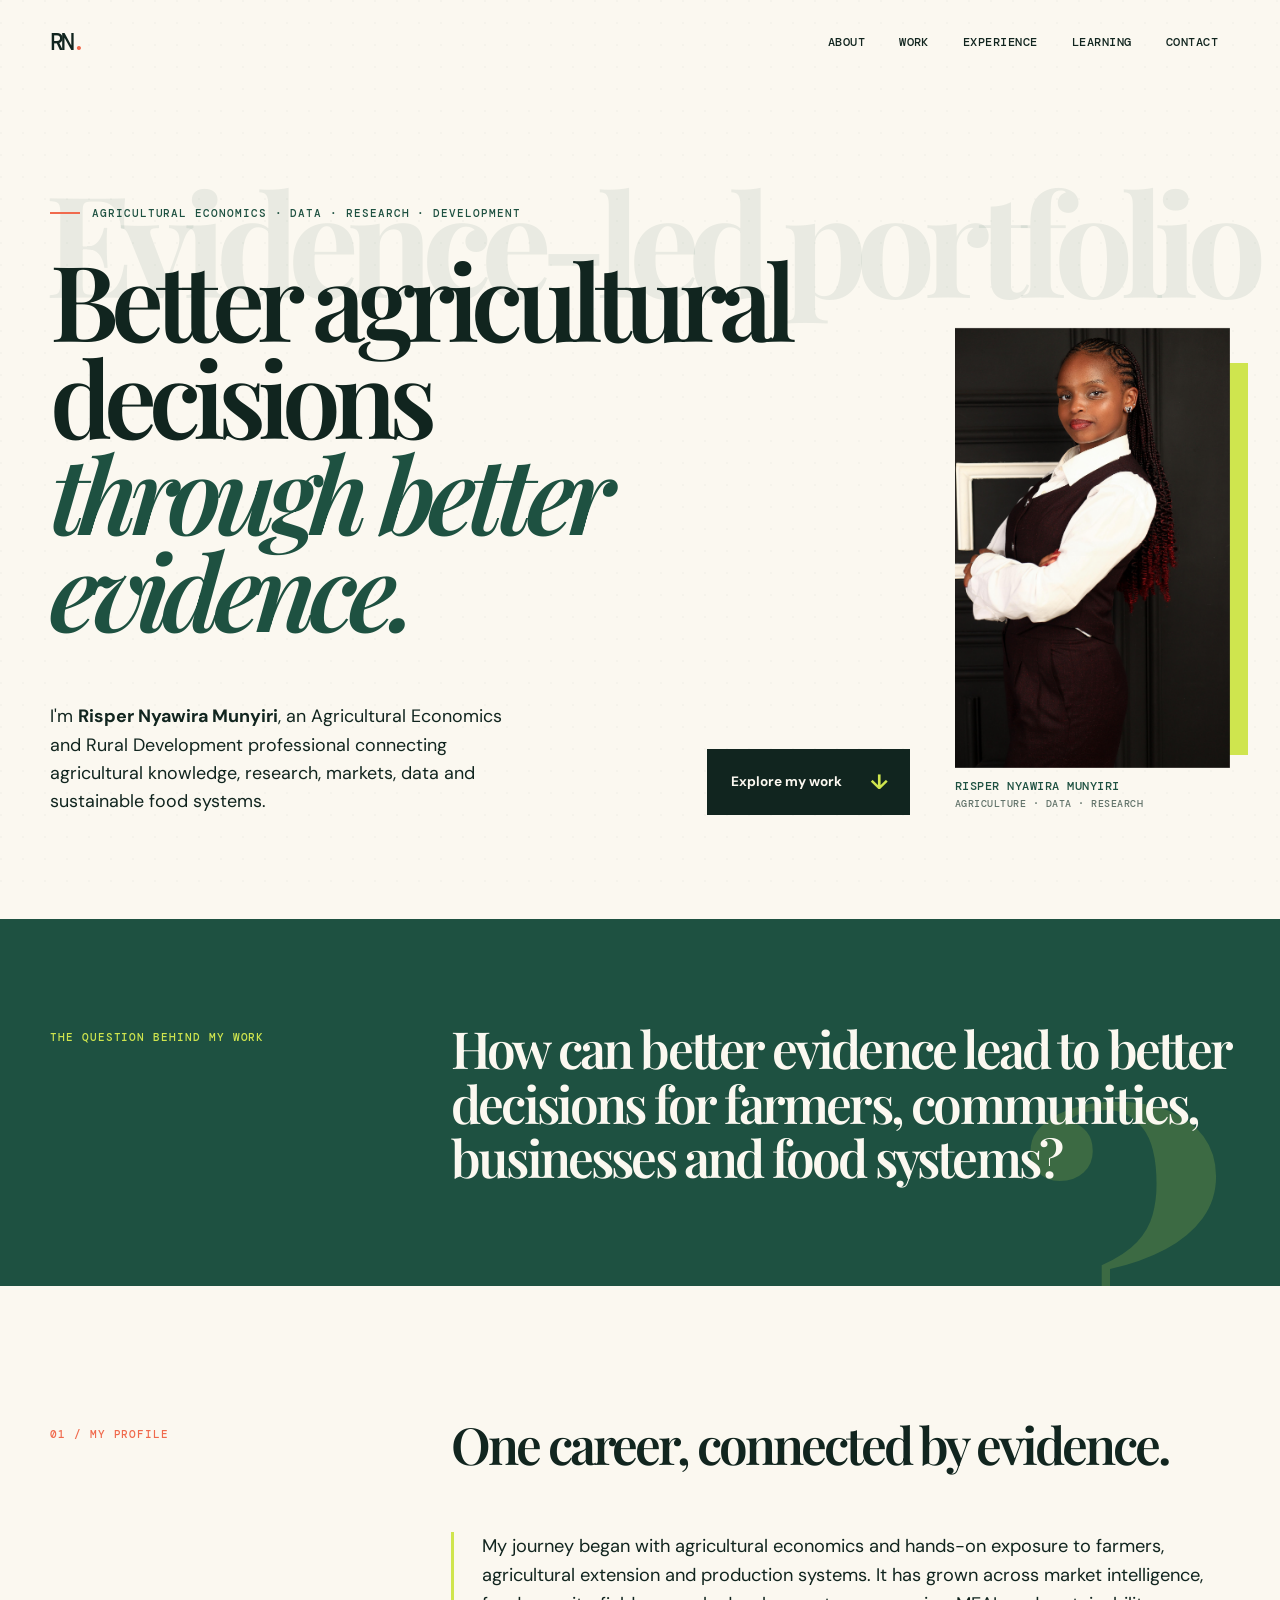
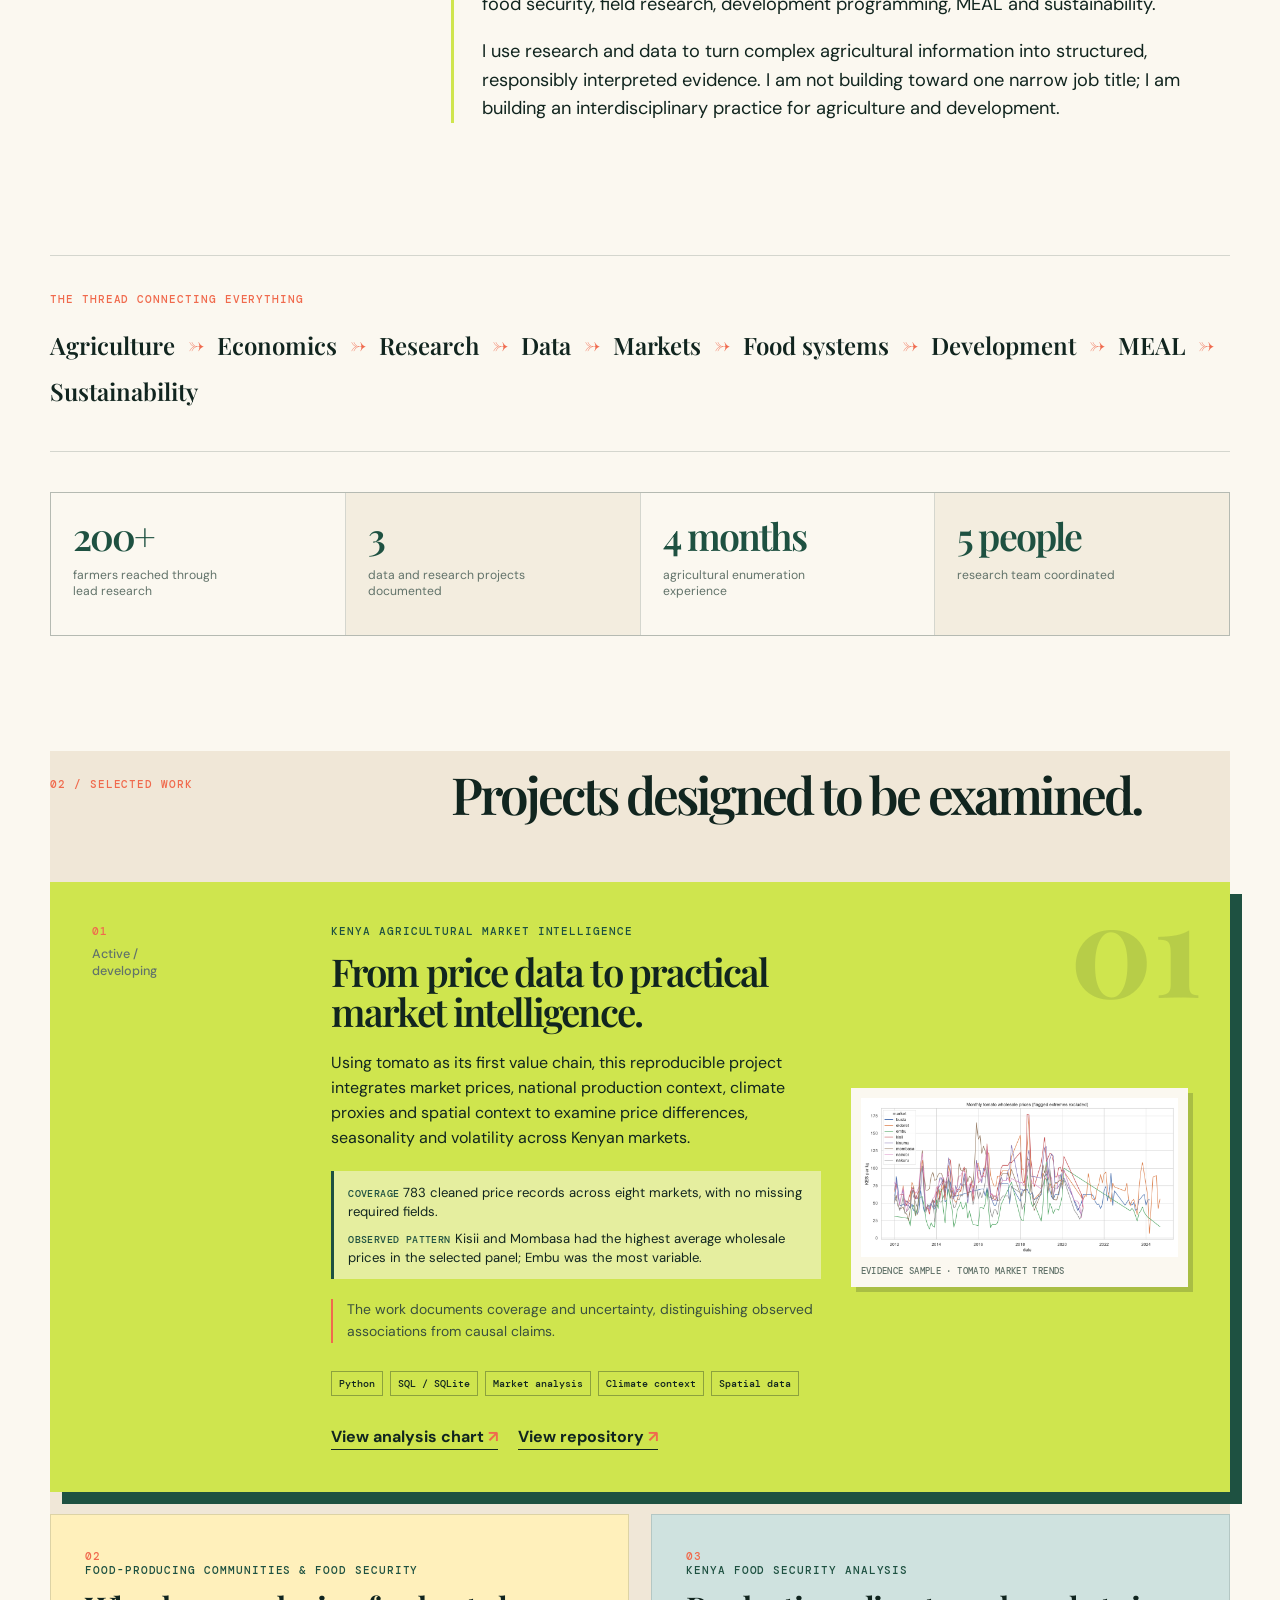
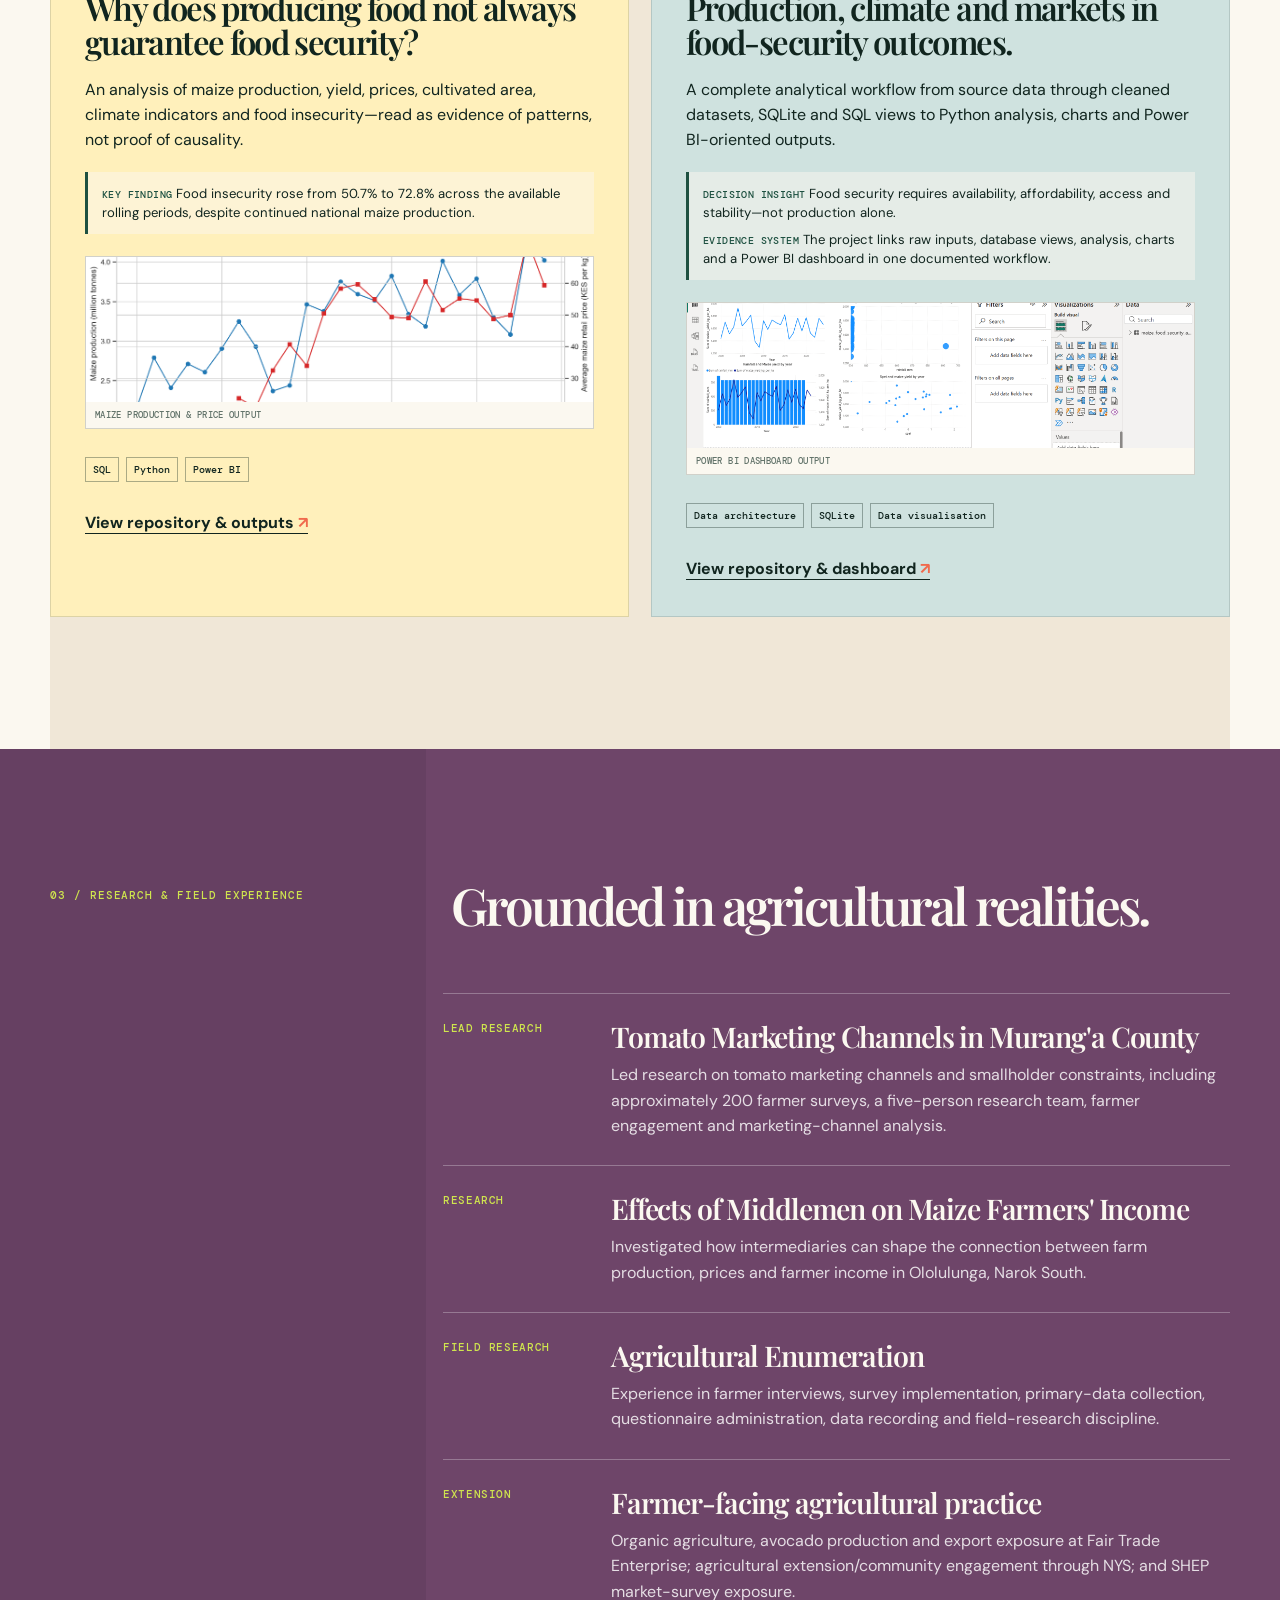
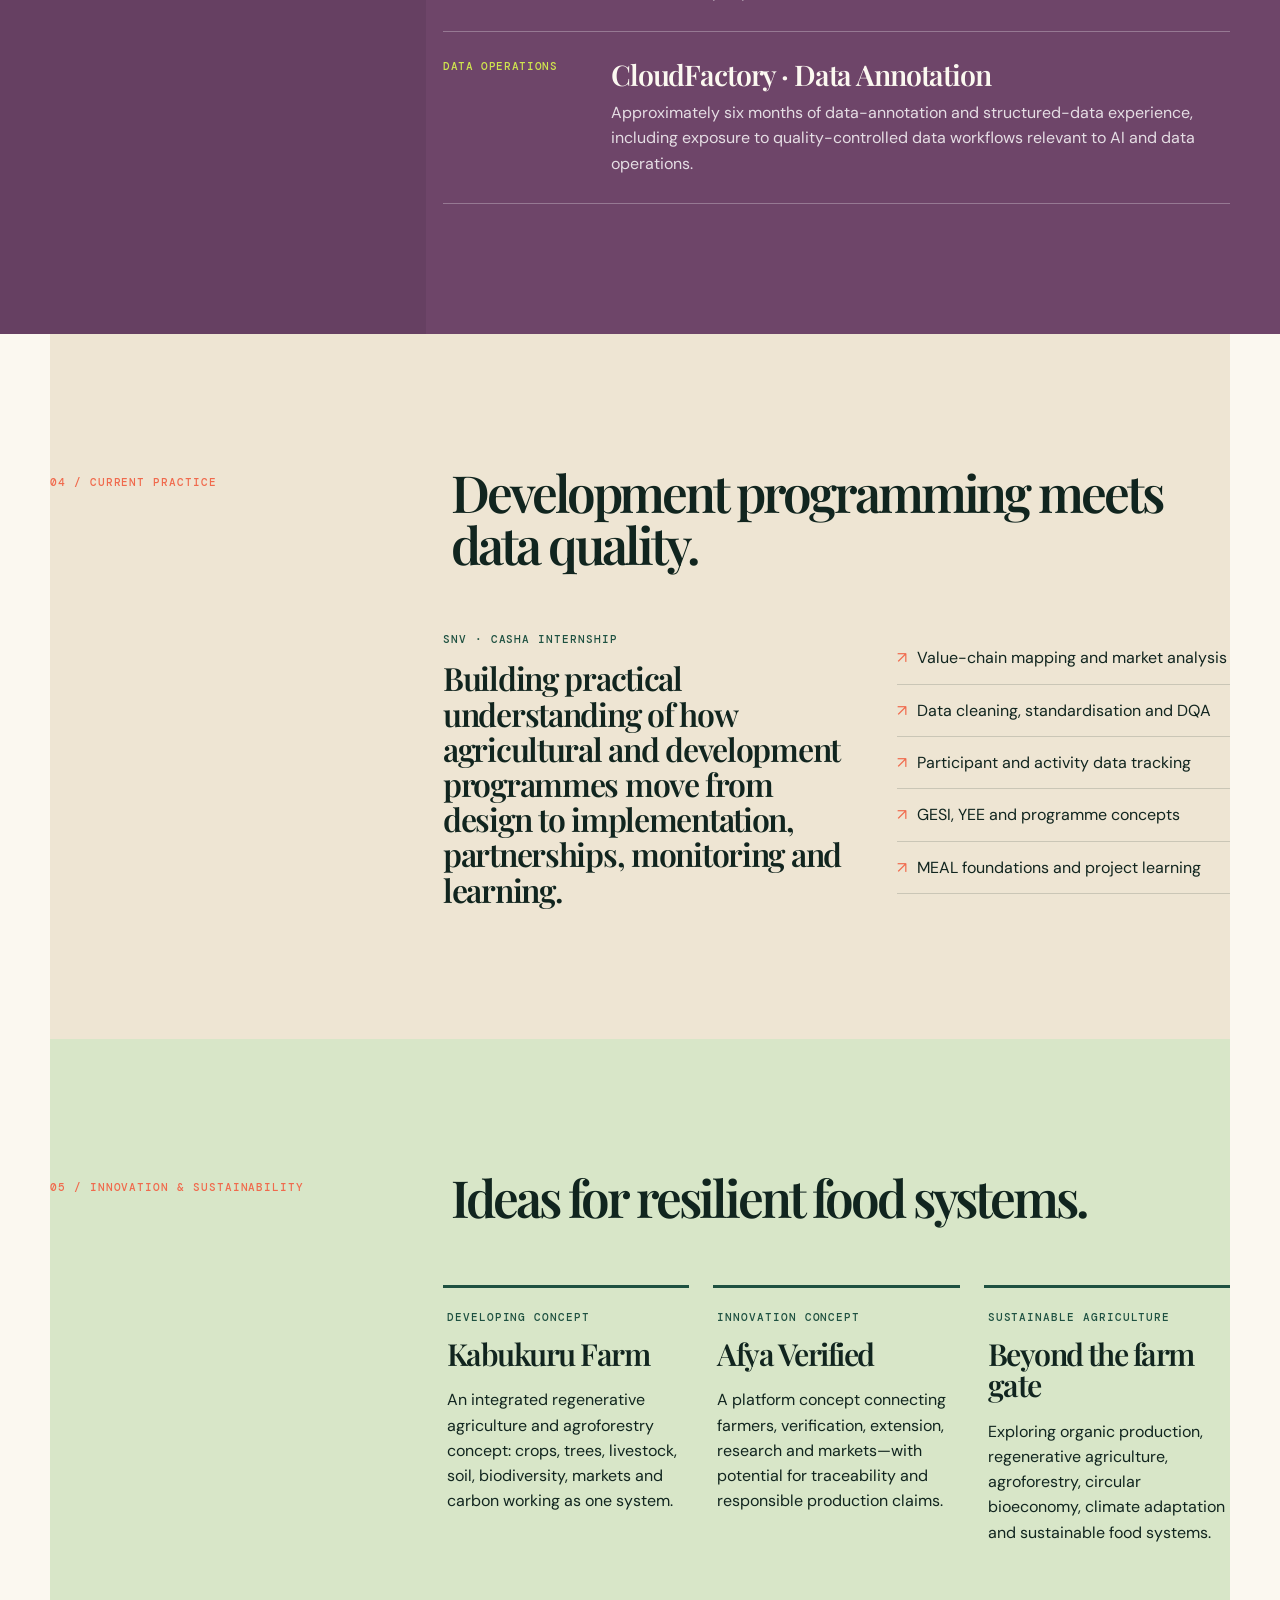
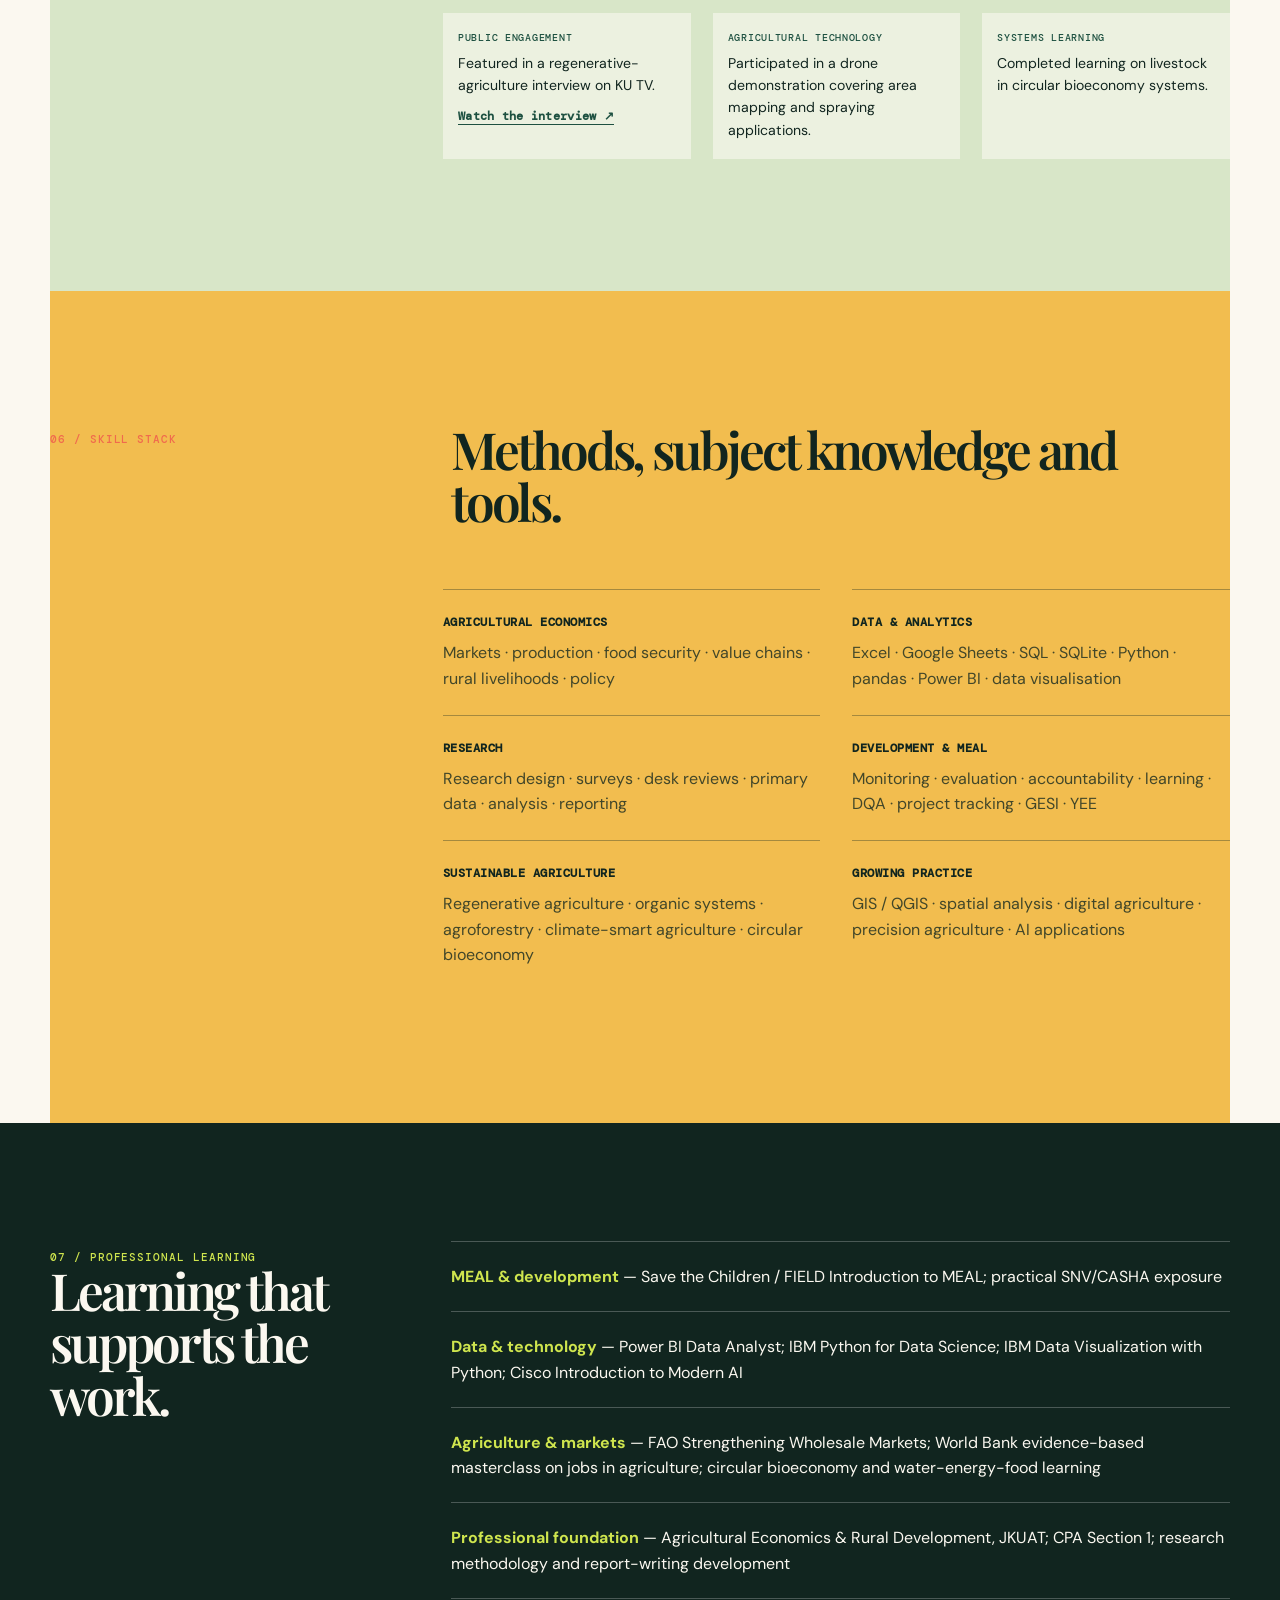
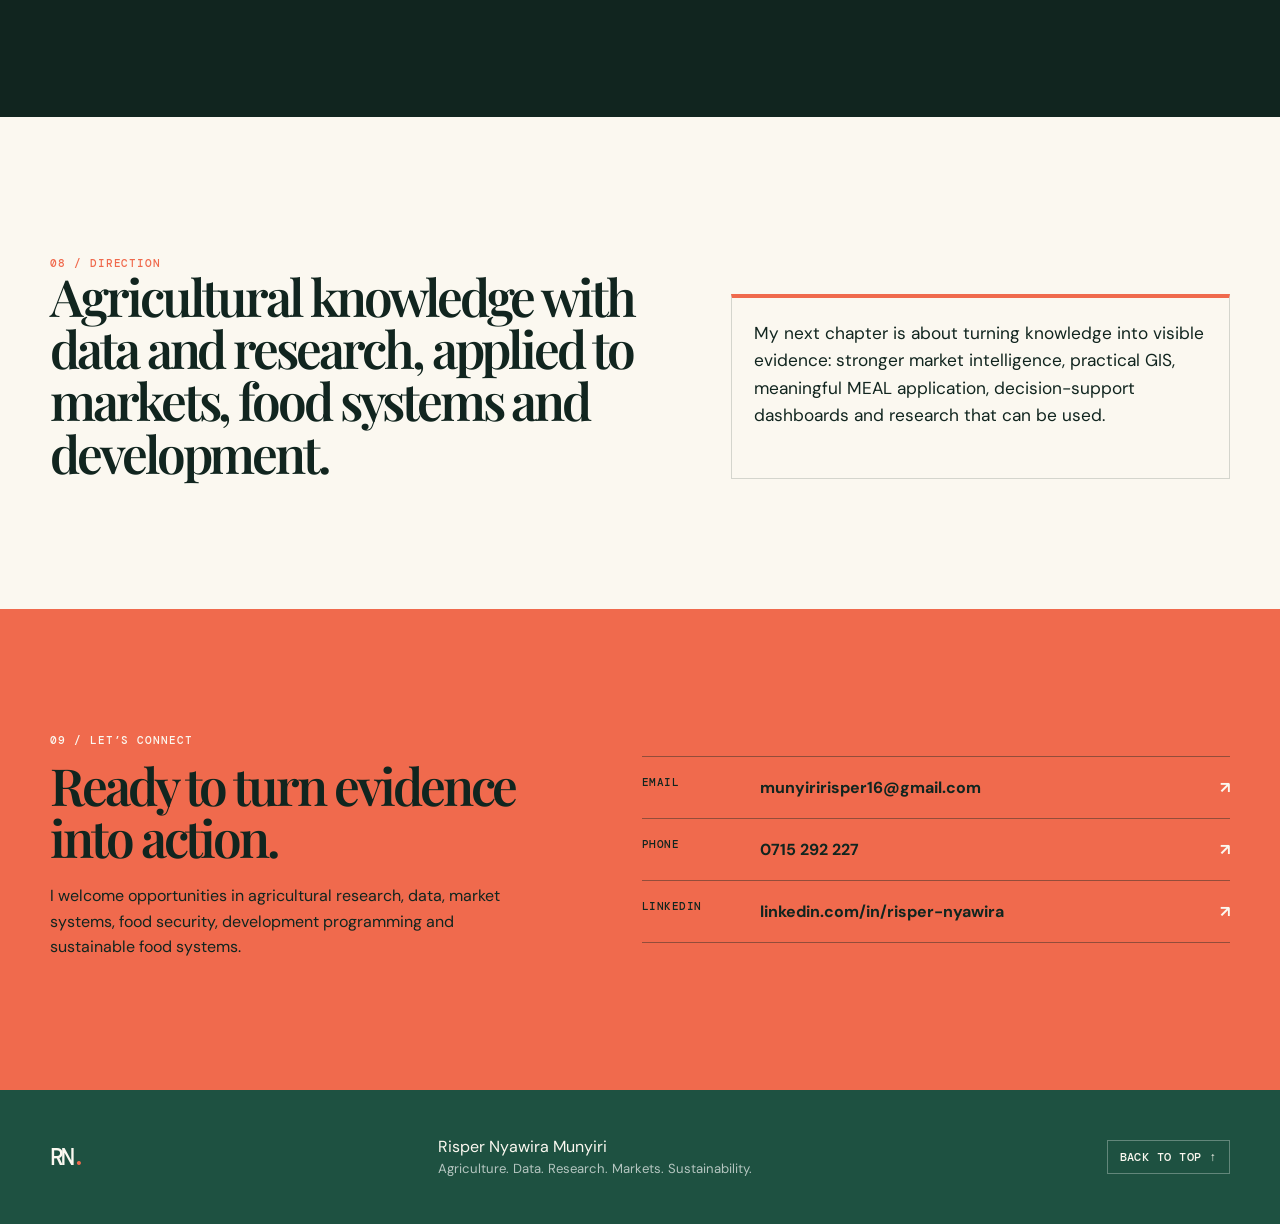
==== index.html @ 9278418b "Publish professional portfolio" ====
<!doctype html>
<html lang="en">
<head>
  <meta charset="UTF-8" /><meta name="viewport" content="width=device-width, initial-scale=1.0" />
  <meta name="description" content="Risper Nyawira — Agricultural Economics, research, data, markets, development and sustainable food systems." />
  <title>Risper Nyawira | Agriculture, Data & Research</title>
  <link rel="preconnect" href="https://fonts.googleapis.com" /><link rel="preconnect" href="https://fonts.gstatic.com" crossorigin />
  <link href="https://fonts.googleapis.com/css2?family=DM+Mono:wght@400;500&family=DM+Sans:opsz,wght@9..40,400;9..40,500;9..40,600;9..40,700&family=Playfair+Display:opsz,wght@5..120,600;5..120,700&display=swap" rel="stylesheet" />
  <link rel="stylesheet" href="styles.css" />
</head>
<body>
  <header class="site-header"><a class="brand" href="#top" aria-label="Risper Nyawira Munyiri home">RN<span>.</span></a><button class="nav-toggle" aria-label="Open navigation" aria-expanded="false">Menu</button><nav class="nav-links" aria-label="Main navigation"><a href="#about">About</a><a href="#work">Work</a><a href="#experience">Experience</a><a href="#learning">Learning</a><a href="#contact">Contact</a></nav></header>
  <main id="top">
    <section class="hero section-shell"><div class="hero-copy"><p class="eyebrow">Agricultural economics · data · research · development</p><h1>Better agricultural decisions <em>through better evidence.</em></h1><div class="hero-bottom"><p>I'm <strong>Risper Nyawira Munyiri</strong>, an Agricultural Economics and Rural Development professional connecting agricultural knowledge, research, markets, data and sustainable food systems.</p><a class="button button-dark" href="#work">Explore my work <span>↓</span></a></div></div><figure class="hero-portrait"><img src="risper-nyawira-munyiri.png" alt="Portrait of Risper Nyawira Munyiri" /><figcaption>Risper Nyawira Munyiri<br /><span>Agriculture · data · research</span></figcaption></figure></section>
    <section class="statement"><div class="section-shell statement-grid"><p class="section-label">The question behind my work</p><blockquote>How can better evidence lead to better decisions for farmers, communities, businesses and food systems?</blockquote></div></section>
    <section class="section-shell about" id="about"><div class="section-heading"><p class="section-label">01 / My profile</p><h2>One career, connected by evidence.</h2></div><div class="about-copy"><p>My journey began with agricultural economics and hands-on exposure to farmers, agricultural extension and production systems. It has grown across market intelligence, food security, field research, development programming, MEAL and sustainability.</p><p>I use research and data to turn complex agricultural information into structured, responsibly interpreted evidence. I am not building toward one narrow job title; I am building an interdisciplinary practice for agriculture and development.</p></div></section>
    <section class="pathway section-shell" aria-label="Professional pathway"><p class="section-label">The thread connecting everything</p><div class="pathway-list"><span>Agriculture</span><i>→</i><span>Economics</span><i>→</i><span>Research</span><i>→</i><span>Data</span><i>→</i><span>Markets</span><i>→</i><span>Food systems</span><i>→</i><span>Development</span><i>→</i><span>MEAL</span><i>→</i><span>Sustainability</span></div></section>
    <section class="proof section-shell" aria-label="Portfolio highlights"><div><strong>200+</strong><span>farmers reached through lead research</span></div><div><strong>3</strong><span>data and research projects documented</span></div><div><strong>4 months</strong><span>agricultural enumeration experience</span></div><div><strong>5 people</strong><span>research team coordinated</span></div></section>
    <section class="projects section-shell" id="work"><div class="section-heading"><p class="section-label">02 / Selected work</p><h2>Projects designed to be examined.</h2></div><article class="project-card project-featured"><div class="project-number">01 <span>Active / developing</span></div><div class="project-body"><p class="kicker">Kenya Agricultural Market Intelligence</p><h3>From price data to practical market intelligence.</h3><p>Using tomato as its first value chain, this reproducible project integrates market prices, national production context, climate proxies and spatial context to examine price differences, seasonality and volatility across Kenyan markets.</p><div class="project-insights"><p><b>Coverage</b> 783 cleaned price records across eight markets, with no missing required fields.</p><p><b>Observed pattern</b> Kisii and Mombasa had the highest average wholesale prices in the selected panel; Embu was the most variable.</p></div><p class="note">The work documents coverage and uncertainty, distinguishing observed associations from causal claims.</p><ul class="tags"><li>Python</li><li>SQL / SQLite</li><li>Market analysis</li><li>Climate context</li><li>Spatial data</li></ul><div class="evidence-actions"><a class="text-link" href="market-intelligence-chart.png" target="_blank">View analysis chart <span>↗</span></a><a class="text-link" href="https://github.com/Risper-Nyawira/kenya-agricultural-market-intelligence." target="_blank" rel="noreferrer">View repository <span>↗</span></a></div></div><figure class="project-visual"><img src="market-intelligence-chart.png" alt="Tomato market price trends analysis" /><figcaption>Evidence sample · tomato market trends</figcaption></figure></article><div class="project-grid"><article class="project-card"><div class="project-number">02</div><p class="kicker">Food-producing communities & food security</p><h3>Why does producing food not always guarantee food security?</h3><p>An analysis of maize production, yield, prices, cultivated area, climate indicators and food insecurity—read as evidence of patterns, not proof of causality.</p><div class="project-insights"><p><b>Key finding</b> Food insecurity rose from 50.7% to 72.8% across the available rolling periods, despite continued national maize production.</p></div><figure class="card-visual"><img src="food-producing-communities-chart.png" alt="Maize production and price analysis" /><figcaption>Maize production & price output</figcaption></figure><ul class="tags"><li>SQL</li><li>Python</li><li>Power BI</li></ul><a class="text-link" href="https://github.com/Risper-Nyawira/food-producing-communities-food-security" target="_blank" rel="noreferrer">View repository & outputs <span>↗</span></a></article><article class="project-card"><div class="project-number">03</div><p class="kicker">Kenya Food Security Analysis</p><h3>Production, climate and markets in food-security outcomes.</h3><p>A complete analytical workflow from source data through cleaned datasets, SQLite and SQL views to Python analysis, charts and Power BI-oriented outputs.</p><div class="project-insights"><p><b>Decision insight</b> Food security requires availability, affordability, access and stability—not production alone.</p><p><b>Evidence system</b> The project links raw inputs, database views, analysis, charts and a Power BI dashboard in one documented workflow.</p></div><figure class="card-visual"><img src="kenya-food-security-dashboard.png" alt="Kenya food security Power BI dashboard" /><figcaption>Power BI dashboard output</figcaption></figure><ul class="tags"><li>Data architecture</li><li>SQLite</li><li>Data visualisation</li></ul><a class="text-link" href="https://github.com/Risper-Nyawira/kenya-food-security-analysis" target="_blank" rel="noreferrer">View repository & dashboard <span>↗</span></a></article></div></section>
    <section class="research" id="experience"><div class="section-shell"><div class="section-heading"><p class="section-label">03 / Research & field experience</p><h2>Grounded in agricultural realities.</h2></div><div class="research-list"><article><span>Lead research</span><h3>Tomato Marketing Channels in Murang'a County</h3><p>Led research on tomato marketing channels and smallholder constraints, including approximately 200 farmer surveys, a five-person research team, farmer engagement and marketing-channel analysis.</p></article><article><span>Research</span><h3>Effects of Middlemen on Maize Farmers' Income</h3><p>Investigated how intermediaries can shape the connection between farm production, prices and farmer income in Ololulunga, Narok South.</p></article><article><span>Field research</span><h3>Agricultural Enumeration</h3><p>Experience in farmer interviews, survey implementation, primary-data collection, questionnaire administration, data recording and field-research discipline.</p></article><article><span>Extension</span><h3>Farmer-facing agricultural practice</h3><p>Organic agriculture, avocado production and export exposure at Fair Trade Enterprise; agricultural extension/community engagement through NYS; and SHEP market-survey exposure.</p></article><article><span>Data operations</span><h3>CloudFactory · Data Annotation</h3><p>Approximately six months of data-annotation and structured-data experience, including exposure to quality-controlled data workflows relevant to AI and data operations.</p></article></div></div></section>
    <section class="section-shell current"><div class="section-heading"><p class="section-label">04 / Current practice</p><h2>Development programming meets data quality.</h2></div><div class="current-grid"><div><p class="kicker">SNV · CASHA internship</p><h3>Building practical understanding of how agricultural and development programmes move from design to implementation, partnerships, monitoring and learning.</h3></div><div class="check-list"><p>Value-chain mapping and market analysis</p><p>Data cleaning, standardisation and DQA</p><p>Participant and activity data tracking</p><p>GESI, YEE and programme concepts</p><p>MEAL foundations and project learning</p></div></div></section>
    <section class="section-shell ideas"><div class="section-heading"><p class="section-label">05 / Innovation & sustainability</p><h2>Ideas for resilient food systems.</h2></div><div class="idea-grid"><article><p class="kicker">Developing concept</p><h3>Kabukuru Farm</h3><p>An integrated regenerative agriculture and agroforestry concept: crops, trees, livestock, soil, biodiversity, markets and carbon working as one system.</p></article><article><p class="kicker">Innovation concept</p><h3>Afya Verified</h3><p>A platform concept connecting farmers, verification, extension, research and markets—with potential for traceability and responsible production claims.</p></article><article><p class="kicker">Sustainable agriculture</p><h3>Beyond the farm gate</h3><p>Exploring organic production, regenerative agriculture, agroforestry, circular bioeconomy, climate adaptation and sustainable food systems.</p></article></div><div class="sustainability-proof"><p><b>Public engagement</b><span>Featured in a regenerative-agriculture interview on KU TV.</span><a class="proof-link" href="https://www.youtube.com/live/SdAMBEHkJ_Y?si=0o4m70jqPLHaXMzQ&amp;t=61" target="_blank" rel="noreferrer">Watch the interview ↗</a></p><p><b>Agricultural technology</b><span>Participated in a drone demonstration covering area mapping and spraying applications.</span></p><p><b>Systems learning</b><span>Completed learning on livestock in circular bioeconomy systems.</span></p></div></section>
    <section class="skills section-shell"><div class="section-heading"><p class="section-label">06 / Skill stack</p><h2>Methods, subject knowledge and tools.</h2></div><div class="skills-grid"><div><h3>Agricultural economics</h3><p>Markets · production · food security · value chains · rural livelihoods · policy</p></div><div><h3>Data & analytics</h3><p>Excel · Google Sheets · SQL · SQLite · Python · pandas · Power BI · data visualisation</p></div><div><h3>Research</h3><p>Research design · surveys · desk reviews · primary data · analysis · reporting</p></div><div><h3>Development & MEAL</h3><p>Monitoring · evaluation · accountability · learning · DQA · project tracking · GESI · YEE</p></div><div><h3>Sustainable agriculture</h3><p>Regenerative agriculture · organic systems · agroforestry · climate-smart agriculture · circular bioeconomy</p></div><div><h3>Growing practice</h3><p>GIS / QGIS · spatial analysis · digital agriculture · precision agriculture · AI applications</p></div></div></section>
    <section class="learning" id="learning"><div class="section-shell learning-grid"><div><p class="section-label">07 / Professional learning</p><h2>Learning that supports the work.</h2></div><div class="learning-list"><p><b>MEAL & development</b> — Save the Children / FIELD Introduction to MEAL; practical SNV/CASHA exposure</p><p><b>Data & technology</b> — Power BI Data Analyst; IBM Python for Data Science; IBM Data Visualization with Python; Cisco Introduction to Modern AI</p><p><b>Agriculture & markets</b> — FAO Strengthening Wholesale Markets; World Bank evidence-based masterclass on jobs in agriculture; circular bioeconomy and water-energy-food learning</p><p><b>Professional foundation</b> — Agricultural Economics & Rural Development, JKUAT; CPA Section 1; research methodology and report-writing development</p></div></div></section>
    <section class="section-shell focus"><div><p class="section-label">08 / Direction</p><h2>Agricultural knowledge with data and research, applied to markets, food systems and development.</h2></div><p>My next chapter is about turning knowledge into visible evidence: stronger market intelligence, practical GIS, meaningful MEAL application, decision-support dashboards and research that can be used.</p></section>
    <section class="contact" id="contact"><div class="section-shell contact-grid"><div><p class="section-label">09 / Let’s connect</p><h2>Ready to turn evidence into action.</h2><p>I welcome opportunities in agricultural research, data, market systems, food security, development programming and sustainable food systems.</p></div><div class="contact-actions"><a href="mailto:munyiririsper16@gmail.com"><span>Email</span>munyiririsper16@gmail.com <b>↗</b></a><a href="tel:+254715292227"><span>Phone</span>0715 292 227 <b>↗</b></a><a href="https://www.linkedin.com/in/risper-nyawira/" target="_blank" rel="noreferrer"><span>LinkedIn</span>linkedin.com/in/risper-nyawira <b>↗</b></a></div></div></section>
  </main>
  <footer><div class="section-shell"><p class="brand">RN<span>.</span></p><div><p>Risper Nyawira Munyiri</p><p class="muted">Agriculture. Data. Research. Markets. Sustainability.</p></div><a href="#top">Back to top ↑</a></div></footer><script src="script.js"></script>
</body>
</html>
---- styles.css ----
@import url('https://fonts.googleapis.com/css2?family=DM+Mono:wght@400;500&family=DM+Sans:opsz,wght@9..40,400;9..40,500;9..40,600;9..40,700&family=Playfair+Display:opsz,wght@5..120,600;5..120,700&display=swap');

:root {
  --ink: #11251f;
  --forest: #1e5141;
  --cream: #fbf8f0;
  --sand: #eee5d3;
  --sage: #d8e6c8;
  --lime: #cfe54e;
  --gold: #f2bd4f;
  --coral: #f06a4d;
  --plum: #6e4569;
  --line: rgba(17, 37, 31, .16);
  --muted: #62736a;
}

* { box-sizing: border-box; }
html { scroll-behavior: smooth; }
body { margin: 0; overflow-x: hidden; background: var(--cream); color: var(--ink); font-family: "DM Sans", sans-serif; font-size: 16px; line-height: 1.58; }
body::before { content: ""; position: fixed; inset: 0; z-index: -1; opacity: .32; pointer-events: none; background-image: radial-gradient(circle at 1px 1px, rgba(17,37,31,.08) 1px, transparent 0); background-size: 22px 22px; }

.section-shell { width: min(1180px, calc(100% - 52px)); margin: auto; }
.site-header { height: 84px; display: flex; align-items: center; justify-content: space-between; width: min(1180px, calc(100% - 52px)); margin: auto; }
.brand { color: var(--ink); font: 500 1.45rem "DM Mono", monospace; letter-spacing: -.12em; text-decoration: none; }
.brand span { color: var(--coral); }
.nav-links { display: flex; align-items: center; gap: 10px; }
.nav-links a, footer a { color: var(--ink); padding: 8px 12px; font: 500 .75rem "DM Mono", monospace; letter-spacing: .04em; text-decoration: none; text-transform: uppercase; }
.nav-links a:hover { color: var(--cream); background: var(--ink); }
.nav-toggle { display: none; background: transparent; border: 0; color: var(--ink); font: 500 .75rem "DM Mono", monospace; text-transform: uppercase; }

.hero { position: relative; min-height: 670px; padding: 112px 0 104px; }
.hero::before { content: "Evidence-led portfolio"; position: absolute; right: -2vw; top: 62px; color: rgba(30,81,65,.08); font: 700 clamp(4.2rem, 11vw, 10rem) "Playfair Display", serif; letter-spacing: -.08em; white-space: nowrap; pointer-events: none; }
.eyebrow, .section-label, .project-number, .kicker { font: 500 .69rem "DM Mono", monospace; letter-spacing: .085em; text-transform: uppercase; }
.eyebrow { position: relative; display: inline-flex; align-items: center; gap: 12px; margin: 0 0 30px; color: var(--forest); }
.eyebrow::before { width: 30px; height: 2px; background: var(--coral); content: ""; }
.hero h1 { position: relative; max-width: 1020px; margin: 0; font: 600 clamp(3.7rem, 8.2vw, 7.7rem)/.92 "Playfair Display", serif; letter-spacing: -.075em; }
.hero h1 em { display: block; color: var(--forest); font-style: italic; }
.hero-bottom { position: relative; display: flex; align-items: end; justify-content: space-between; gap: 56px; margin-top: 66px; }
.hero-bottom p { max-width: 475px; margin: 0; font-size: 1.12rem; }
.button { display: inline-flex; align-items: center; gap: 28px; padding: 16px 20px 16px 23px; border: 1px solid var(--ink); color: var(--cream); font-size: .85rem; font-weight: 700; text-decoration: none; transition: transform .2s ease, box-shadow .2s ease; }
.button span { color: var(--lime); font-size: 1.3rem; }.button-dark { background: var(--ink); }.button:hover { box-shadow: 6px 6px 0 var(--coral); transform: translate(-2px,-2px); }

.statement { position: relative; overflow: hidden; padding: 102px 0; background: var(--forest); color: var(--cream); }
.statement::after { position: absolute; right: 4%; bottom: -135px; color: rgba(207,229,78,.17); content: "?"; font: 700 26rem/.8 "Playfair Display", serif; }
.statement-grid { position: relative; z-index: 1; display: grid; grid-template-columns: 1fr 2.1fr; gap: 30px; }.statement .section-label { color: var(--lime); }
blockquote { max-width: 850px; margin: 0; font: 600 clamp(2.2rem, 4vw, 4.25rem)/1.06 "Playfair Display", serif; letter-spacing: -.055em; }

.about, .projects, .current, .skills, .ideas { padding: 132px 0; }.section-heading { display: grid; grid-template-columns: 1fr 2.1fr; gap: 30px; margin-bottom: 62px; }.section-label { margin: 9px 0 0; color: var(--coral); }.section-heading h2, .focus h2, .learning h2 { margin: 0; font: 600 clamp(2.4rem, 4vw, 4.25rem)/1.02 "Playfair Display", serif; letter-spacing: -.06em; }.about-copy { width: 66%; margin-left: auto; padding-left: 28px; border-left: 3px solid var(--lime); font-size: 1.14rem; }.about-copy p { margin: 0 0 18px; }.about-copy p:last-child { margin-bottom: 0; }

.pathway { padding: 36px 0 42px; border-top: 1px solid var(--line); border-bottom: 1px solid var(--line); }.pathway .section-label { margin: 0 0 21px; }.pathway-list { display: flex; flex-wrap: wrap; gap: 10px 13px; font: 600 1.5rem "Playfair Display", serif; }.pathway-list span { padding: 2px 0; }.pathway-list i { color: var(--coral); font-style: normal; }
.proof { display: grid; grid-template-columns: repeat(4, 1fr); gap: 1px; margin-top: 40px; overflow: hidden; background: var(--line); border: 1px solid var(--line); }.proof div { min-height: 142px; padding: 25px 22px; background: var(--cream); }.proof div:nth-child(even) { background: #f3eddf; }.proof strong { display: block; color: var(--forest); font: 600 2.35rem/.95 "Playfair Display", serif; letter-spacing: -.05em; }.proof span { display: block; max-width: 170px; margin-top: 13px; color: var(--muted); font-size: .76rem; line-height: 1.35; }

.projects { background: linear-gradient(to bottom, transparent 0, transparent 115px, #f0e7d7 115px, #f0e7d7 100%); }.project-card { position: relative; padding: 34px; border: 1px solid rgba(17,37,31,.14); background: var(--cream); }.project-featured { display: grid; grid-template-columns: 1fr 2.1fr; gap: 30px; margin-bottom: 22px; padding: 42px; border: 0; background: var(--lime); box-shadow: 12px 12px 0 var(--forest); }.project-featured::after { position: absolute; right: 28px; top: 12px; color: rgba(17,37,31,.12); content: "01"; font: 700 8rem/.8 "Playfair Display", serif; }.project-number { position: relative; z-index: 1; color: var(--coral); }.project-number span { display: block; max-width: 100px; margin-top: 8px; color: var(--muted); font: 500 .79rem/1.3 "DM Sans", sans-serif; letter-spacing: 0; text-transform: none; }.project-body { position: relative; z-index: 1; }.kicker { margin: 0 0 14px; color: var(--forest); }.project-card h3, .idea-grid h3 { margin: 0 0 18px; font: 600 clamp(1.8rem,3vw,3.05rem)/1.03 "Playfair Display", serif; letter-spacing: -.05em; }.project-card p { max-width: 700px; }.note { padding-left: 14px; border-left: 2px solid var(--coral); color: #3b513e; font-size: .87rem; }.tags { display: flex; flex-wrap: wrap; gap: 7px; margin: 28px 0; padding: 0; list-style: none; }.tags li { padding: 5px 7px; border: 1px solid rgba(17,37,31,.35); font: 500 .65rem "DM Mono", monospace; }.text-link { color: var(--ink); border-bottom: 1px solid currentColor; font-weight: 700; text-decoration: none; }.text-link span { color: var(--coral); }.project-grid { display: grid; grid-template-columns: 1fr 1fr; gap: 22px; }.project-grid .project-card { min-height: 360px; }.project-grid .project-card:first-child { background: #fff0bb; }.project-grid .project-card:last-child { background: #cfe2df; }.project-grid h3 { font-size: 2.05rem; }

.research { position: relative; padding: 130px 0; background: var(--plum); color: var(--cream); }.research::before { position: absolute; top: 0; left: 0; width: 33.3%; height: 100%; background: rgba(0,0,0,.07); content: ""; }.research .section-heading { position: relative; }.research .section-label { color: var(--lime); }.research-list { position: relative; margin-left: 33.3%; border-top: 1px solid rgba(255,255,255,.28); }.research-list article { display: grid; grid-template-columns: 148px 1fr; column-gap: 20px; padding: 27px 0; border-bottom: 1px solid rgba(255,255,255,.28); }.research-list span { color: var(--lime); font: 500 .67rem "DM Mono", monospace; letter-spacing: .06em; text-transform: uppercase; }.research-list h3 { margin: 0; font: 600 1.78rem/1.1 "Playfair Display", serif; letter-spacing: -.04em; }.research-list p { grid-column: 2; margin: 10px 0 0; color: rgba(255,255,255,.82); }

.current { background: var(--sand); }.current-grid { display: grid; grid-template-columns: 1.2fr 1fr; gap: 54px; margin-left: 33.3%; }.current h3 { margin: 0; font: 600 2rem/1.1 "Playfair Display", serif; letter-spacing: -.04em; }.check-list p { margin: 0; padding: 13px 0; border-bottom: 1px solid var(--line); }.check-list p::before { padding-right: 10px; color: var(--coral); content: "↗"; }

.ideas { background: var(--sage); }.idea-grid { display: grid; grid-template-columns: repeat(3,1fr); gap: 24px; margin-left: 33.3%; }.idea-grid article { padding: 22px 4px 0; border-top: 3px solid var(--forest); }.idea-grid h3 { font-size: 1.9rem; }.sustainability-proof { display: grid; grid-template-columns: repeat(3,1fr); gap: 22px; margin: 52px 0 0 33.3%; }.sustainability-proof p { margin: 0; padding: 18px 15px; background: rgba(251,248,240,.6); font-size: .88rem; }.sustainability-proof b { display: block; margin-bottom: 8px; color: var(--forest); font: 500 .65rem "DM Mono", monospace; letter-spacing: .07em; text-transform: uppercase; }.sustainability-proof span { display: block; }

.skills { background: var(--gold); }.skills-grid { display: grid; grid-template-columns: 1fr 1fr; gap: 0 32px; margin-left: 33.3%; }.skills-grid div { min-height: 122px; padding: 24px 0; border-top: 1px solid rgba(17,37,31,.34); }.skills-grid h3 { margin: 0 0 10px; font: 600 .76rem "DM Mono", monospace; letter-spacing: .04em; text-transform: uppercase; }.skills-grid p { margin: 0; color: rgba(17,37,31,.78); }

.learning { padding: 118px 0; background: var(--ink); color: var(--cream); }.learning-grid { display: grid; grid-template-columns: 1fr 2.1fr; gap: 30px; }.learning .section-label { color: var(--lime); }.learning-list p { margin: 0; padding: 22px 0; border-top: 1px solid rgba(255,255,255,.24); }.learning-list p:last-child { border-bottom: 1px solid rgba(255,255,255,.24); }.learning-list b { color: var(--lime); }
.focus { display: grid; grid-template-columns: 1.2fr 1fr; gap: 82px; padding: 130px 0; background: var(--cream); }.focus p:last-child { margin: 47px 0 0; padding: 22px; border: 1px solid var(--line); border-top: 4px solid var(--coral); font-size: 1.08rem; }
footer { padding: 44px 0; background: var(--forest); color: var(--cream); }footer .section-shell { display: flex; align-items: center; justify-content: space-between; gap: 20px; }footer .brand, footer a { color: var(--cream); }footer p { margin: 0; }.muted { color: rgba(255,255,255,.67); font-size: .82rem; }footer a { border: 1px solid rgba(255,255,255,.3); }

@media (max-width: 720px) { .section-shell,.site-header { width: min(100% - 32px,1180px); }.site-header { height: 68px; }.nav-toggle { display: block; }.nav-links { position: absolute; z-index: 3; top: 62px; right: 16px; display: none; flex-direction: column; align-items: stretch; gap: 2px; padding: 10px; background: var(--ink); }.nav-links.open { display: flex; }.nav-links a { color: var(--cream); }.hero { min-height: 0; padding: 74px 0; }.hero::before { top: 30px; font-size: 5rem; }.hero-bottom,.statement-grid,.section-heading,.project-featured,.focus,.learning-grid { display: block; }.hero-bottom { margin-top: 38px; }.button { margin-top: 28px; }.statement { padding: 70px 0; }.statement .section-label { margin-bottom: 25px; }.about,.projects,.current,.skills,.research,.ideas { padding: 80px 0; }.section-heading { margin-bottom: 38px; }.section-heading h2 { margin-top: 13px; }.about-copy,.research-list,.current-grid,.skills-grid,.idea-grid,.sustainability-proof { width: auto; margin-left: 0; }.proof { grid-template-columns: 1fr 1fr; }.proof div { min-height: 120px; }.project-featured { padding: 29px; box-shadow: 7px 7px 0 var(--forest); }.project-featured .project-body { margin-top: 29px; }.project-grid,.current-grid,.skills-grid,.idea-grid,.sustainability-proof { grid-template-columns: 1fr; }.project-grid .project-card { min-height: 0; }.research::before { display: none; }.research-list article { display: block; }.research-list h3 { margin-top: 10px; }.research-list p { margin-top: 10px; }.sustainability-proof { gap: 10px; margin-top: 30px; }.learning { padding: 78px 0; }.learning h2 { margin: 12px 0 31px; }.focus { padding: 80px 0; }.focus p:last-child { margin-top: 30px; }footer .section-shell { flex-direction: column; align-items: flex-start; } }

/* Evidence and contact additions */
.hero { display: grid; grid-template-columns: minmax(0, 1fr) 275px; align-items: end; gap: 45px; }
.hero-copy { position: relative; z-index: 1; }
.hero-portrait { position: relative; z-index: 1; display: flex; flex-direction: column; justify-content: end; margin: 0 0 4px; }
.hero-portrait::before { position: absolute; z-index: -1; top: 35px; right: -18px; width: 90%; height: 81%; background: var(--lime); content: ""; }
.hero-portrait img { display: block; width: 100%; height: 440px; object-fit: cover; object-position: 50% 18%; image-rendering: -webkit-optimize-contrast; image-rendering: auto; backface-visibility: hidden; transform: translateZ(0); }
.hero-portrait figcaption { margin: 10px 0 0; color: var(--forest); font: 500 .78rem/1.35 "DM Mono", monospace; letter-spacing: .04em; text-transform: uppercase; }.hero-portrait figcaption span { color: var(--muted); font-size: .62rem; }
.project-featured { grid-template-columns: .62fr 1.45fr 1fr; }.evidence-actions { display: flex; flex-wrap: wrap; gap: 20px; }.project-visual { position: relative; z-index: 1; align-self: center; margin: 0; padding: 10px; background: var(--cream); box-shadow: 5px 5px 0 rgba(17,37,31,.2); }.project-visual img { display: block; width: 100%; max-height: 245px; object-fit: cover; object-position: center; }.project-visual figcaption { margin-top: 8px; color: var(--muted); font: 500 .58rem "DM Mono", monospace; letter-spacing: .04em; text-transform: uppercase; }
.card-visual { margin: 22px 0 0; overflow: hidden; border: 1px solid rgba(17,37,31,.18); background: var(--cream); }.card-visual img { display: block; width: 100%; height: 145px; object-fit: cover; object-position: center; }.card-visual figcaption { padding: 7px 9px; color: var(--muted); font: 500 .57rem "DM Mono", monospace; letter-spacing: .04em; text-transform: uppercase; }
.project-insights { margin: 20px 0; padding: 12px 14px; border-left: 3px solid var(--forest); background: rgba(251,248,240,.5); }.project-insights p { margin: 0 0 8px; font-size: .82rem; line-height: 1.45; }.project-insights p:last-child { margin-bottom: 0; }.project-insights b { color: var(--forest); font: 500 .63rem "DM Mono", monospace; letter-spacing: .04em; text-transform: uppercase; }
.proof-link { display: inline-block; margin-top: 13px; color: var(--forest); border-bottom: 1px solid currentColor; font: 600 .72rem "DM Mono", monospace; letter-spacing: .025em; text-decoration: none; }.proof-link:hover { color: var(--coral); }
.contact { padding: 115px 0; background: var(--coral); color: var(--ink); }.contact-grid { display: grid; grid-template-columns: 1fr 1.15fr; gap: 80px; }.contact h2 { margin: 12px 0 20px; font: 600 clamp(2.6rem, 4vw, 4.3rem)/1.02 "Playfair Display", serif; letter-spacing: -.06em; }.contact-grid > div > p:last-child { max-width: 460px; }.contact .section-label { color: var(--cream); }.contact-actions { display: grid; align-content: center; }.contact-actions a { display: grid; grid-template-columns: 100px minmax(0,1fr) auto; gap: 18px; padding: 18px 0; border-top: 1px solid rgba(17,37,31,.42); color: var(--ink); font-weight: 700; overflow-wrap: anywhere; text-decoration: none; }.contact-actions a:last-child { border-bottom: 1px solid rgba(17,37,31,.42); }.contact-actions a:hover { color: var(--cream); }.contact-actions span { font: 500 .67rem "DM Mono", monospace; letter-spacing: .05em; text-transform: uppercase; }.contact-actions b { color: var(--cream); }
@media (max-width: 720px) { .hero { display: block; }.hero-portrait { width: min(280px,72vw); margin: 48px 0 0 auto; }.hero-portrait img { height: 370px; }.project-visual { margin-top: 28px; }.contact { padding: 80px 0; }.contact-grid { grid-template-columns: 1fr; gap: 35px; }.contact-actions a { grid-template-columns: 1fr auto; gap: 5px 12px; }.contact-actions span { grid-column: 1 / -1; } }
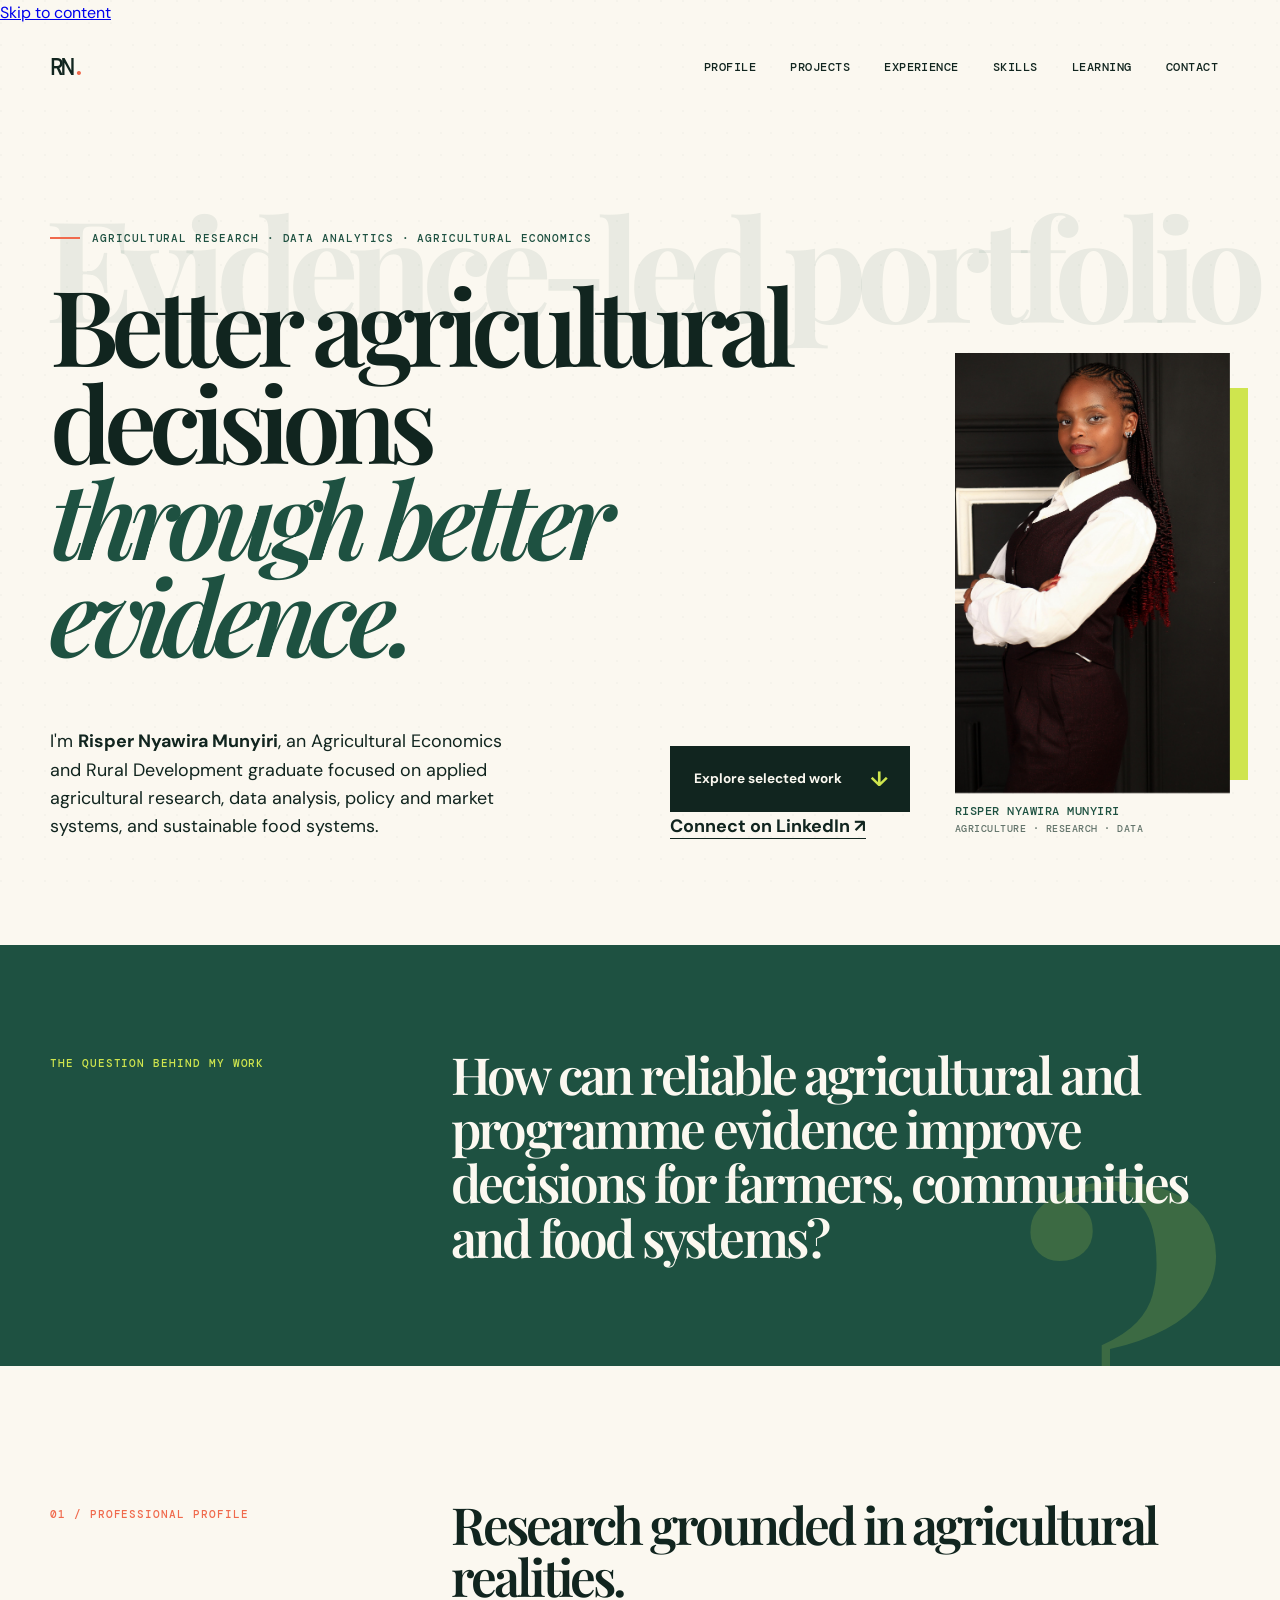
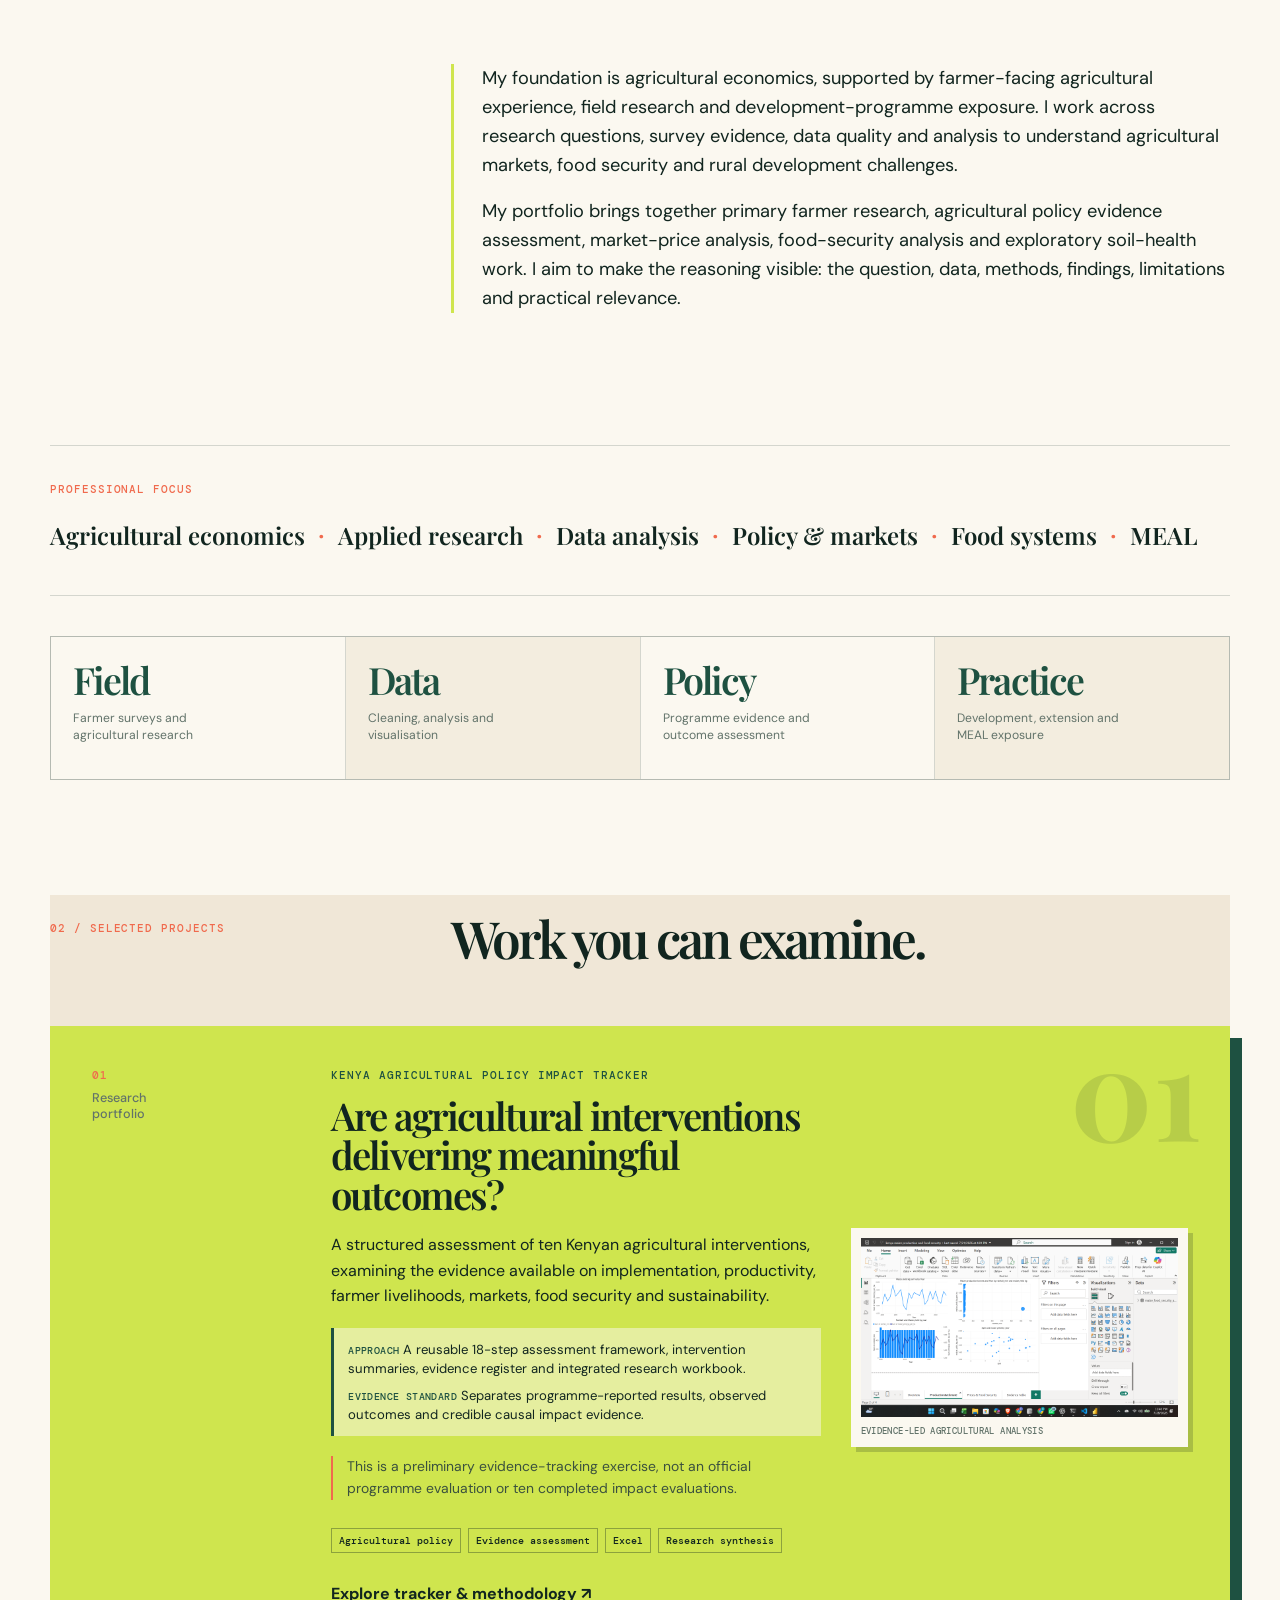
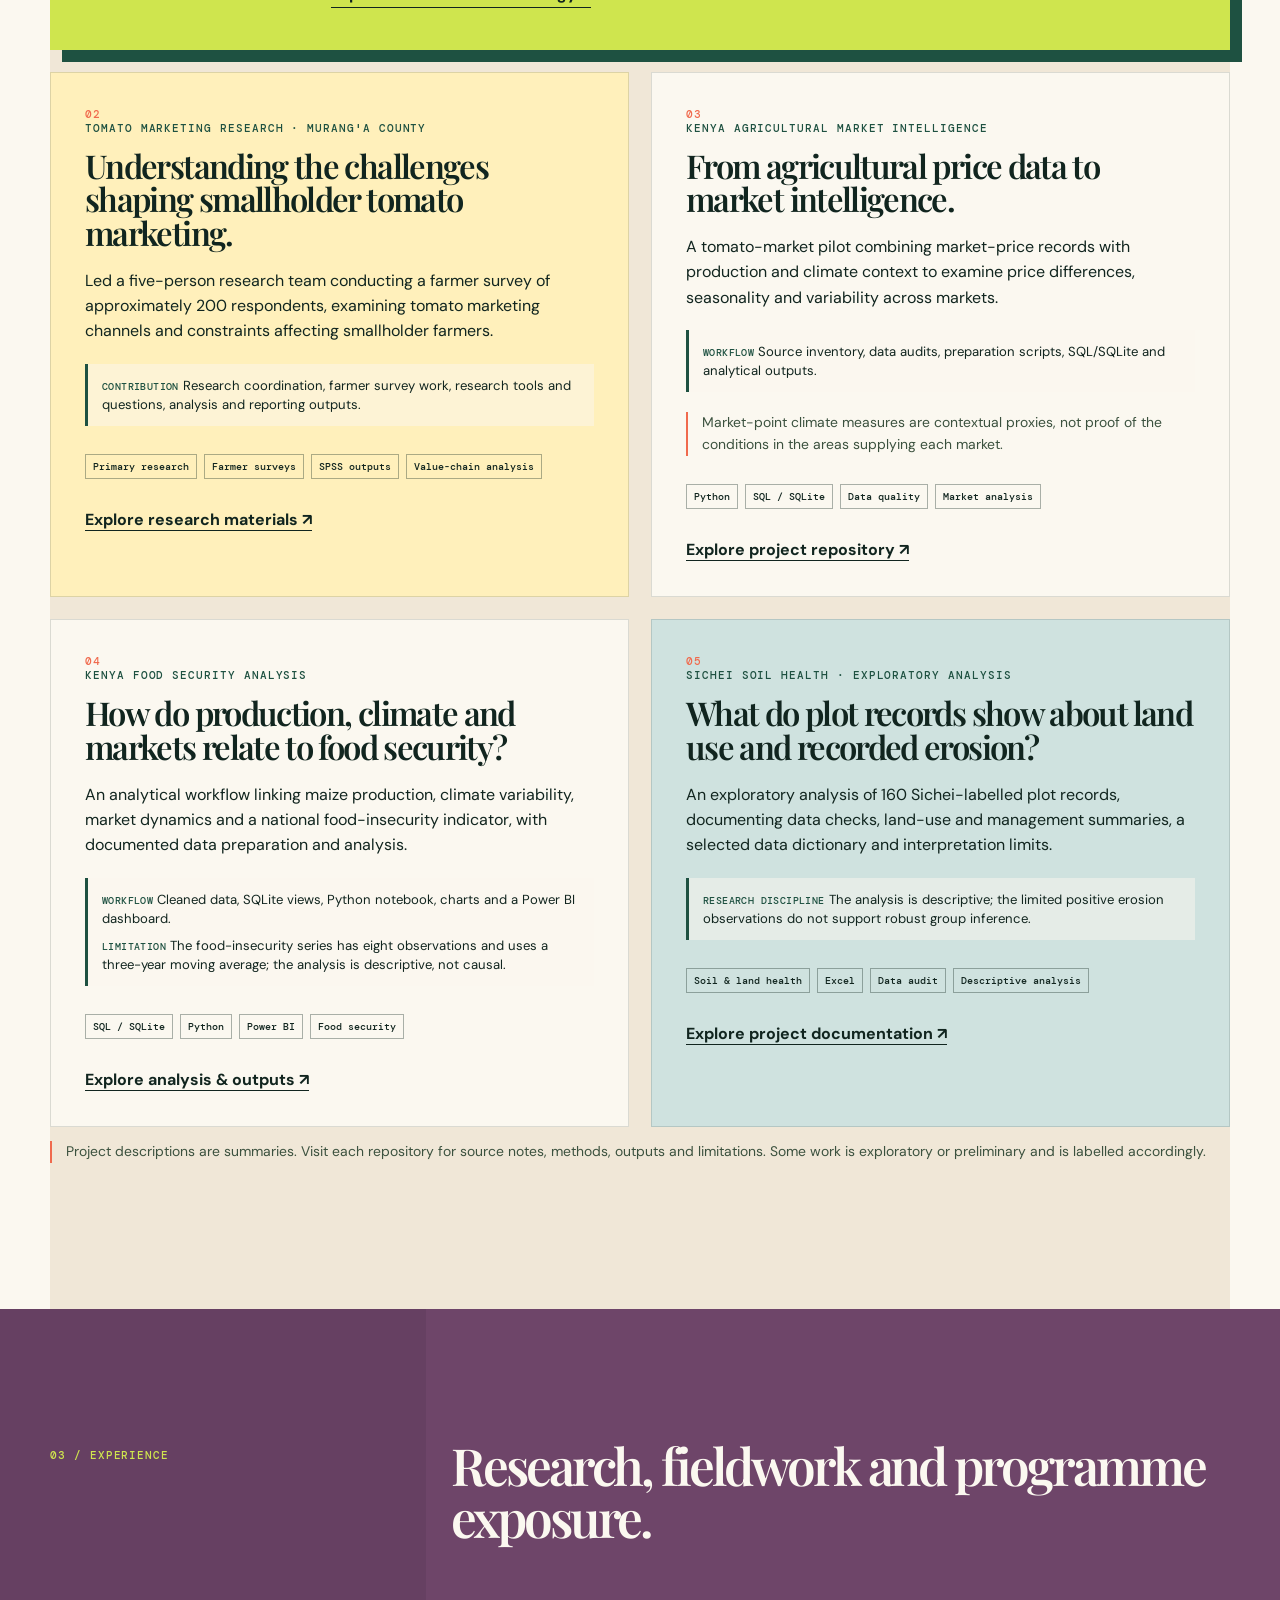
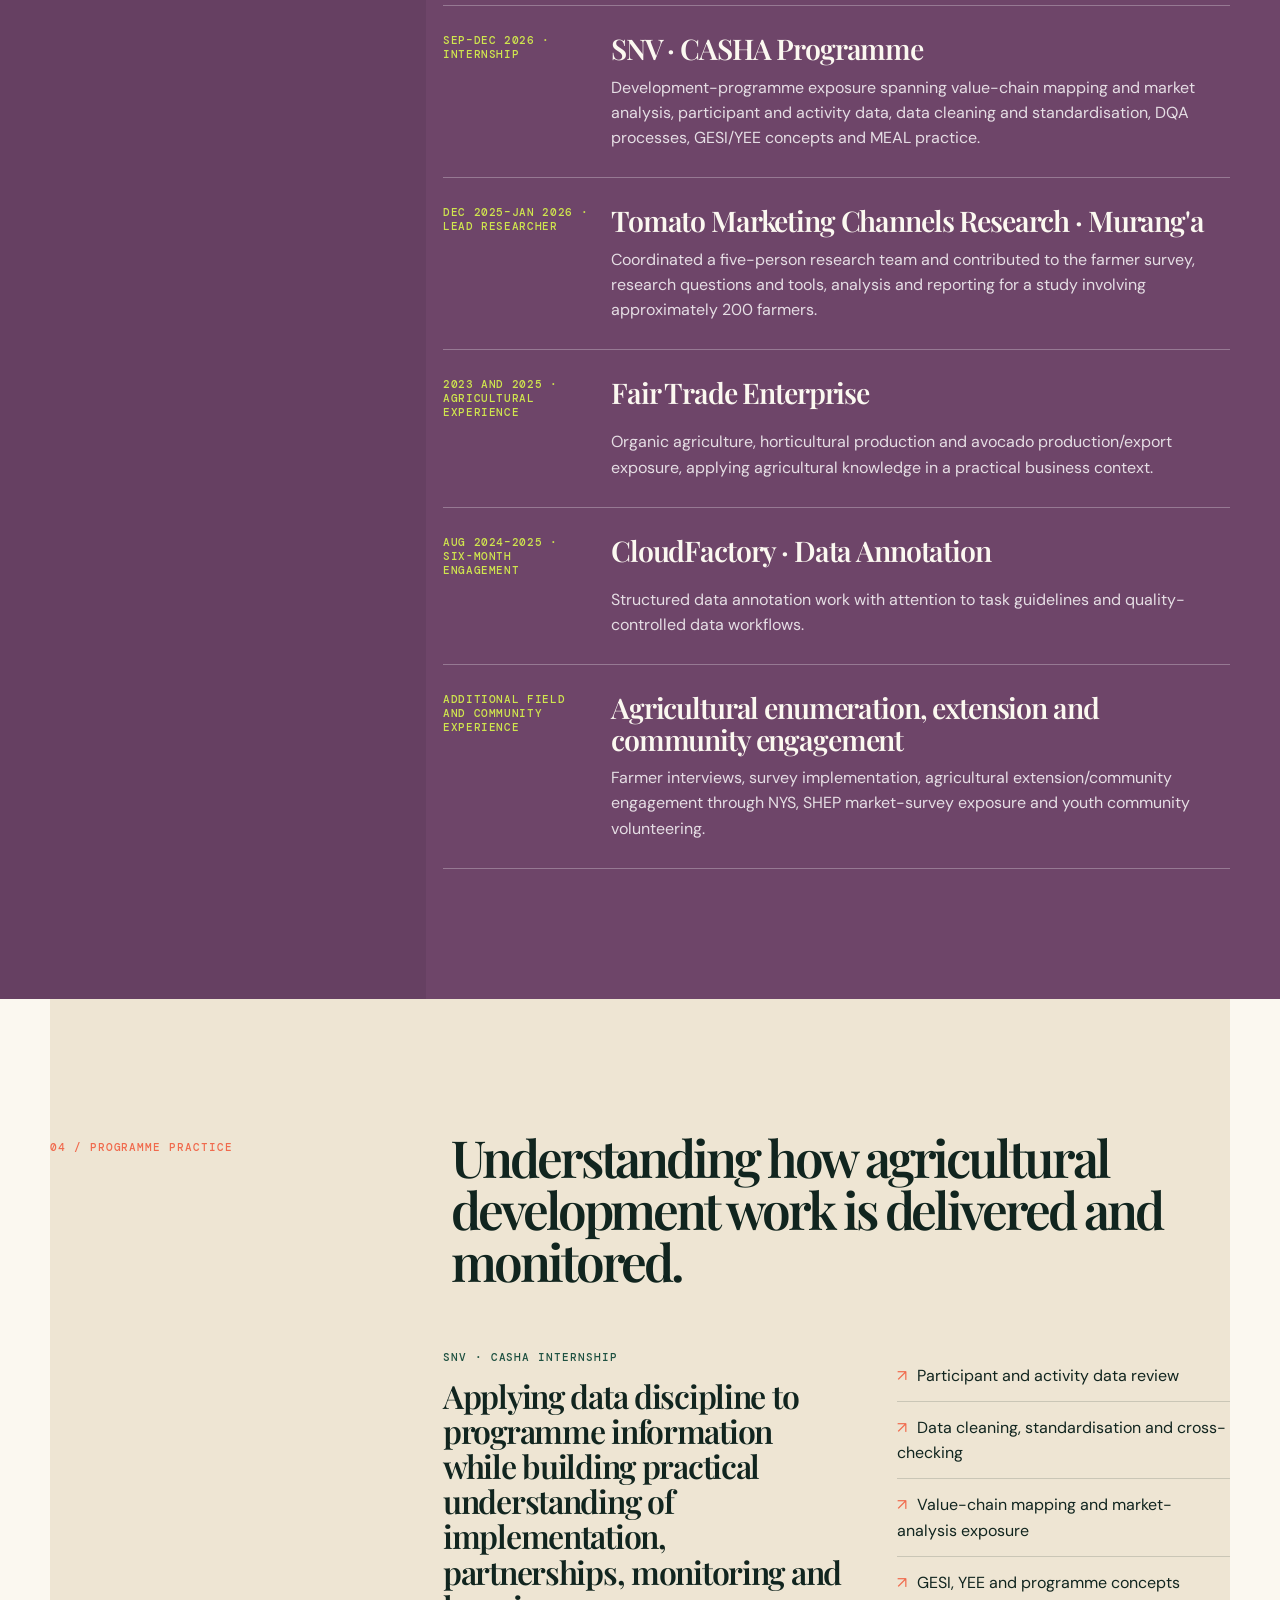
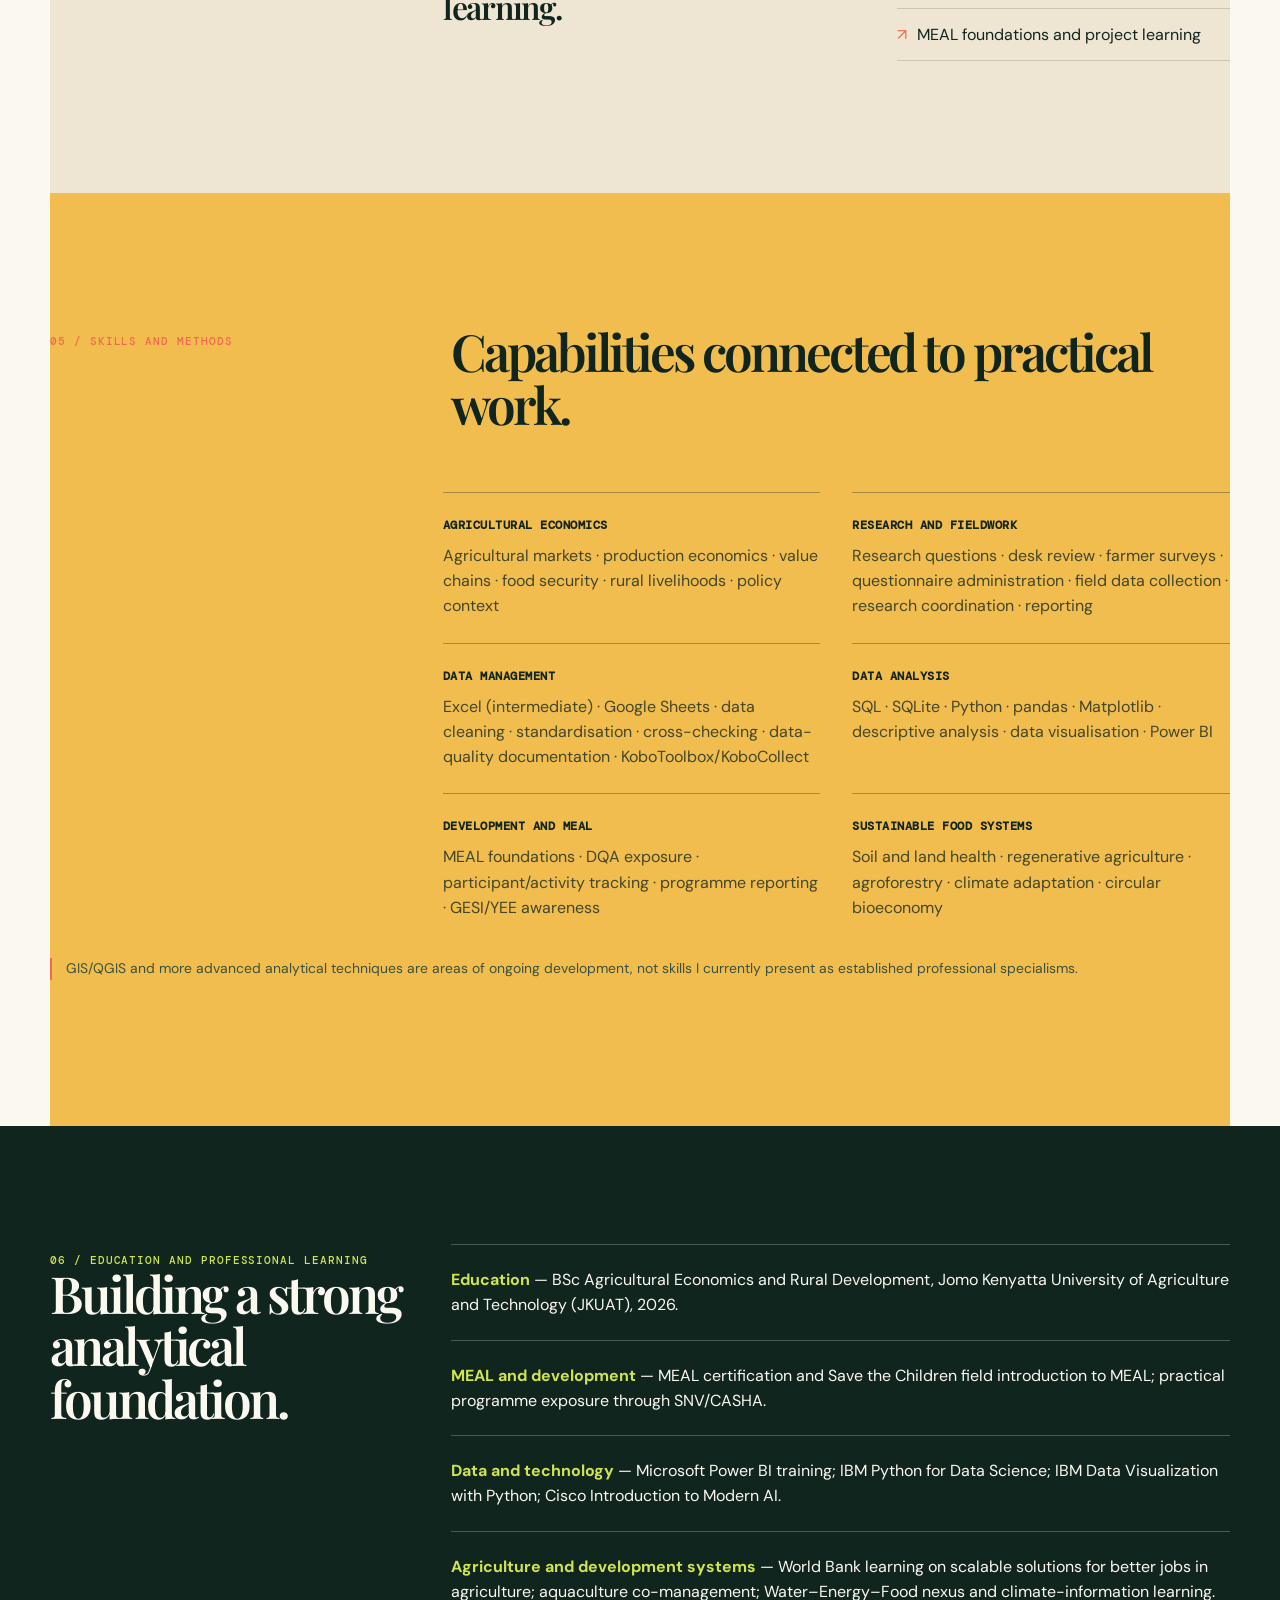
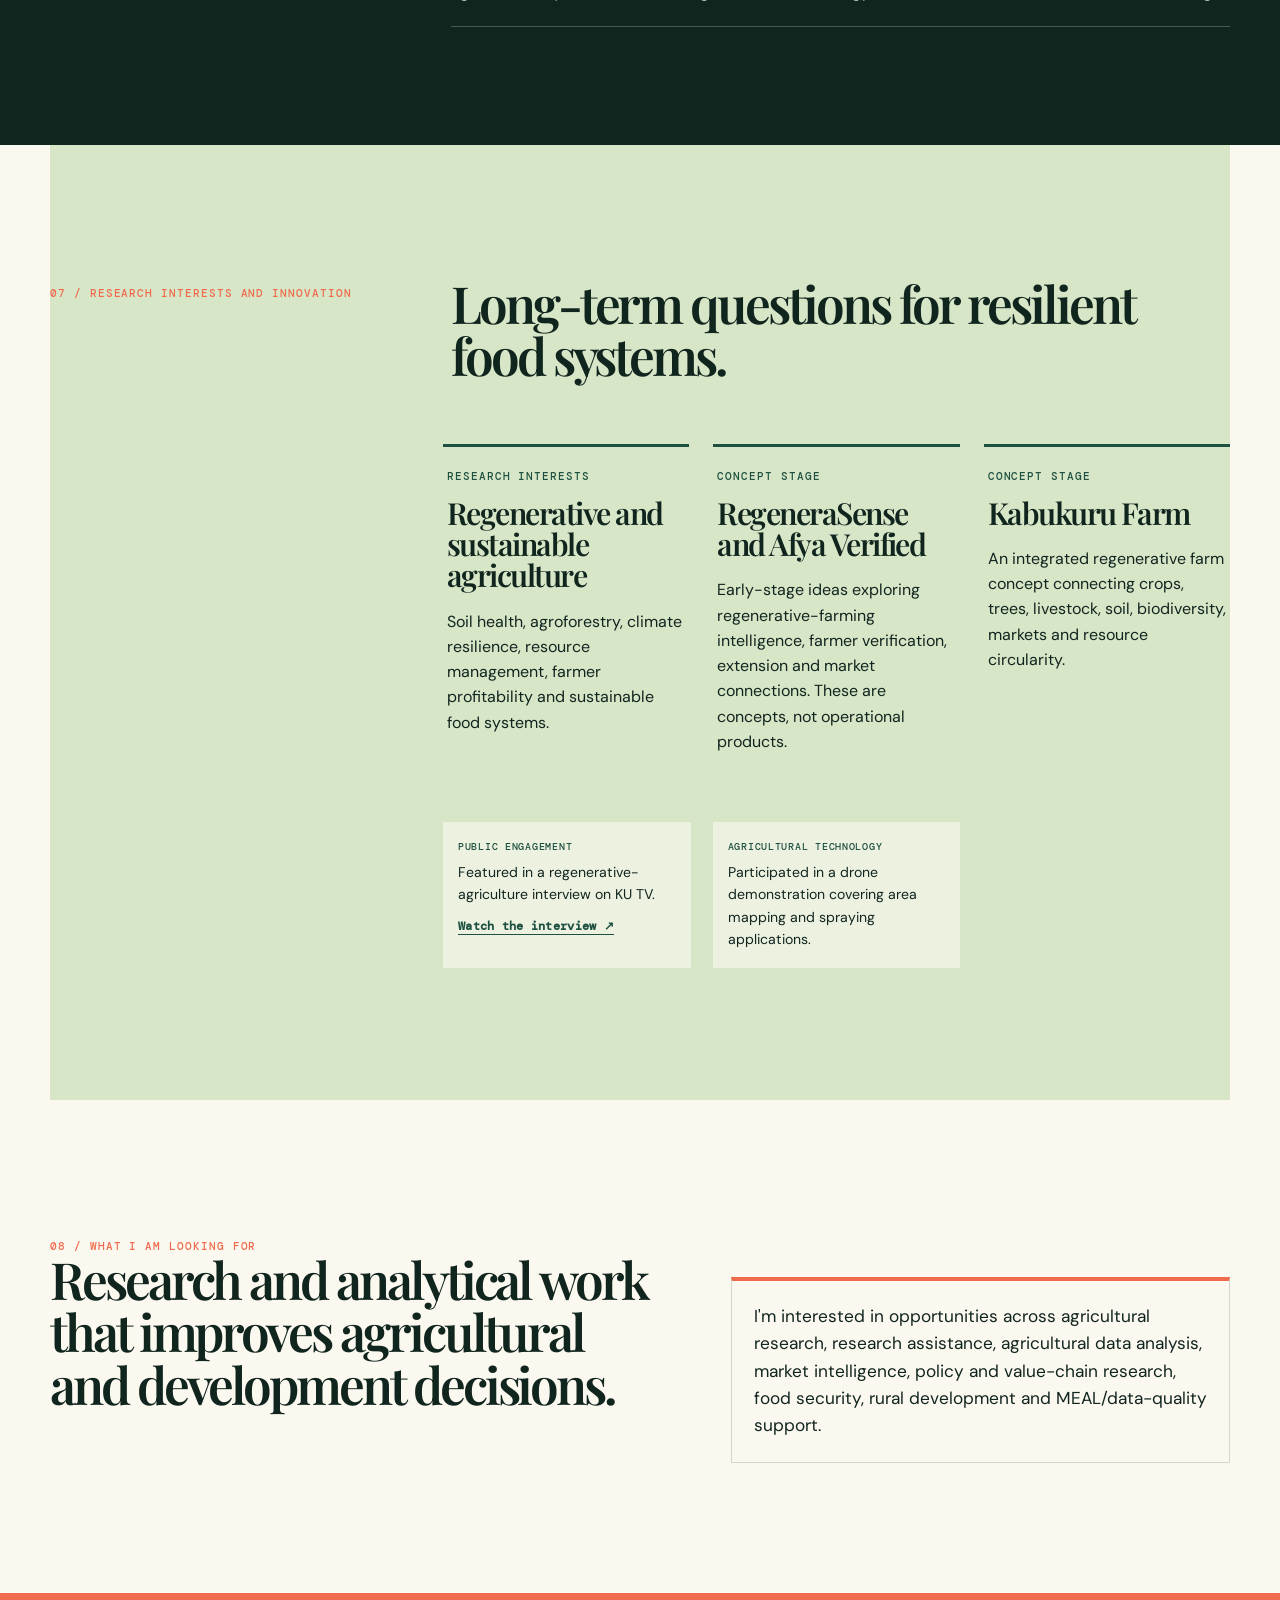
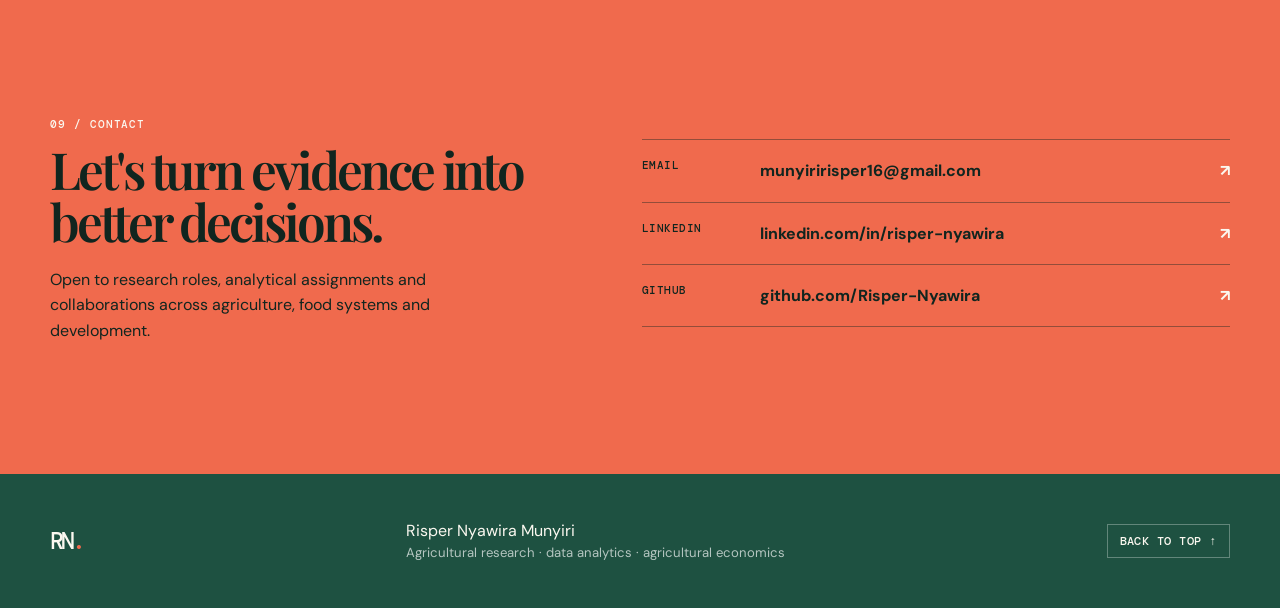
==== commit 680e0edd: "Reposition portfolio homepage for research and data roles" ====
--- a/index.html
+++ b/index.html
@@ -1,30 +1,214 @@
 <!doctype html>
 <html lang="en">
 <head>
-  <meta charset="UTF-8" /><meta name="viewport" content="width=device-width, initial-scale=1.0" />
-  <meta name="description" content="Risper Nyawira — Agricultural Economics, research, data, markets, development and sustainable food systems." />
-  <title>Risper Nyawira | Agriculture, Data & Research</title>
-  <link rel="preconnect" href="https://fonts.googleapis.com" /><link rel="preconnect" href="https://fonts.gstatic.com" crossorigin />
+  <meta charset="UTF-8" />
+  <meta name="viewport" content="width=device-width, initial-scale=1.0" />
+  <meta name="description" content="Risper Nyawira Munyiri is an agricultural research and data analytics professional working across agricultural economics, policy, markets, food security and sustainable development." />
+  <meta property="og:title" content="Risper Nyawira Munyiri | Agricultural Research & Data Analytics" />
+  <meta property="og:description" content="Applied agricultural research, data analysis, policy and market systems, and sustainable food systems." />
+  <meta property="og:type" content="website" />
+  <title>Risper Nyawira Munyiri | Agricultural Research & Data Analytics</title>
+  <link rel="preconnect" href="https://fonts.googleapis.com" />
+  <link rel="preconnect" href="https://fonts.gstatic.com" crossorigin />
   <link href="https://fonts.googleapis.com/css2?family=DM+Mono:wght@400;500&family=DM+Sans:opsz,wght@9..40,400;9..40,500;9..40,600;9..40,700&family=Playfair+Display:opsz,wght@5..120,600;5..120,700&display=swap" rel="stylesheet" />
   <link rel="stylesheet" href="styles.css" />
 </head>
 <body>
-  <header class="site-header"><a class="brand" href="#top" aria-label="Risper Nyawira Munyiri home">RN<span>.</span></a><button class="nav-toggle" aria-label="Open navigation" aria-expanded="false">Menu</button><nav class="nav-links" aria-label="Main navigation"><a href="#about">About</a><a href="#work">Work</a><a href="#experience">Experience</a><a href="#learning">Learning</a><a href="#contact">Contact</a></nav></header>
-  <main id="top">
-    <section class="hero section-shell"><div class="hero-copy"><p class="eyebrow">Agricultural economics · data · research · development</p><h1>Better agricultural decisions <em>through better evidence.</em></h1><div class="hero-bottom"><p>I'm <strong>Risper Nyawira Munyiri</strong>, an Agricultural Economics and Rural Development professional connecting agricultural knowledge, research, markets, data and sustainable food systems.</p><a class="button button-dark" href="#work">Explore my work <span>↓</span></a></div></div><figure class="hero-portrait"><img src="risper-nyawira-munyiri.png" alt="Portrait of Risper Nyawira Munyiri" /><figcaption>Risper Nyawira Munyiri<br /><span>Agriculture · data · research</span></figcaption></figure></section>
-    <section class="statement"><div class="section-shell statement-grid"><p class="section-label">The question behind my work</p><blockquote>How can better evidence lead to better decisions for farmers, communities, businesses and food systems?</blockquote></div></section>
-    <section class="section-shell about" id="about"><div class="section-heading"><p class="section-label">01 / My profile</p><h2>One career, connected by evidence.</h2></div><div class="about-copy"><p>My journey began with agricultural economics and hands-on exposure to farmers, agricultural extension and production systems. It has grown across market intelligence, food security, field research, development programming, MEAL and sustainability.</p><p>I use research and data to turn complex agricultural information into structured, responsibly interpreted evidence. I am not building toward one narrow job title; I am building an interdisciplinary practice for agriculture and development.</p></div></section>
-    <section class="pathway section-shell" aria-label="Professional pathway"><p class="section-label">The thread connecting everything</p><div class="pathway-list"><span>Agriculture</span><i>→</i><span>Economics</span><i>→</i><span>Research</span><i>→</i><span>Data</span><i>→</i><span>Markets</span><i>→</i><span>Food systems</span><i>→</i><span>Development</span><i>→</i><span>MEAL</span><i>→</i><span>Sustainability</span></div></section>
-    <section class="proof section-shell" aria-label="Portfolio highlights"><div><strong>200+</strong><span>farmers reached through lead research</span></div><div><strong>3</strong><span>data and research projects documented</span></div><div><strong>4 months</strong><span>agricultural enumeration experience</span></div><div><strong>5 people</strong><span>research team coordinated</span></div></section>
-    <section class="projects section-shell" id="work"><div class="section-heading"><p class="section-label">02 / Selected work</p><h2>Projects designed to be examined.</h2></div><article class="project-card project-featured"><div class="project-number">01 <span>Active / developing</span></div><div class="project-body"><p class="kicker">Kenya Agricultural Market Intelligence</p><h3>From price data to practical market intelligence.</h3><p>Using tomato as its first value chain, this reproducible project integrates market prices, national production context, climate proxies and spatial context to examine price differences, seasonality and volatility across Kenyan markets.</p><div class="project-insights"><p><b>Coverage</b> 783 cleaned price records across eight markets, with no missing required fields.</p><p><b>Observed pattern</b> Kisii and Mombasa had the highest average wholesale prices in the selected panel; Embu was the most variable.</p></div><p class="note">The work documents coverage and uncertainty, distinguishing observed associations from causal claims.</p><ul class="tags"><li>Python</li><li>SQL / SQLite</li><li>Market analysis</li><li>Climate context</li><li>Spatial data</li></ul><div class="evidence-actions"><a class="text-link" href="market-intelligence-chart.png" target="_blank">View analysis chart <span>↗</span></a><a class="text-link" href="https://github.com/Risper-Nyawira/kenya-agricultural-market-intelligence." target="_blank" rel="noreferrer">View repository <span>↗</span></a></div></div><figure class="project-visual"><img src="market-intelligence-chart.png" alt="Tomato market price trends analysis" /><figcaption>Evidence sample · tomato market trends</figcaption></figure></article><div class="project-grid"><article class="project-card"><div class="project-number">02</div><p class="kicker">Food-producing communities & food security</p><h3>Why does producing food not always guarantee food security?</h3><p>An analysis of maize production, yield, prices, cultivated area, climate indicators and food insecurity—read as evidence of patterns, not proof of causality.</p><div class="project-insights"><p><b>Key finding</b> Food insecurity rose from 50.7% to 72.8% across the available rolling periods, despite continued national maize production.</p></div><figure class="card-visual"><img src="food-producing-communities-chart.png" alt="Maize production and price analysis" /><figcaption>Maize production & price output</figcaption></figure><ul class="tags"><li>SQL</li><li>Python</li><li>Power BI</li></ul><a class="text-link" href="https://github.com/Risper-Nyawira/food-producing-communities-food-security" target="_blank" rel="noreferrer">View repository & outputs <span>↗</span></a></article><article class="project-card"><div class="project-number">03</div><p class="kicker">Kenya Food Security Analysis</p><h3>Production, climate and markets in food-security outcomes.</h3><p>A complete analytical workflow from source data through cleaned datasets, SQLite and SQL views to Python analysis, charts and Power BI-oriented outputs.</p><div class="project-insights"><p><b>Decision insight</b> Food security requires availability, affordability, access and stability—not production alone.</p><p><b>Evidence system</b> The project links raw inputs, database views, analysis, charts and a Power BI dashboard in one documented workflow.</p></div><figure class="card-visual"><img src="kenya-food-security-dashboard.png" alt="Kenya food security Power BI dashboard" /><figcaption>Power BI dashboard output</figcaption></figure><ul class="tags"><li>Data architecture</li><li>SQLite</li><li>Data visualisation</li></ul><a class="text-link" href="https://github.com/Risper-Nyawira/kenya-food-security-analysis" target="_blank" rel="noreferrer">View repository & dashboard <span>↗</span></a></article></div></section>
-    <section class="research" id="experience"><div class="section-shell"><div class="section-heading"><p class="section-label">03 / Research & field experience</p><h2>Grounded in agricultural realities.</h2></div><div class="research-list"><article><span>Lead research</span><h3>Tomato Marketing Channels in Murang'a County</h3><p>Led research on tomato marketing channels and smallholder constraints, including approximately 200 farmer surveys, a five-person research team, farmer engagement and marketing-channel analysis.</p></article><article><span>Research</span><h3>Effects of Middlemen on Maize Farmers' Income</h3><p>Investigated how intermediaries can shape the connection between farm production, prices and farmer income in Ololulunga, Narok South.</p></article><article><span>Field research</span><h3>Agricultural Enumeration</h3><p>Experience in farmer interviews, survey implementation, primary-data collection, questionnaire administration, data recording and field-research discipline.</p></article><article><span>Extension</span><h3>Farmer-facing agricultural practice</h3><p>Organic agriculture, avocado production and export exposure at Fair Trade Enterprise; agricultural extension/community engagement through NYS; and SHEP market-survey exposure.</p></article><article><span>Data operations</span><h3>CloudFactory · Data Annotation</h3><p>Approximately six months of data-annotation and structured-data experience, including exposure to quality-controlled data workflows relevant to AI and data operations.</p></article></div></div></section>
-    <section class="section-shell current"><div class="section-heading"><p class="section-label">04 / Current practice</p><h2>Development programming meets data quality.</h2></div><div class="current-grid"><div><p class="kicker">SNV · CASHA internship</p><h3>Building practical understanding of how agricultural and development programmes move from design to implementation, partnerships, monitoring and learning.</h3></div><div class="check-list"><p>Value-chain mapping and market analysis</p><p>Data cleaning, standardisation and DQA</p><p>Participant and activity data tracking</p><p>GESI, YEE and programme concepts</p><p>MEAL foundations and project learning</p></div></div></section>
-    <section class="section-shell ideas"><div class="section-heading"><p class="section-label">05 / Innovation & sustainability</p><h2>Ideas for resilient food systems.</h2></div><div class="idea-grid"><article><p class="kicker">Developing concept</p><h3>Kabukuru Farm</h3><p>An integrated regenerative agriculture and agroforestry concept: crops, trees, livestock, soil, biodiversity, markets and carbon working as one system.</p></article><article><p class="kicker">Innovation concept</p><h3>Afya Verified</h3><p>A platform concept connecting farmers, verification, extension, research and markets—with potential for traceability and responsible production claims.</p></article><article><p class="kicker">Sustainable agriculture</p><h3>Beyond the farm gate</h3><p>Exploring organic production, regenerative agriculture, agroforestry, circular bioeconomy, climate adaptation and sustainable food systems.</p></article></div><div class="sustainability-proof"><p><b>Public engagement</b><span>Featured in a regenerative-agriculture interview on KU TV.</span><a class="proof-link" href="https://www.youtube.com/live/SdAMBEHkJ_Y?si=0o4m70jqPLHaXMzQ&amp;t=61" target="_blank" rel="noreferrer">Watch the interview ↗</a></p><p><b>Agricultural technology</b><span>Participated in a drone demonstration covering area mapping and spraying applications.</span></p><p><b>Systems learning</b><span>Completed learning on livestock in circular bioeconomy systems.</span></p></div></section>
-    <section class="skills section-shell"><div class="section-heading"><p class="section-label">06 / Skill stack</p><h2>Methods, subject knowledge and tools.</h2></div><div class="skills-grid"><div><h3>Agricultural economics</h3><p>Markets · production · food security · value chains · rural livelihoods · policy</p></div><div><h3>Data & analytics</h3><p>Excel · Google Sheets · SQL · SQLite · Python · pandas · Power BI · data visualisation</p></div><div><h3>Research</h3><p>Research design · surveys · desk reviews · primary data · analysis · reporting</p></div><div><h3>Development & MEAL</h3><p>Monitoring · evaluation · accountability · learning · DQA · project tracking · GESI · YEE</p></div><div><h3>Sustainable agriculture</h3><p>Regenerative agriculture · organic systems · agroforestry · climate-smart agriculture · circular bioeconomy</p></div><div><h3>Growing practice</h3><p>GIS / QGIS · spatial analysis · digital agriculture · precision agriculture · AI applications</p></div></div></section>
-    <section class="learning" id="learning"><div class="section-shell learning-grid"><div><p class="section-label">07 / Professional learning</p><h2>Learning that supports the work.</h2></div><div class="learning-list"><p><b>MEAL & development</b> — Save the Children / FIELD Introduction to MEAL; practical SNV/CASHA exposure</p><p><b>Data & technology</b> — Power BI Data Analyst; IBM Python for Data Science; IBM Data Visualization with Python; Cisco Introduction to Modern AI</p><p><b>Agriculture & markets</b> — FAO Strengthening Wholesale Markets; World Bank evidence-based masterclass on jobs in agriculture; circular bioeconomy and water-energy-food learning</p><p><b>Professional foundation</b> — Agricultural Economics & Rural Development, JKUAT; CPA Section 1; research methodology and report-writing development</p></div></div></section>
-    <section class="section-shell focus"><div><p class="section-label">08 / Direction</p><h2>Agricultural knowledge with data and research, applied to markets, food systems and development.</h2></div><p>My next chapter is about turning knowledge into visible evidence: stronger market intelligence, practical GIS, meaningful MEAL application, decision-support dashboards and research that can be used.</p></section>
-    <section class="contact" id="contact"><div class="section-shell contact-grid"><div><p class="section-label">09 / Let’s connect</p><h2>Ready to turn evidence into action.</h2><p>I welcome opportunities in agricultural research, data, market systems, food security, development programming and sustainable food systems.</p></div><div class="contact-actions"><a href="mailto:munyiririsper16@gmail.com"><span>Email</span>munyiririsper16@gmail.com <b>↗</b></a><a href="tel:+254715292227"><span>Phone</span>0715 292 227 <b>↗</b></a><a href="https://www.linkedin.com/in/risper-nyawira/" target="_blank" rel="noreferrer"><span>LinkedIn</span>linkedin.com/in/risper-nyawira <b>↗</b></a></div></div></section>
+  <a class="skip-link" href="#main-content">Skip to content</a>
+  <header class="site-header">
+    <a class="brand" href="#top" aria-label="Risper Nyawira Munyiri home">RN<span>.</span></a>
+    <button class="nav-toggle" aria-label="Open navigation" aria-expanded="false" aria-controls="primary-navigation">Menu</button>
+    <nav class="nav-links" id="primary-navigation" aria-label="Main navigation">
+      <a href="#about">Profile</a><a href="#work">Projects</a><a href="#experience">Experience</a><a href="#skills">Skills</a><a href="#learning">Learning</a><a href="#contact">Contact</a>
+    </nav>
+  </header>
+  <main id="main-content">
+    <section class="hero section-shell" id="top">
+      <div class="hero-copy">
+        <p class="eyebrow">Agricultural research · data analytics · agricultural economics</p>
+        <h1>Better agricultural decisions <em>through better evidence.</em></h1>
+        <div class="hero-bottom">
+          <p>I'm <strong>Risper Nyawira Munyiri</strong>, an Agricultural Economics and Rural Development graduate focused on applied agricultural research, data analysis, policy and market systems, and sustainable food systems.</p>
+          <div>
+            <a class="button button-dark" href="#work">Explore selected work <span>↓</span></a>
+            <p><a class="text-link" href="https://www.linkedin.com/in/risper-nyawira/" target="_blank" rel="noreferrer">Connect on LinkedIn ↗</a></p>
+          </div>
+        </div>
+      </div>
+      <figure class="hero-portrait">
+        <img src="risper-nyawira-munyiri.png" alt="Portrait of Risper Nyawira Munyiri" />
+        <figcaption>Risper Nyawira Munyiri<br /><span>Agriculture · research · data</span></figcaption>
+      </figure>
+    </section>
+
+    <section class="statement">
+      <div class="section-shell statement-grid">
+        <p class="section-label">The question behind my work</p>
+        <blockquote>How can reliable agricultural and programme evidence improve decisions for farmers, communities and food systems?</blockquote>
+      </div>
+    </section>
+
+    <section class="section-shell about" id="about">
+      <div class="section-heading"><p class="section-label">01 / Professional profile</p><h2>Research grounded in agricultural realities.</h2></div>
+      <div class="about-copy">
+        <p>My foundation is agricultural economics, supported by farmer-facing agricultural experience, field research and development-programme exposure. I work across research questions, survey evidence, data quality and analysis to understand agricultural markets, food security and rural development challenges.</p>
+        <p>My portfolio brings together primary farmer research, agricultural policy evidence assessment, market-price analysis, food-security analysis and exploratory soil-health work. I aim to make the reasoning visible: the question, data, methods, findings, limitations and practical relevance.</p>
+      </div>
+    </section>
+
+    <section class="pathway section-shell" aria-label="Professional focus">
+      <p class="section-label">Professional focus</p>
+      <div class="pathway-list"><span>Agricultural economics</span><i>·</i><span>Applied research</span><i>·</i><span>Data analysis</span><i>·</i><span>Policy & markets</span><i>·</i><span>Food systems</span><i>·</i><span>MEAL</span></div>
+    </section>
+
+    <section class="proof section-shell" aria-label="Evidence areas">
+      <div><strong>Field</strong><span>Farmer surveys and agricultural research</span></div>
+      <div><strong>Data</strong><span>Cleaning, analysis and visualisation</span></div>
+      <div><strong>Policy</strong><span>Programme evidence and outcome assessment</span></div>
+      <div><strong>Practice</strong><span>Development, extension and MEAL exposure</span></div>
+    </section>
+
+    <section class="projects section-shell" id="work">
+      <div class="section-heading"><p class="section-label">02 / Selected projects</p><h2>Work you can examine.</h2></div>
+
+      <article class="project-card project-featured">
+        <div class="project-number">01 <span>Research portfolio</span></div>
+        <div class="project-body">
+          <p class="kicker">Kenya Agricultural Policy Impact Tracker</p>
+          <h3>Are agricultural interventions delivering meaningful outcomes?</h3>
+          <p>A structured assessment of ten Kenyan agricultural interventions, examining the evidence available on implementation, productivity, farmer livelihoods, markets, food security and sustainability.</p>
+          <div class="project-insights">
+            <p><b>Approach</b> A reusable 18-step assessment framework, intervention summaries, evidence register and integrated research workbook.</p>
+            <p><b>Evidence standard</b> Separates programme-reported results, observed outcomes and credible causal impact evidence.</p>
+          </div>
+          <p class="note">This is a preliminary evidence-tracking exercise, not an official programme evaluation or ten completed impact evaluations.</p>
+          <ul class="tags"><li>Agricultural policy</li><li>Evidence assessment</li><li>Excel</li><li>Research synthesis</li></ul>
+          <div class="evidence-actions"><a class="text-link" href="https://github.com/Risper-Nyawira/kenya-agricultural-policy-impact-tracker" target="_blank" rel="noreferrer">Explore tracker & methodology ↗</a></div>
+        </div>
+        <figure class="project-visual"><img src="kenya-food-security-dashboard.png" alt="Analytical dashboard preview from the agricultural data portfolio" /><figcaption>Evidence-led agricultural analysis</figcaption></figure>
+      </article>
+
+      <div class="project-grid">
+        <article class="project-card">
+          <div class="project-number">02</div>
+          <p class="kicker">Tomato marketing research · Murang'a County</p>
+          <h3>Understanding the challenges shaping smallholder tomato marketing.</h3>
+          <p>Led a five-person research team conducting a farmer survey of approximately 200 respondents, examining tomato marketing channels and constraints affecting smallholder farmers.</p>
+          <div class="project-insights"><p><b>Contribution</b> Research coordination, farmer survey work, research tools and questions, analysis and reporting outputs.</p></div>
+          <ul class="tags"><li>Primary research</li><li>Farmer surveys</li><li>SPSS outputs</li><li>Value-chain analysis</li></ul>
+          <a class="text-link" href="https://github.com/Risper-Nyawira/Tomato-value-chain-challenges" target="_blank" rel="noreferrer">Explore research materials ↗</a>
+        </article>
+
+        <article class="project-card">
+          <div class="project-number">03</div>
+          <p class="kicker">Kenya Agricultural Market Intelligence</p>
+          <h3>From agricultural price data to market intelligence.</h3>
+          <p>A tomato-market pilot combining market-price records with production and climate context to examine price differences, seasonality and variability across markets.</p>
+          <div class="project-insights"><p><b>Workflow</b> Source inventory, data audits, preparation scripts, SQL/SQLite and analytical outputs.</p></div>
+          <p class="note">Market-point climate measures are contextual proxies, not proof of the conditions in the areas supplying each market.</p>
+          <ul class="tags"><li>Python</li><li>SQL / SQLite</li><li>Data quality</li><li>Market analysis</li></ul>
+          <a class="text-link" href="https://github.com/Risper-Nyawira/kenya-agricultural-market-intelligence." target="_blank" rel="noreferrer">Explore project repository ↗</a>
+        </article>
+
+        <article class="project-card">
+          <div class="project-number">04</div>
+          <p class="kicker">Kenya Food Security Analysis</p>
+          <h3>How do production, climate and markets relate to food security?</h3>
+          <p>An analytical workflow linking maize production, climate variability, market dynamics and a national food-insecurity indicator, with documented data preparation and analysis.</p>
+          <div class="project-insights"><p><b>Workflow</b> Cleaned data, SQLite views, Python notebook, charts and a Power BI dashboard.</p><p><b>Limitation</b> The food-insecurity series has eight observations and uses a three-year moving average; the analysis is descriptive, not causal.</p></div>
+          <ul class="tags"><li>SQL / SQLite</li><li>Python</li><li>Power BI</li><li>Food security</li></ul>
+          <a class="text-link" href="https://github.com/Risper-Nyawira/kenya-food-security-analysis" target="_blank" rel="noreferrer">Explore analysis & outputs ↗</a>
+        </article>
+
+        <article class="project-card">
+          <div class="project-number">05</div>
+          <p class="kicker">Sichei Soil Health · exploratory analysis</p>
+          <h3>What do plot records show about land use and recorded erosion?</h3>
+          <p>An exploratory analysis of 160 Sichei-labelled plot records, documenting data checks, land-use and management summaries, a selected data dictionary and interpretation limits.</p>
+          <div class="project-insights"><p><b>Research discipline</b> The analysis is descriptive; the limited positive erosion observations do not support robust group inference.</p></div>
+          <ul class="tags"><li>Soil & land health</li><li>Excel</li><li>Data audit</li><li>Descriptive analysis</li></ul>
+          <a class="text-link" href="projects/sichei-soil-health-analysis/README.md">Explore project documentation ↗</a>
+        </article>
+      </div>
+      <p class="note">Project descriptions are summaries. Visit each repository for source notes, methods, outputs and limitations. Some work is exploratory or preliminary and is labelled accordingly.</p>
+    </section>
+
+    <section class="research" id="experience">
+      <div class="section-shell">
+        <div class="section-heading"><p class="section-label">03 / Experience</p><h2>Research, fieldwork and programme exposure.</h2></div>
+        <div class="research-list">
+          <article><span>Sep–Dec 2026 · Internship</span><h3>SNV · CASHA Programme</h3><p>Development-programme exposure spanning value-chain mapping and market analysis, participant and activity data, data cleaning and standardisation, DQA processes, GESI/YEE concepts and MEAL practice.</p></article>
+          <article><span>Dec 2025–Jan 2026 · Lead researcher</span><h3>Tomato Marketing Channels Research · Murang'a</h3><p>Coordinated a five-person research team and contributed to the farmer survey, research questions and tools, analysis and reporting for a study involving approximately 200 farmers.</p></article>
+          <article><span>2023 and 2025 · Agricultural experience</span><h3>Fair Trade Enterprise</h3><p>Organic agriculture, horticultural production and avocado production/export exposure, applying agricultural knowledge in a practical business context.</p></article>
+          <article><span>Aug 2024–2025 · Six-month engagement</span><h3>CloudFactory · Data Annotation</h3><p>Structured data annotation work with attention to task guidelines and quality-controlled data workflows.</p></article>
+          <article><span>Additional field and community experience</span><h3>Agricultural enumeration, extension and community engagement</h3><p>Farmer interviews, survey implementation, agricultural extension/community engagement through NYS, SHEP market-survey exposure and youth community volunteering.</p></article>
+        </div>
+      </div>
+    </section>
+
+    <section class="section-shell current">
+      <div class="section-heading"><p class="section-label">04 / Programme practice</p><h2>Understanding how agricultural development work is delivered and monitored.</h2></div>
+      <div class="current-grid">
+        <div><p class="kicker">SNV · CASHA internship</p><h3>Applying data discipline to programme information while building practical understanding of implementation, partnerships, monitoring and learning.</h3></div>
+        <div class="check-list"><p>Participant and activity data review</p><p>Data cleaning, standardisation and cross-checking</p><p>Value-chain mapping and market-analysis exposure</p><p>GESI, YEE and programme concepts</p><p>MEAL foundations and project learning</p></div>
+      </div>
+    </section>
+
+    <section class="skills section-shell" id="skills">
+      <div class="section-heading"><p class="section-label">05 / Skills and methods</p><h2>Capabilities connected to practical work.</h2></div>
+      <div class="skills-grid">
+        <div><h3>Agricultural economics</h3><p>Agricultural markets · production economics · value chains · food security · rural livelihoods · policy context</p></div>
+        <div><h3>Research and fieldwork</h3><p>Research questions · desk review · farmer surveys · questionnaire administration · field data collection · research coordination · reporting</p></div>
+        <div><h3>Data management</h3><p>Excel (intermediate) · Google Sheets · data cleaning · standardisation · cross-checking · data-quality documentation · KoboToolbox/KoboCollect</p></div>
+        <div><h3>Data analysis</h3><p>SQL · SQLite · Python · pandas · Matplotlib · descriptive analysis · data visualisation · Power BI</p></div>
+        <div><h3>Development and MEAL</h3><p>MEAL foundations · DQA exposure · participant/activity tracking · programme reporting · GESI/YEE awareness</p></div>
+        <div><h3>Sustainable food systems</h3><p>Soil and land health · regenerative agriculture · agroforestry · climate adaptation · circular bioeconomy</p></div>
+      </div>
+      <p class="note">GIS/QGIS and more advanced analytical techniques are areas of ongoing development, not skills I currently present as established professional specialisms.</p>
+    </section>
+
+    <section class="learning" id="learning">
+      <div class="section-shell learning-grid">
+        <div><p class="section-label">06 / Education and professional learning</p><h2>Building a strong analytical foundation.</h2></div>
+        <div class="learning-list">
+          <p><b>Education</b> — BSc Agricultural Economics and Rural Development, Jomo Kenyatta University of Agriculture and Technology (JKUAT), 2026.</p>
+          <p><b>MEAL and development</b> — MEAL certification and Save the Children field introduction to MEAL; practical programme exposure through SNV/CASHA.</p>
+          <p><b>Data and technology</b> — Microsoft Power BI training; IBM Python for Data Science; IBM Data Visualization with Python; Cisco Introduction to Modern AI.</p>
+          <p><b>Agriculture and development systems</b> — World Bank learning on scalable solutions for better jobs in agriculture; aquaculture co-management; Water–Energy–Food nexus and climate-information learning.</p>
+        </div>
+      </div>
+    </section>
+
+    <section class="section-shell ideas">
+      <div class="section-heading"><p class="section-label">07 / Research interests and innovation</p><h2>Long-term questions for resilient food systems.</h2></div>
+      <div class="idea-grid">
+        <article><p class="kicker">Research interests</p><h3>Regenerative and sustainable agriculture</h3><p>Soil health, agroforestry, climate resilience, resource management, farmer profitability and sustainable food systems.</p></article>
+        <article><p class="kicker">Concept stage</p><h3>RegeneraSense and Afya Verified</h3><p>Early-stage ideas exploring regenerative-farming intelligence, farmer verification, extension and market connections. These are concepts, not operational products.</p></article>
+        <article><p class="kicker">Concept stage</p><h3>Kabukuru Farm</h3><p>An integrated regenerative farm concept connecting crops, trees, livestock, soil, biodiversity, markets and resource circularity.</p></article>
+      </div>
+      <div class="sustainability-proof">
+        <p><b>Public engagement</b><span>Featured in a regenerative-agriculture interview on KU TV.</span><a class="proof-link" href="https://www.youtube.com/live/SdAMBEHkJ_Y?si=0o4m70jqPLHaXMzQ&amp;t=61" target="_blank" rel="noreferrer">Watch the interview ↗</a></p>
+        <p><b>Agricultural technology</b><span>Participated in a drone demonstration covering area mapping and spraying applications.</span></p>
+      </div>
+    </section>
+
+    <section class="section-shell focus">
+      <div><p class="section-label">08 / What I am looking for</p><h2>Research and analytical work that improves agricultural and development decisions.</h2></div>
+      <p>I'm interested in opportunities across agricultural research, research assistance, agricultural data analysis, market intelligence, policy and value-chain research, food security, rural development and MEAL/data-quality support.</p>
+    </section>
+
+    <section class="contact" id="contact">
+      <div class="section-shell contact-grid">
+        <div><p class="section-label">09 / Contact</p><h2>Let's turn evidence into better decisions.</h2><p>Open to research roles, analytical assignments and collaborations across agriculture, food systems and development.</p></div>
+        <div class="contact-actions">
+          <a href="mailto:munyiririsper16@gmail.com"><span>Email</span>munyiririsper16@gmail.com <b>↗</b></a>
+          <a href="https://www.linkedin.com/in/risper-nyawira/" target="_blank" rel="noreferrer"><span>LinkedIn</span>linkedin.com/in/risper-nyawira <b>↗</b></a>
+          <a href="https://github.com/Risper-Nyawira" target="_blank" rel="noreferrer"><span>GitHub</span>github.com/Risper-Nyawira <b>↗</b></a>
+        </div>
+      </div>
+    </section>
   </main>
-  <footer><div class="section-shell"><p class="brand">RN<span>.</span></p><div><p>Risper Nyawira Munyiri</p><p class="muted">Agriculture. Data. Research. Markets. Sustainability.</p></div><a href="#top">Back to top ↑</a></div></footer><script src="script.js"></script>
+  <footer><div class="section-shell"><p class="brand">RN<span>.</span></p><div><p>Risper Nyawira Munyiri</p><p class="muted">Agricultural research · data analytics · agricultural economics</p></div><a href="#top">Back to top ↑</a></div></footer>
+  <script src="script.js"></script>
 </body>
-</html>
+</html>
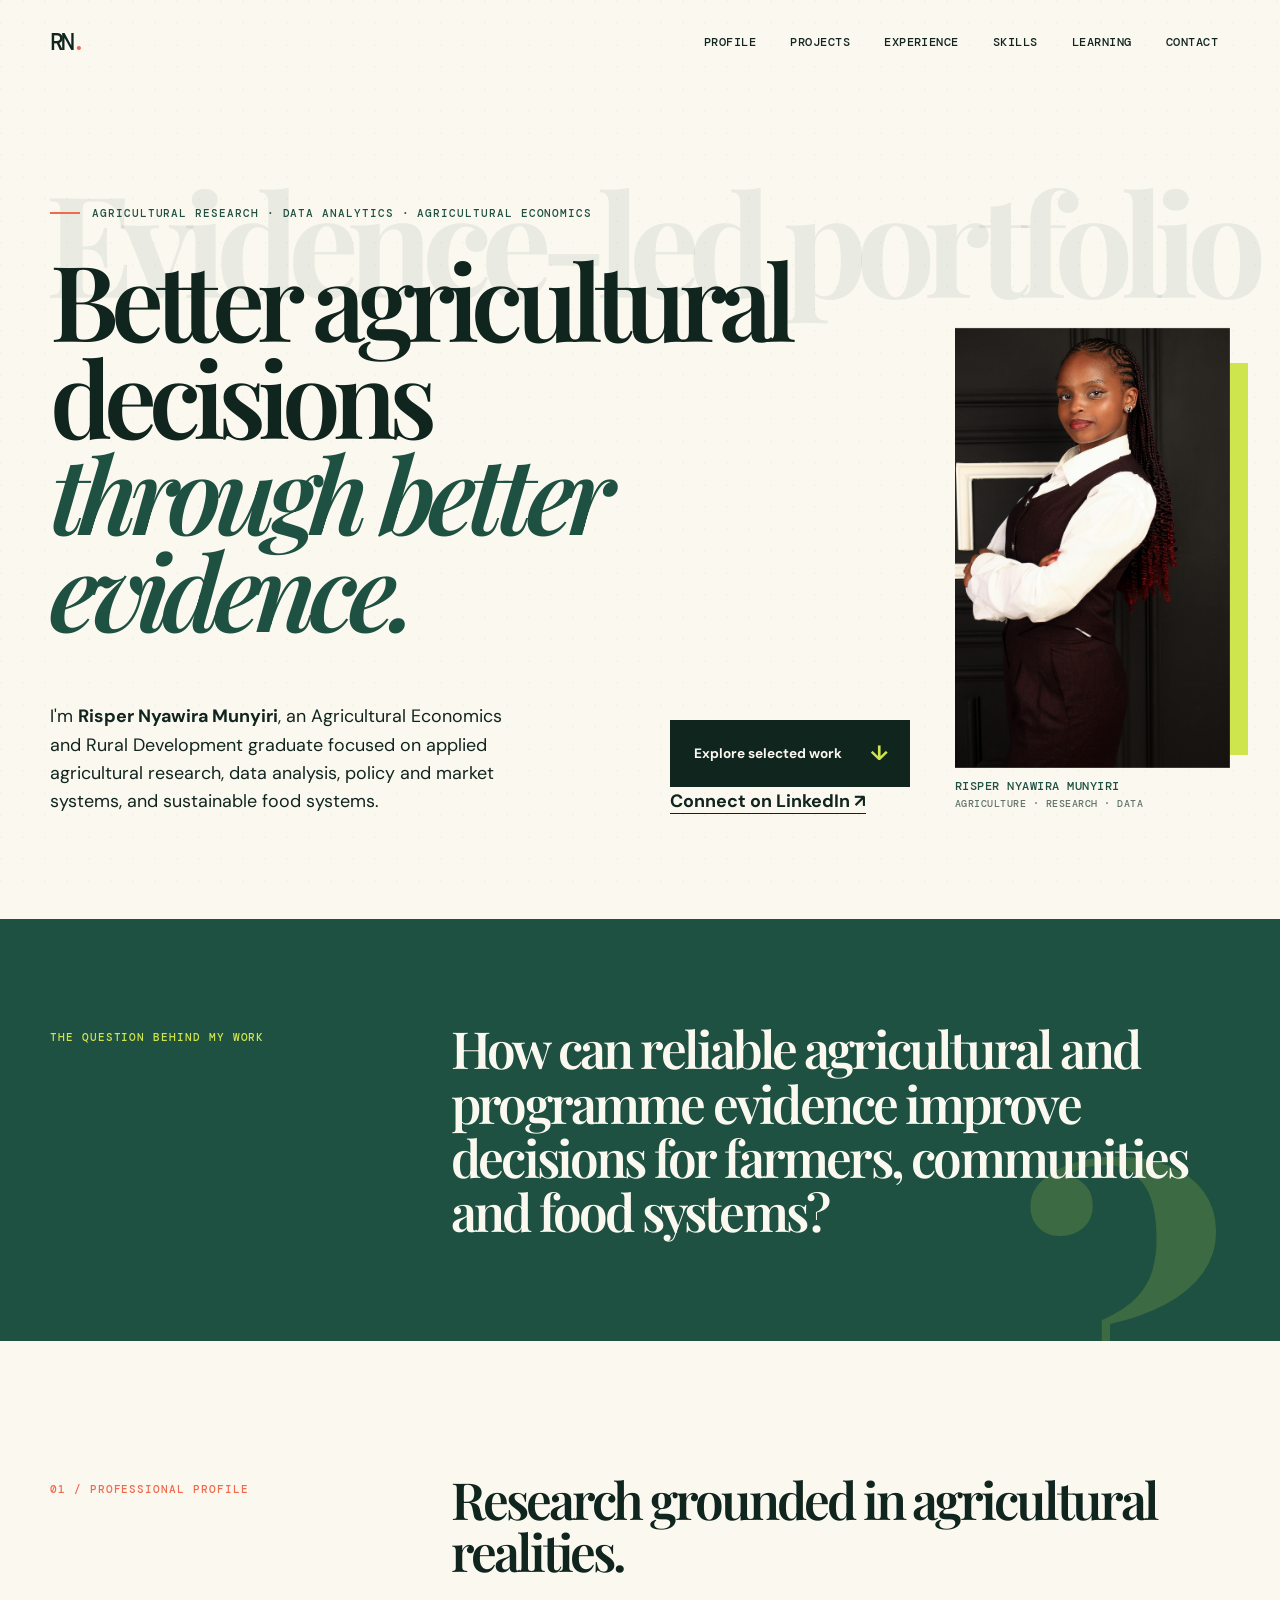
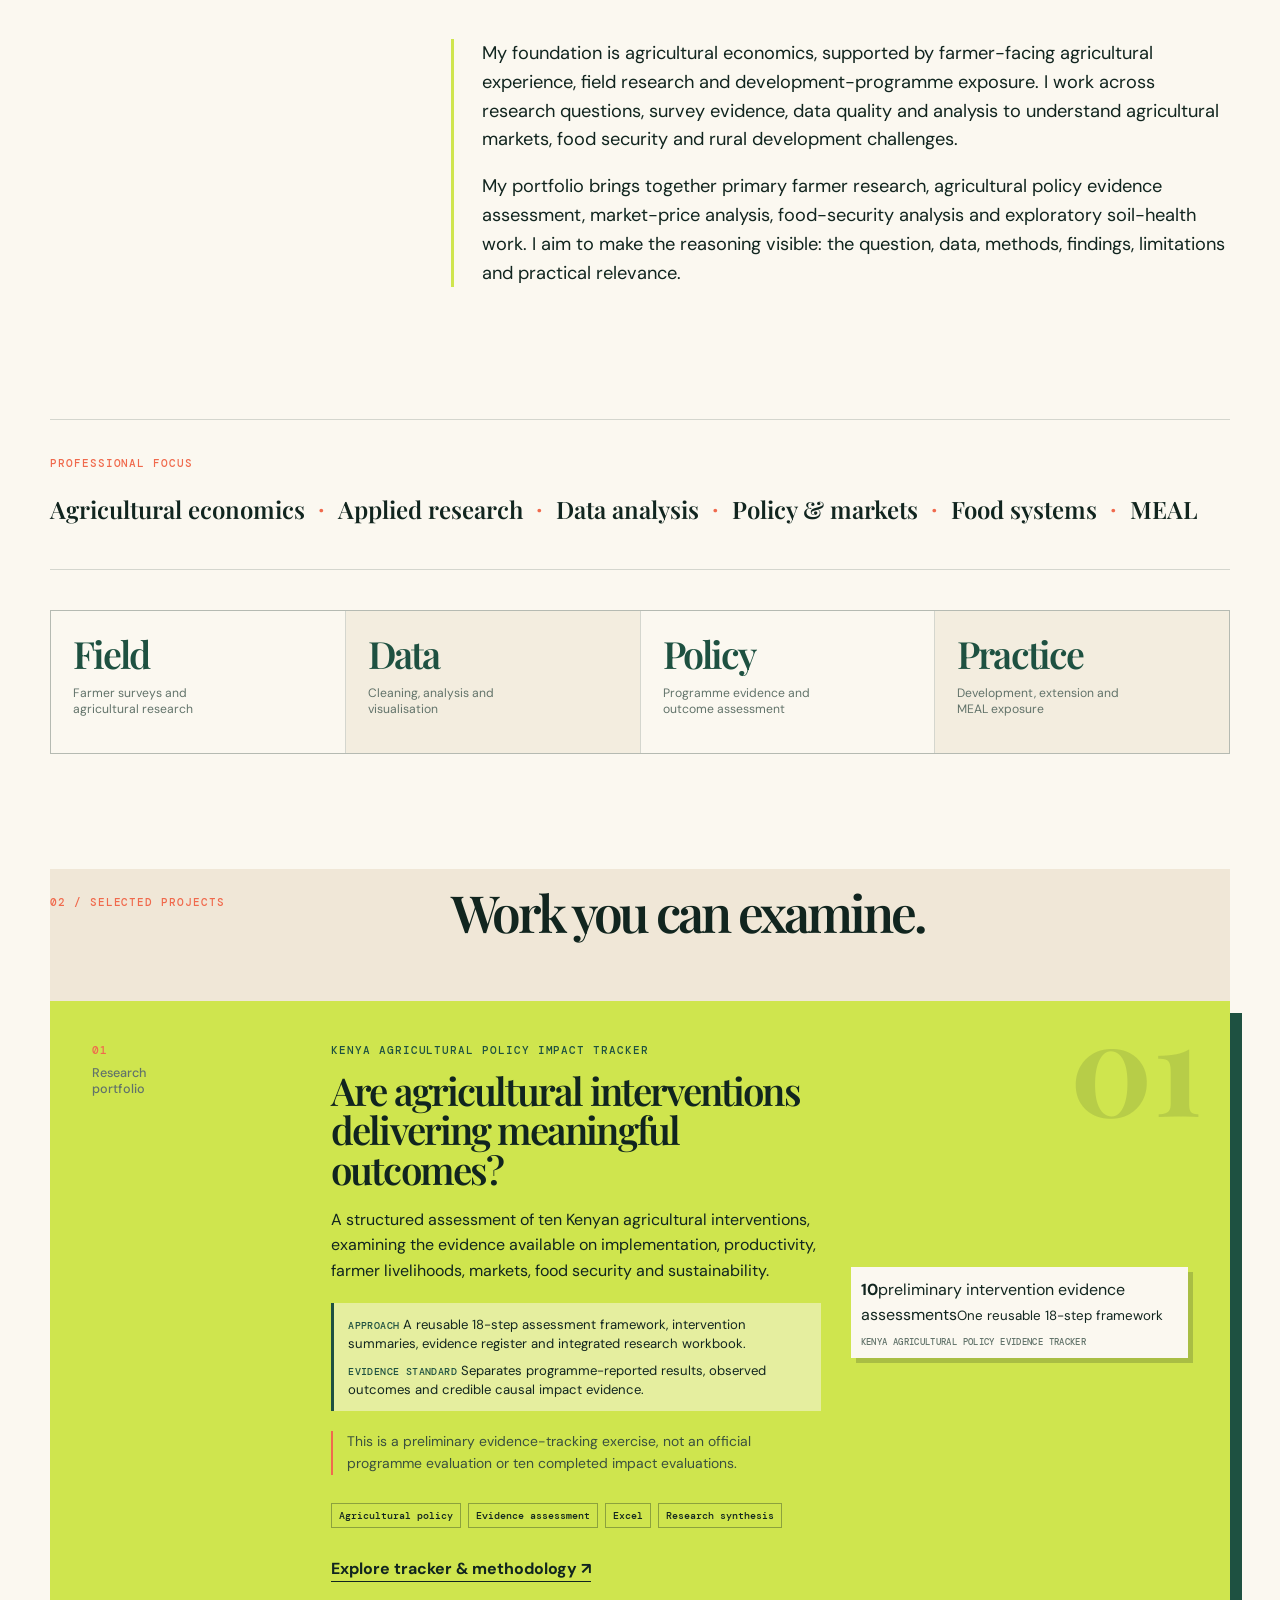
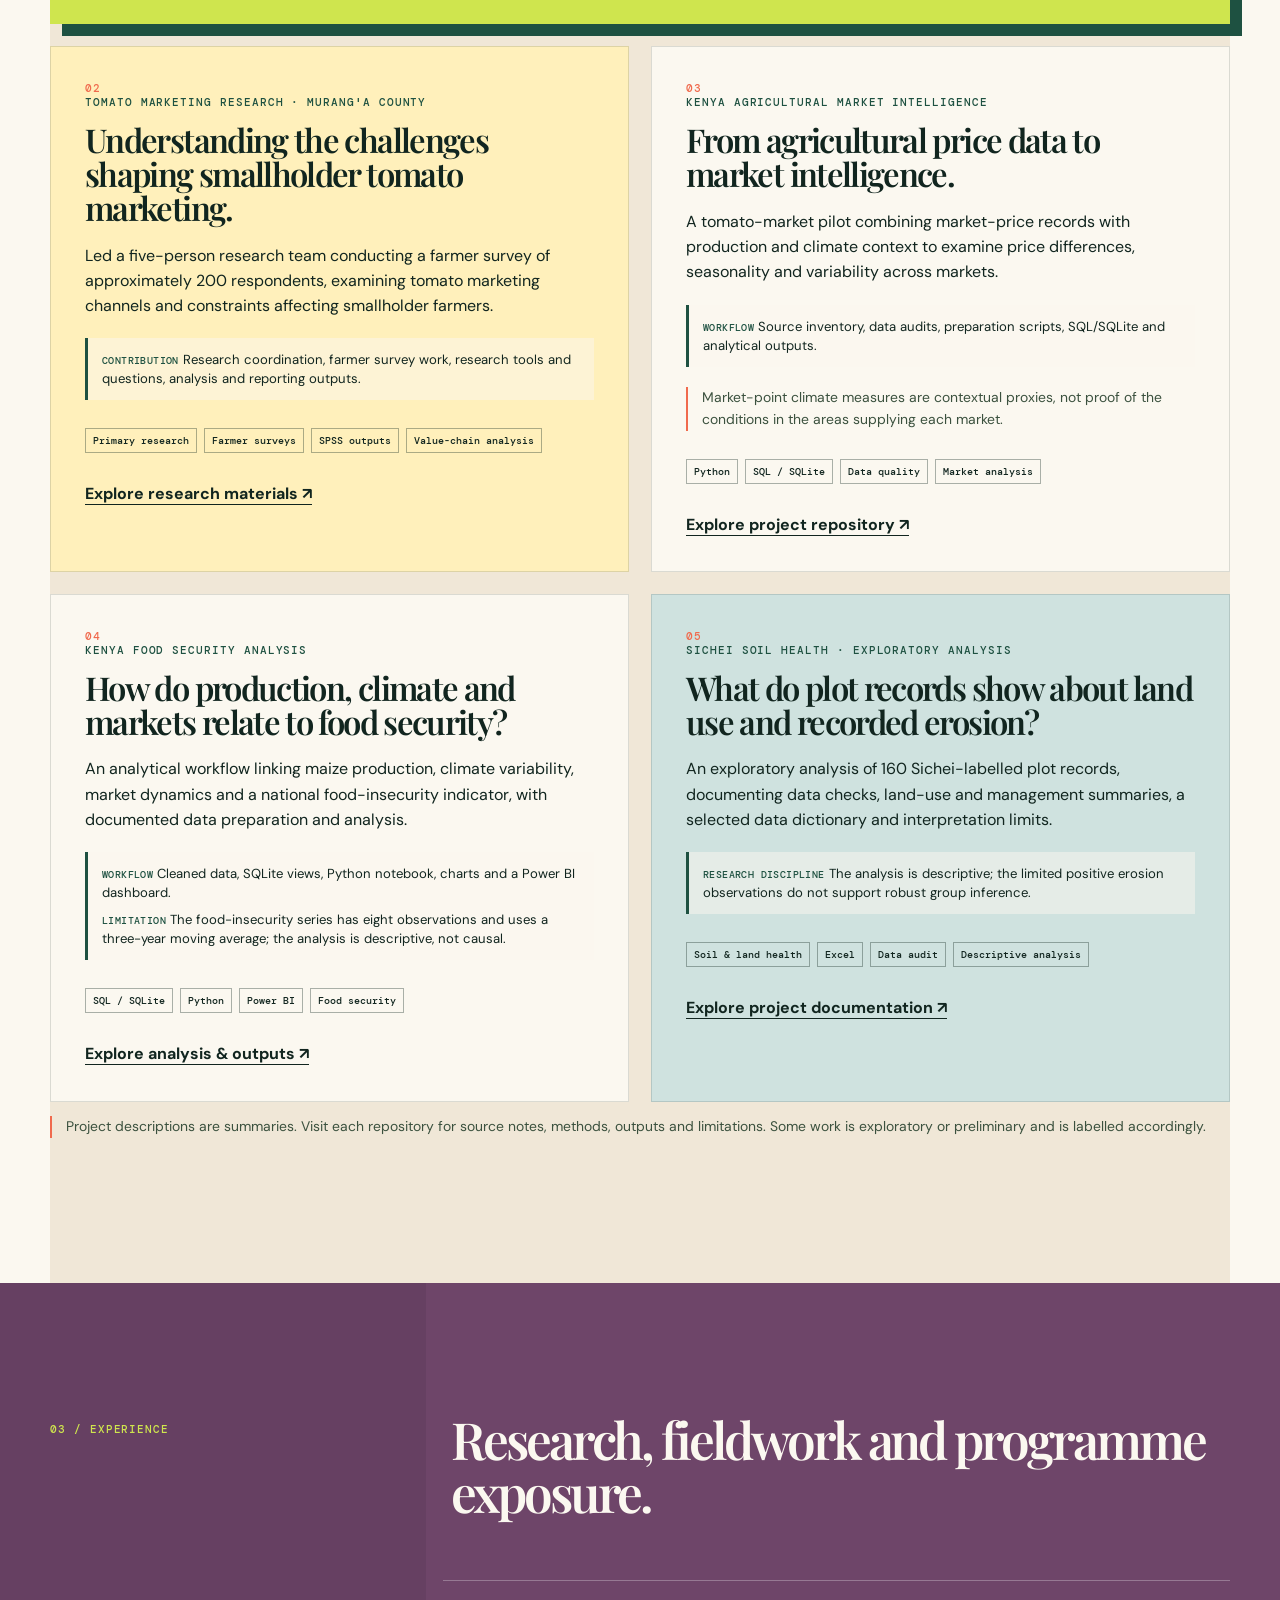
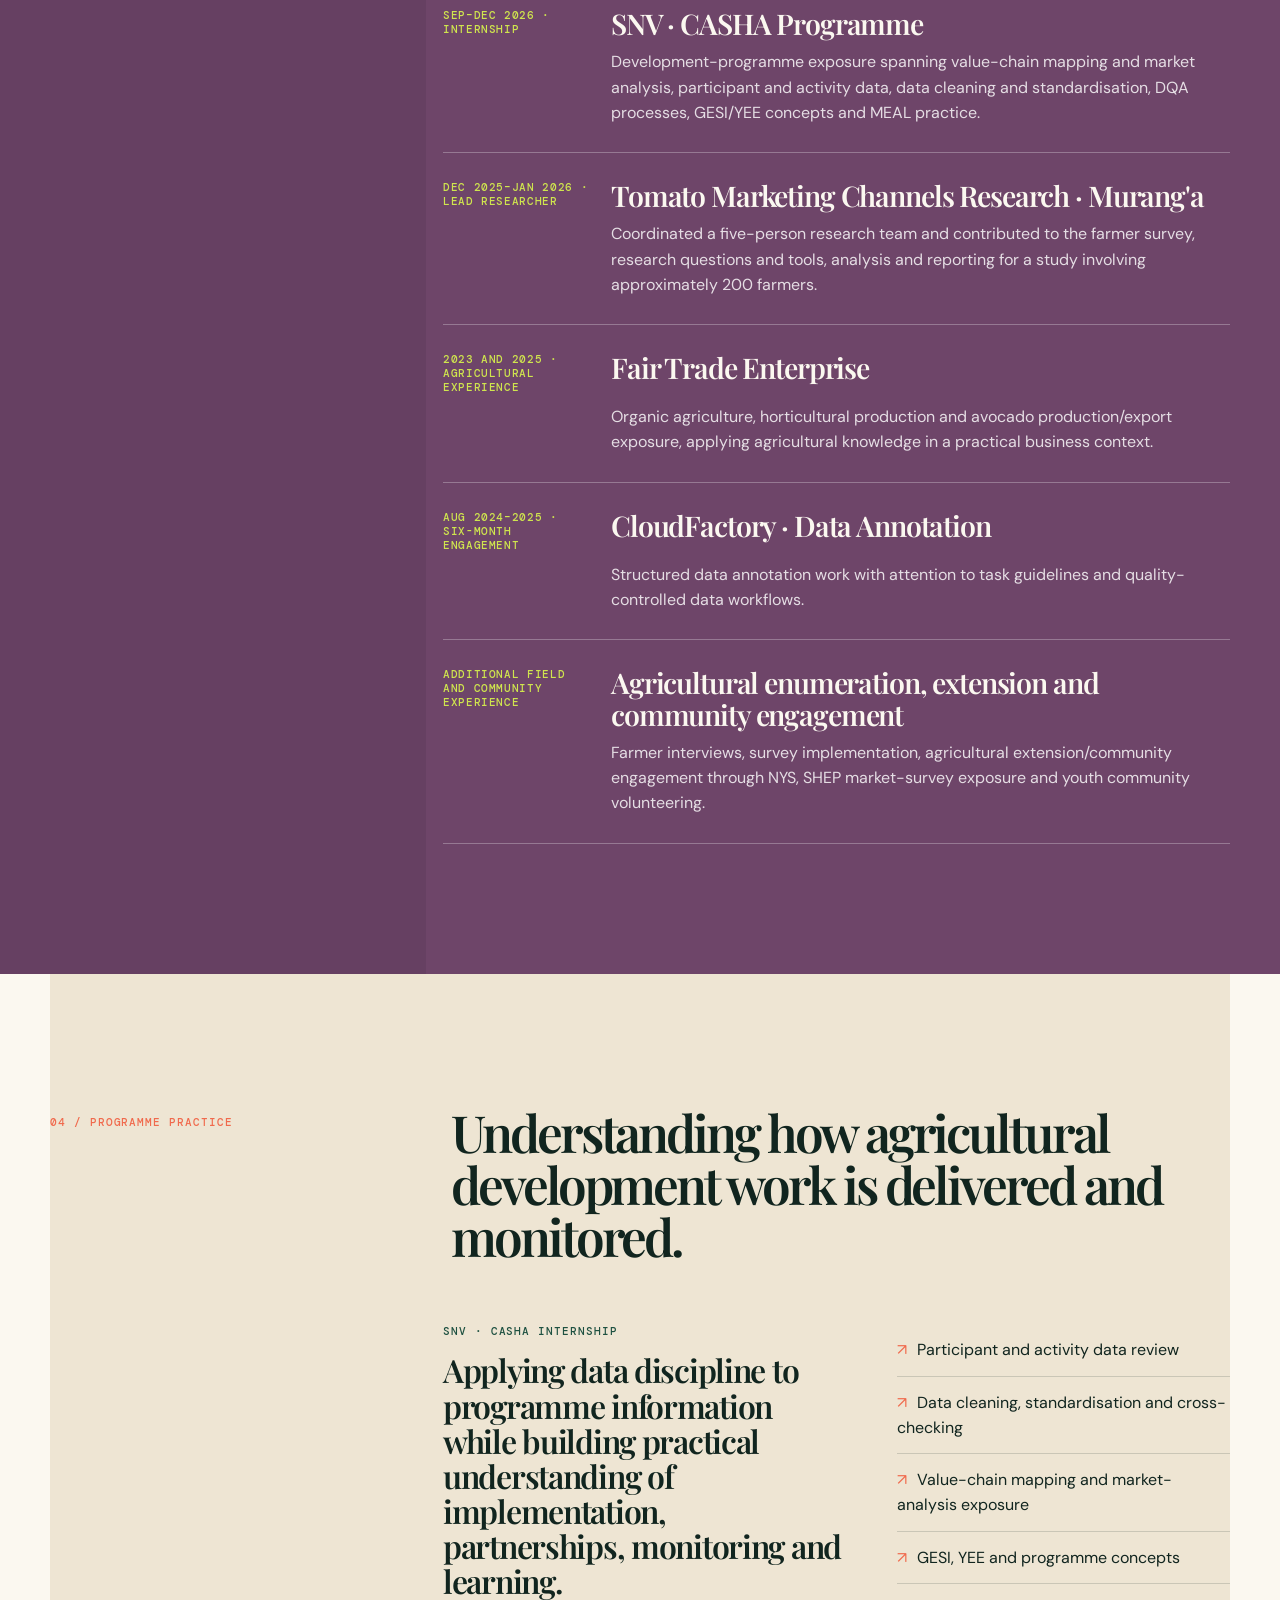
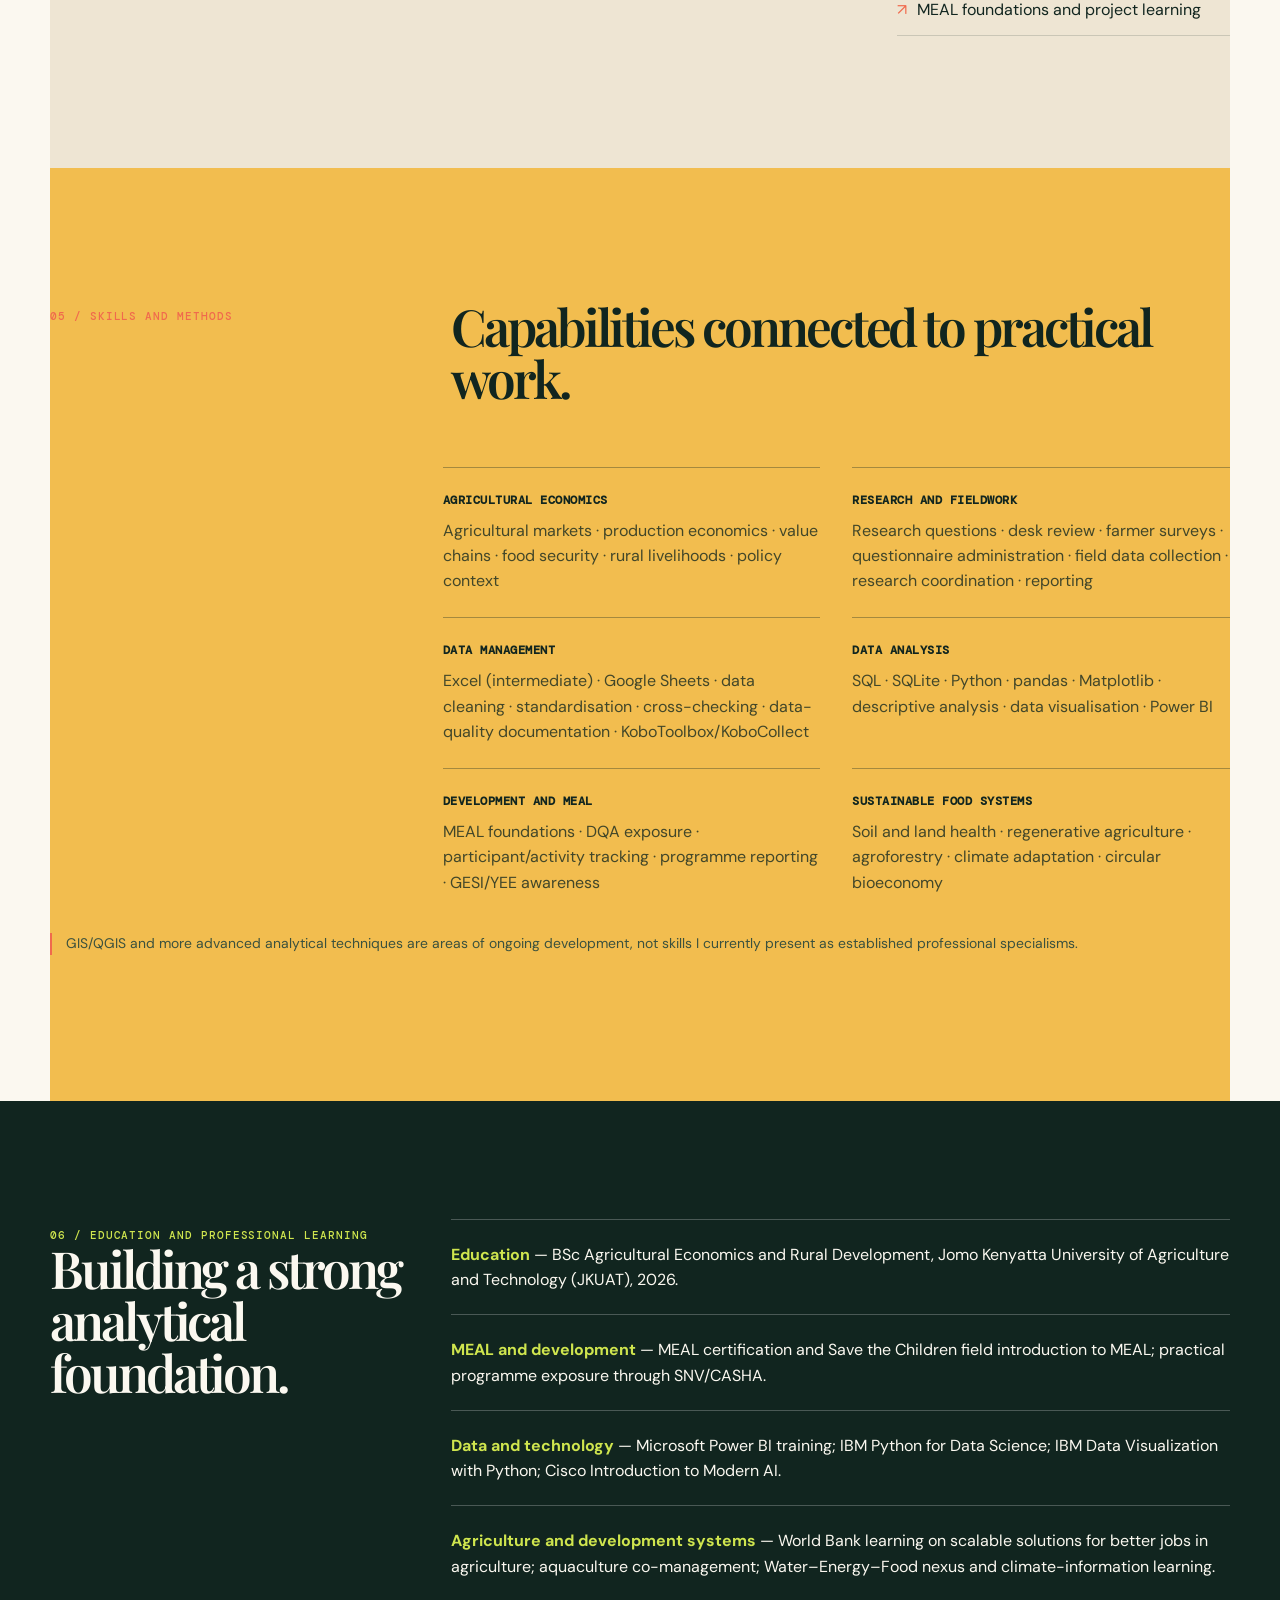
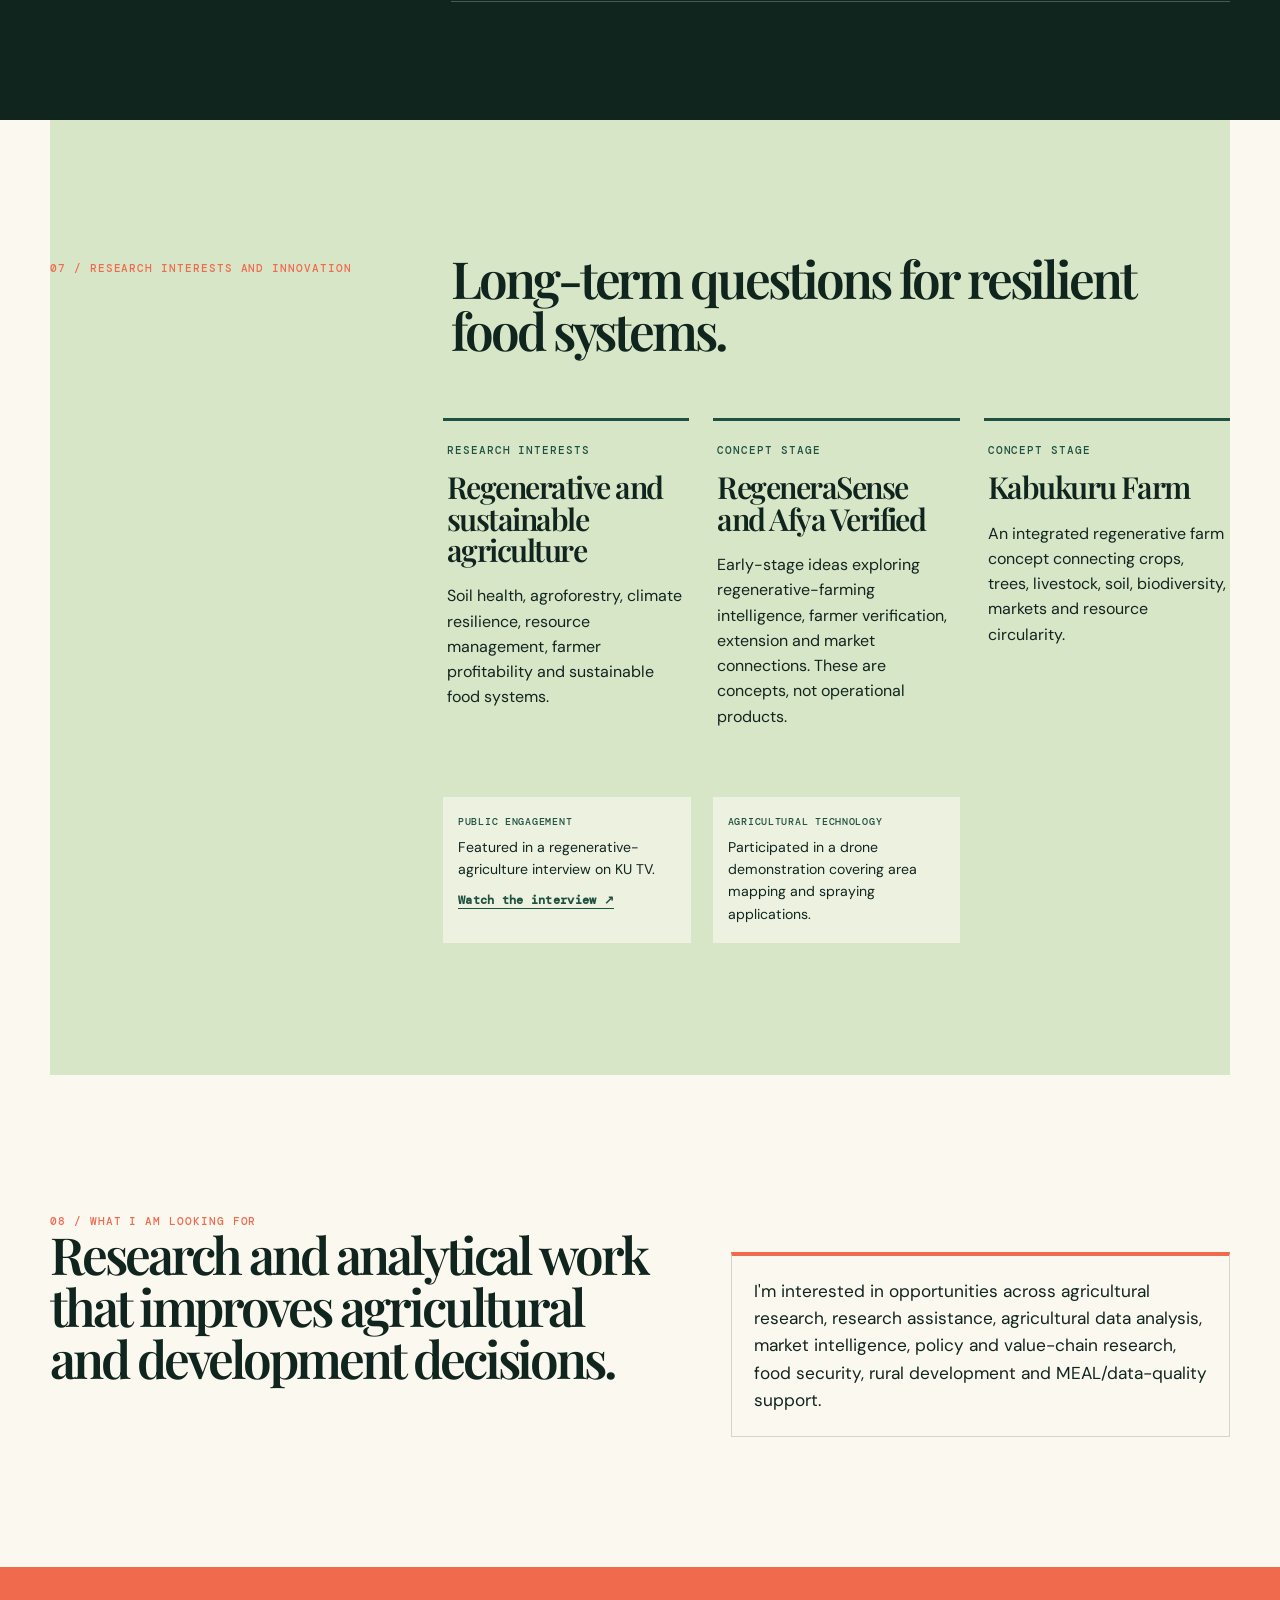
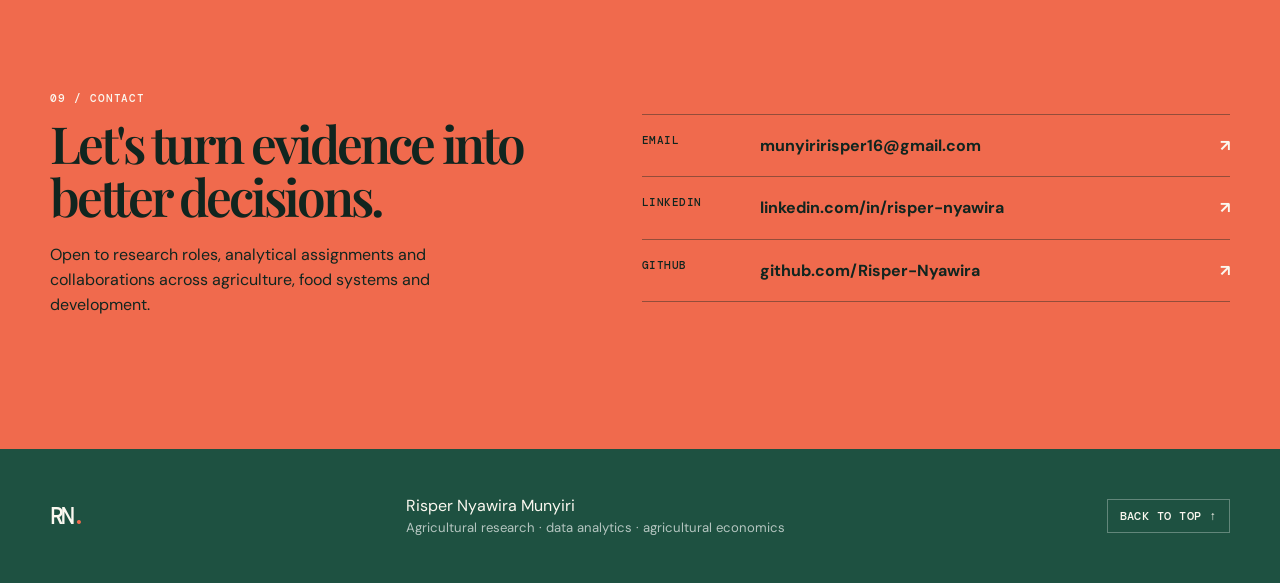
==== commit 51af4e53: "Use project-specific evidence visual for policy tracker" ====
--- a/index.html
+++ b/index.html
@@ -85,7 +85,7 @@
           <ul class="tags"><li>Agricultural policy</li><li>Evidence assessment</li><li>Excel</li><li>Research synthesis</li></ul>
           <div class="evidence-actions"><a class="text-link" href="https://github.com/Risper-Nyawira/kenya-agricultural-policy-impact-tracker" target="_blank" rel="noreferrer">Explore tracker & methodology ↗</a></div>
         </div>
-        <figure class="project-visual"><img src="kenya-food-security-dashboard.png" alt="Analytical dashboard preview from the agricultural data portfolio" /><figcaption>Evidence-led agricultural analysis</figcaption></figure>
+        <figure class="project-visual"><div class="project-visual-note"><strong>10</strong><span>preliminary intervention evidence assessments</span><small>One reusable 18-step framework</small></div><figcaption>Kenya agricultural policy evidence tracker</figcaption></figure>
       </article>
 
       <div class="project-grid">
--- a/styles.css
+++ b/styles.css
@@ -79,3 +79,35 @@
 .proof-link { display: inline-block; margin-top: 13px; color: var(--forest); border-bottom: 1px solid currentColor; font: 600 .72rem "DM Mono", monospace; letter-spacing: .025em; text-decoration: none; }.proof-link:hover { color: var(--coral); }
 .contact { padding: 115px 0; background: var(--coral); color: var(--ink); }.contact-grid { display: grid; grid-template-columns: 1fr 1.15fr; gap: 80px; }.contact h2 { margin: 12px 0 20px; font: 600 clamp(2.6rem, 4vw, 4.3rem)/1.02 "Playfair Display", serif; letter-spacing: -.06em; }.contact-grid > div > p:last-child { max-width: 460px; }.contact .section-label { color: var(--cream); }.contact-actions { display: grid; align-content: center; }.contact-actions a { display: grid; grid-template-columns: 100px minmax(0,1fr) auto; gap: 18px; padding: 18px 0; border-top: 1px solid rgba(17,37,31,.42); color: var(--ink); font-weight: 700; overflow-wrap: anywhere; text-decoration: none; }.contact-actions a:last-child { border-bottom: 1px solid rgba(17,37,31,.42); }.contact-actions a:hover { color: var(--cream); }.contact-actions span { font: 500 .67rem "DM Mono", monospace; letter-spacing: .05em; text-transform: uppercase; }.contact-actions b { color: var(--cream); }
 @media (max-width: 720px) { .hero { display: block; }.hero-portrait { width: min(280px,72vw); margin: 48px 0 0 auto; }.hero-portrait img { height: 370px; }.project-visual { margin-top: 28px; }.contact { padding: 80px 0; }.contact-grid { grid-template-columns: 1fr; gap: 35px; }.contact-actions a { grid-template-columns: 1fr auto; gap: 5px 12px; }.contact-actions span { grid-column: 1 / -1; } }
+
+
+/* Accessibility and responsive navigation improvements */
+.skip-link {
+  position: absolute;
+  top: 8px;
+  left: 8px;
+  z-index: 1000;
+  padding: 10px 14px;
+  transform: translateY(-160%);
+  background: var(--forest);
+  color: var(--cream);
+  font-weight: 700;
+  text-decoration: none;
+}
+.skip-link:focus { transform: translateY(0); }
+:focus-visible {
+  outline: 3px solid var(--coral);
+  outline-offset: 4px;
+}
+.nav-toggle { cursor: pointer; }
+@media (prefers-reduced-motion: reduce) {
+  *, *::before, *::after {
+    scroll-behavior: auto !important;
+    animation-duration: 0.01ms !important;
+    animation-iteration-count: 1 !important;
+    transition-duration: 0.01ms !important;
+  }
+}
+@media (max-width: 720px) {
+  .hero-bottom > div { display: flex; flex-direction: column; align-items: flex-start; gap: 8px; }
+}
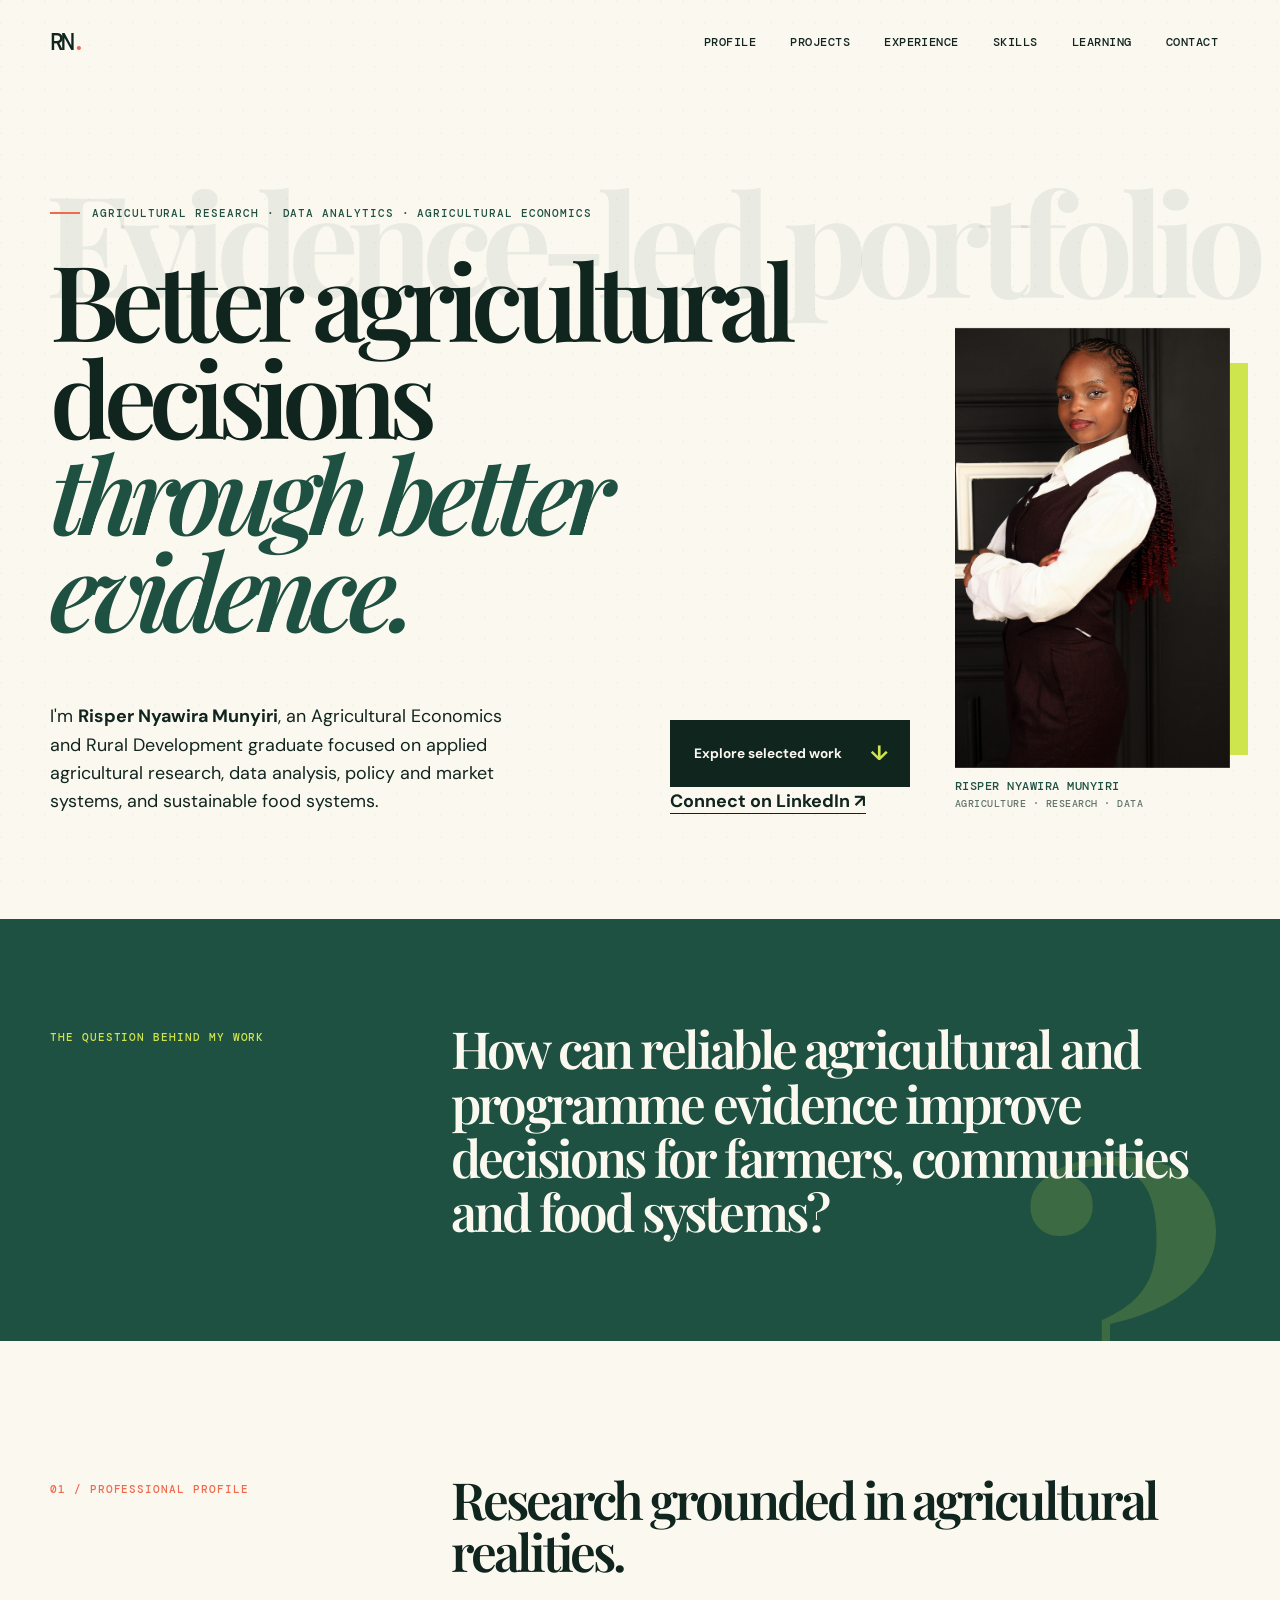
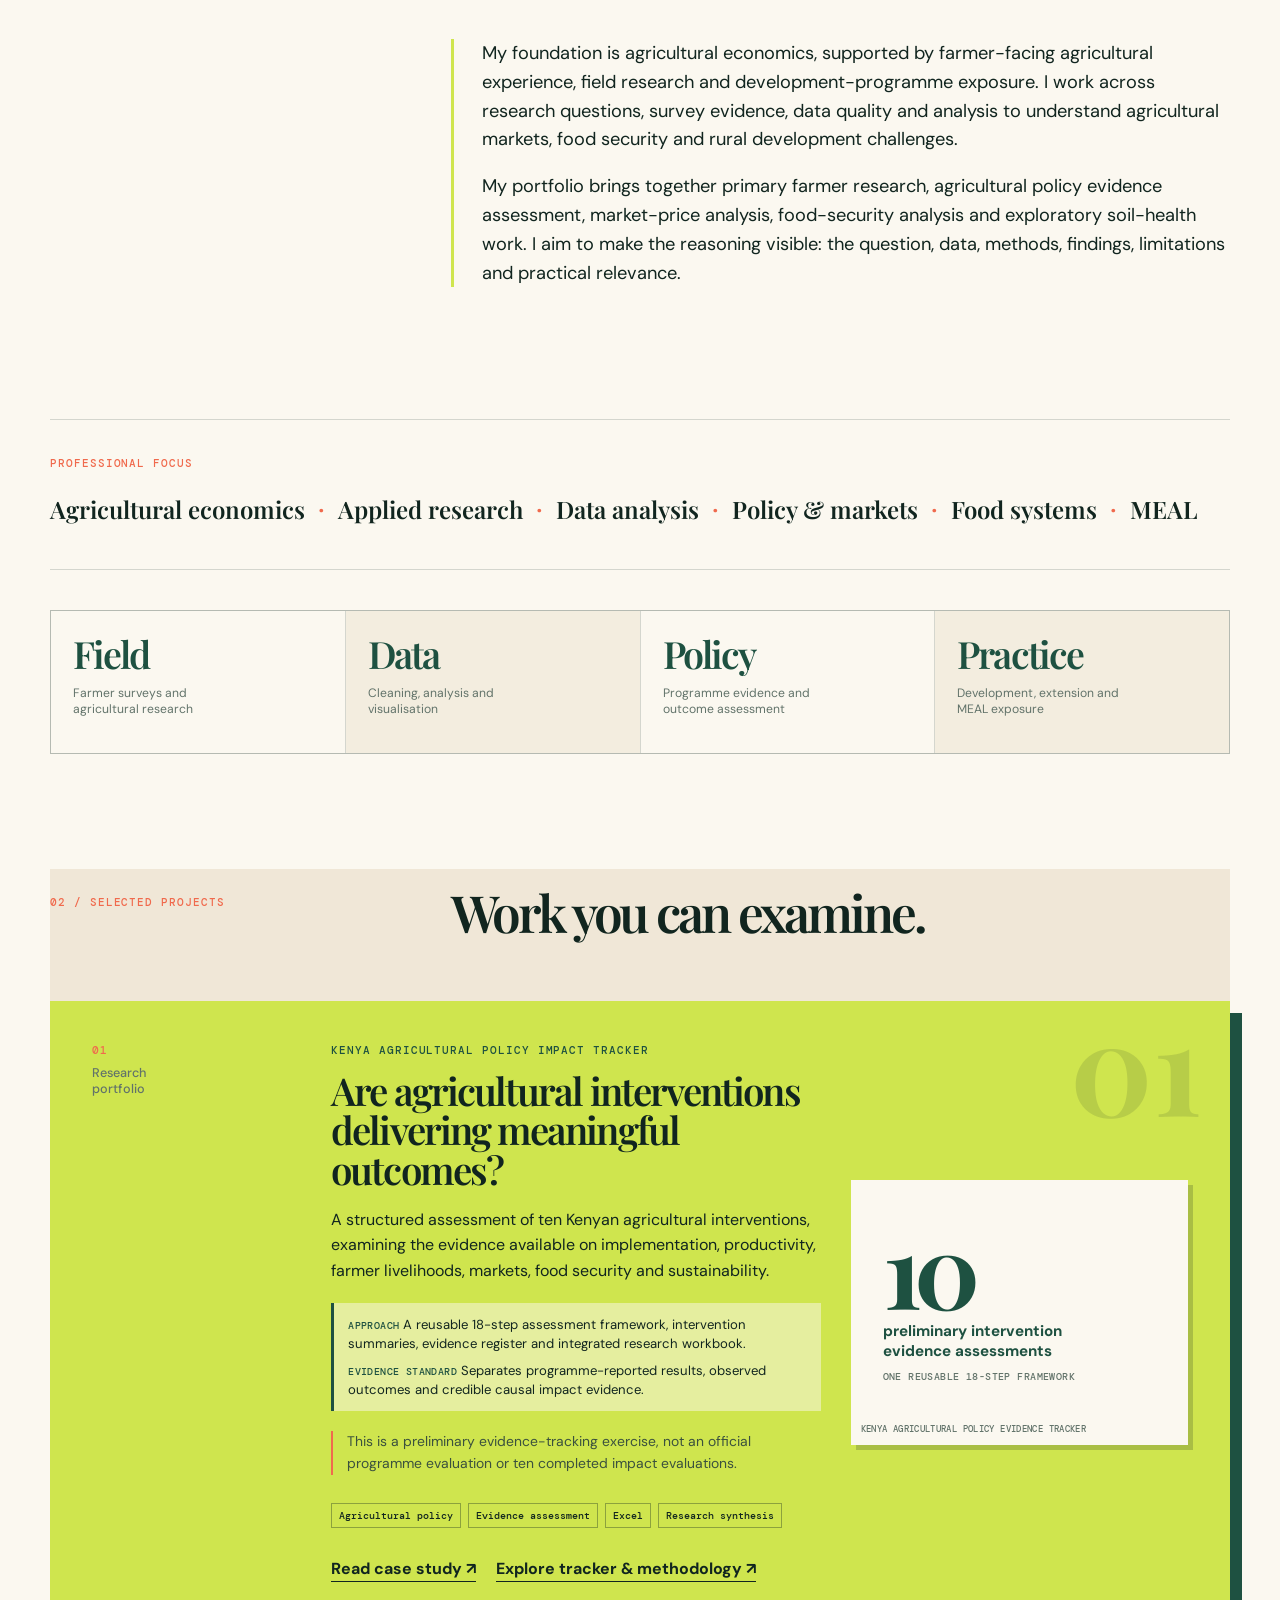
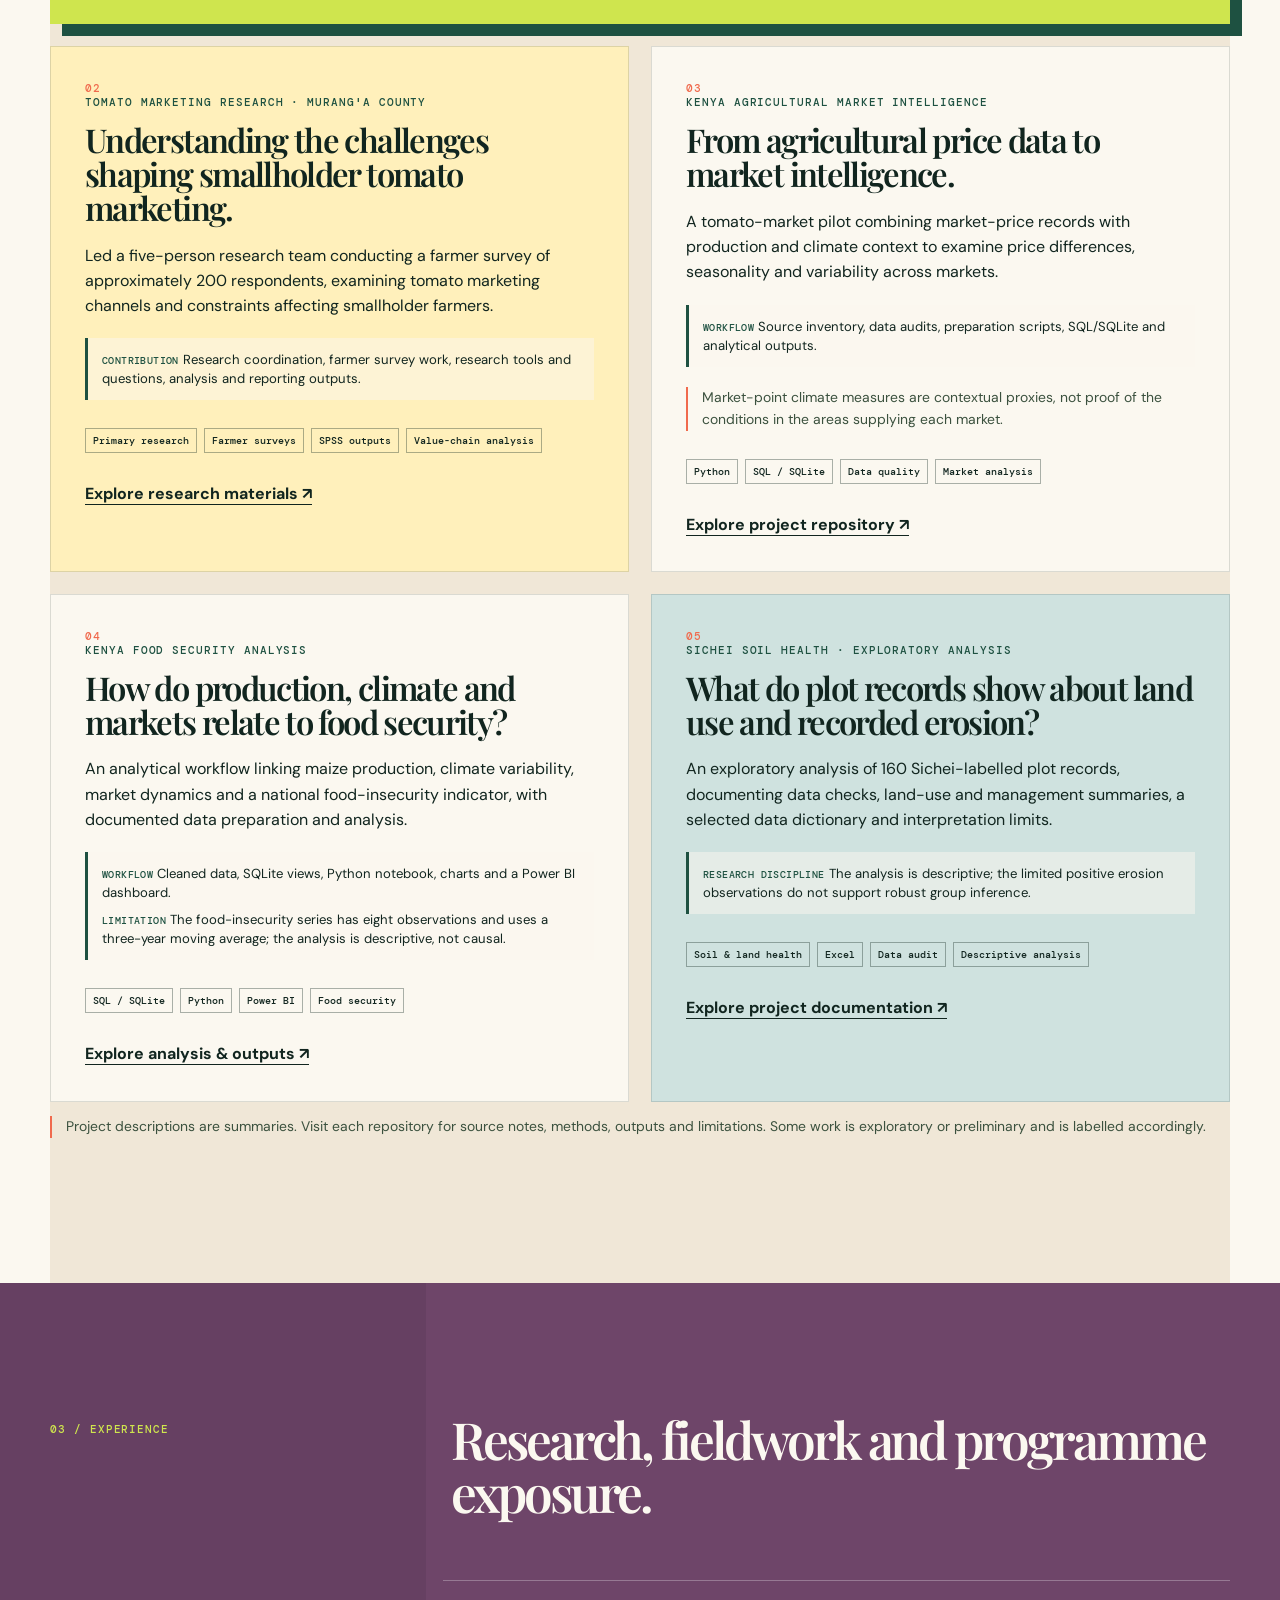
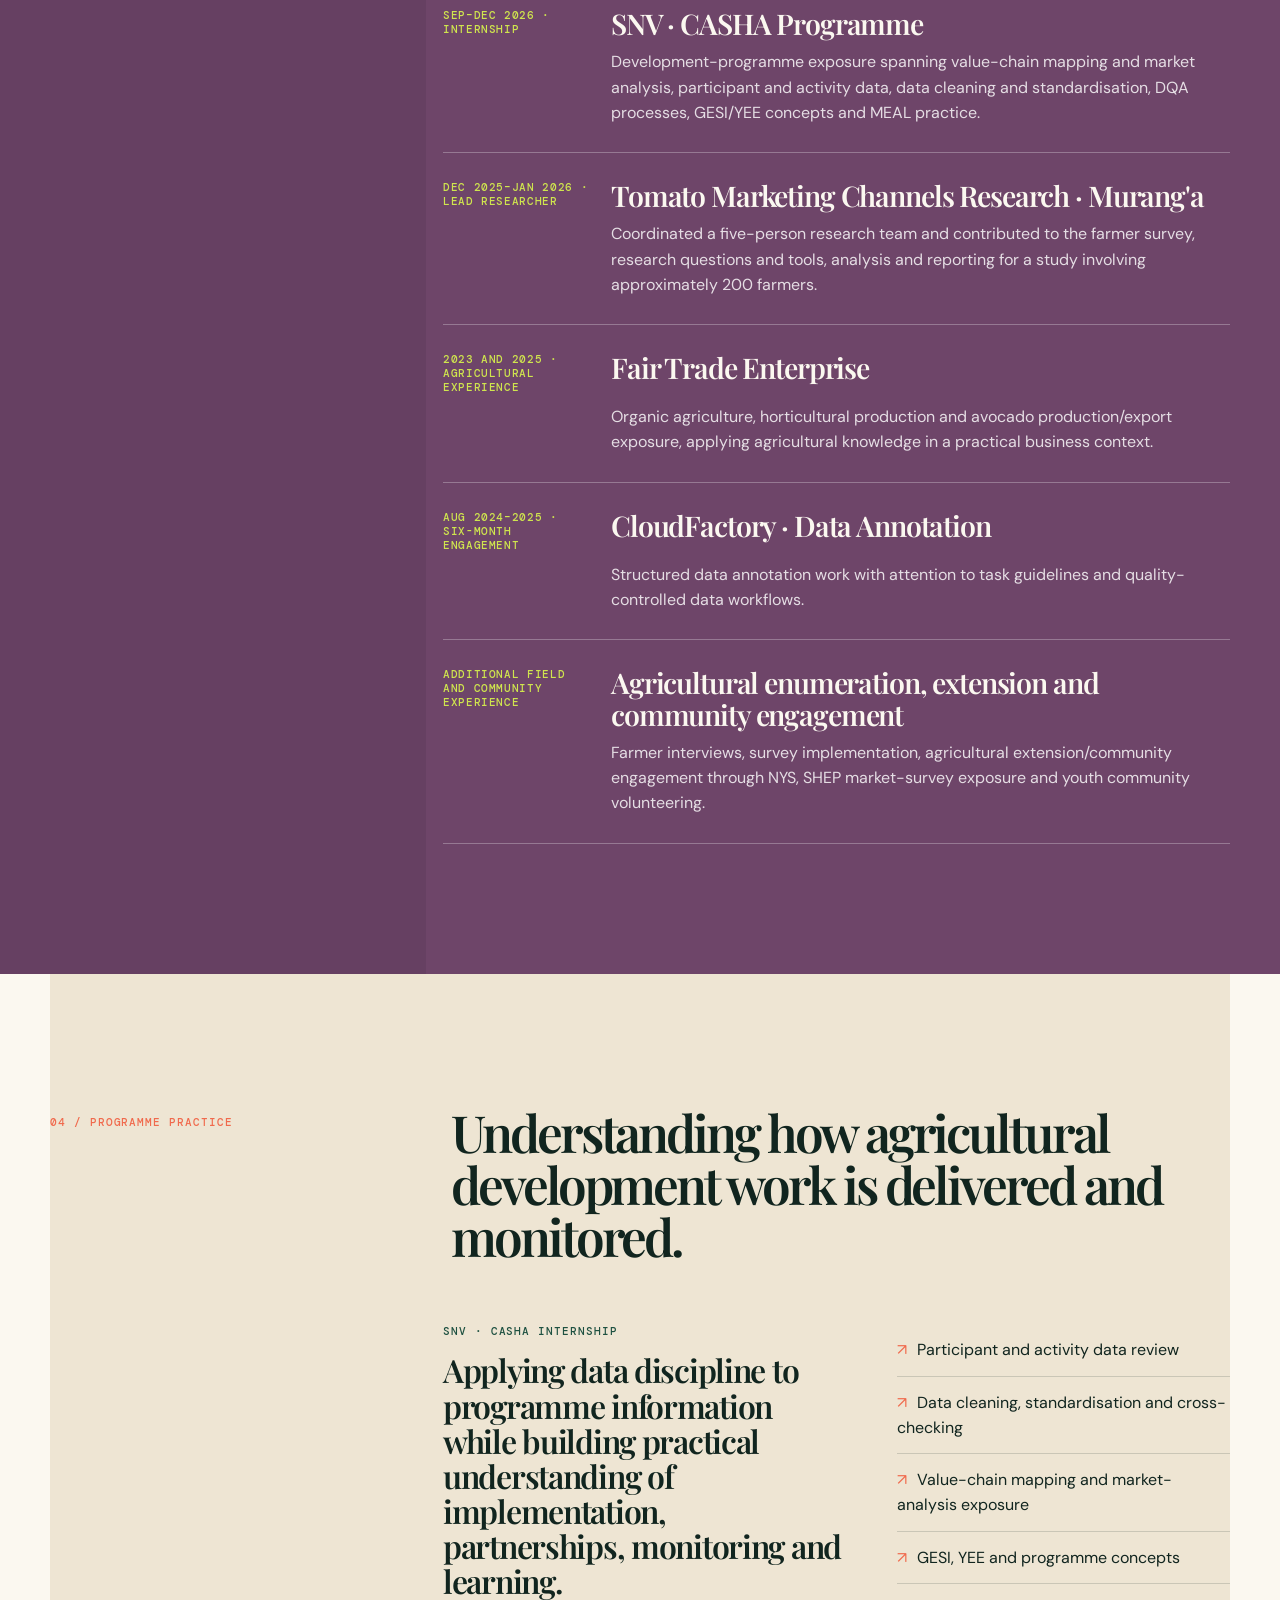
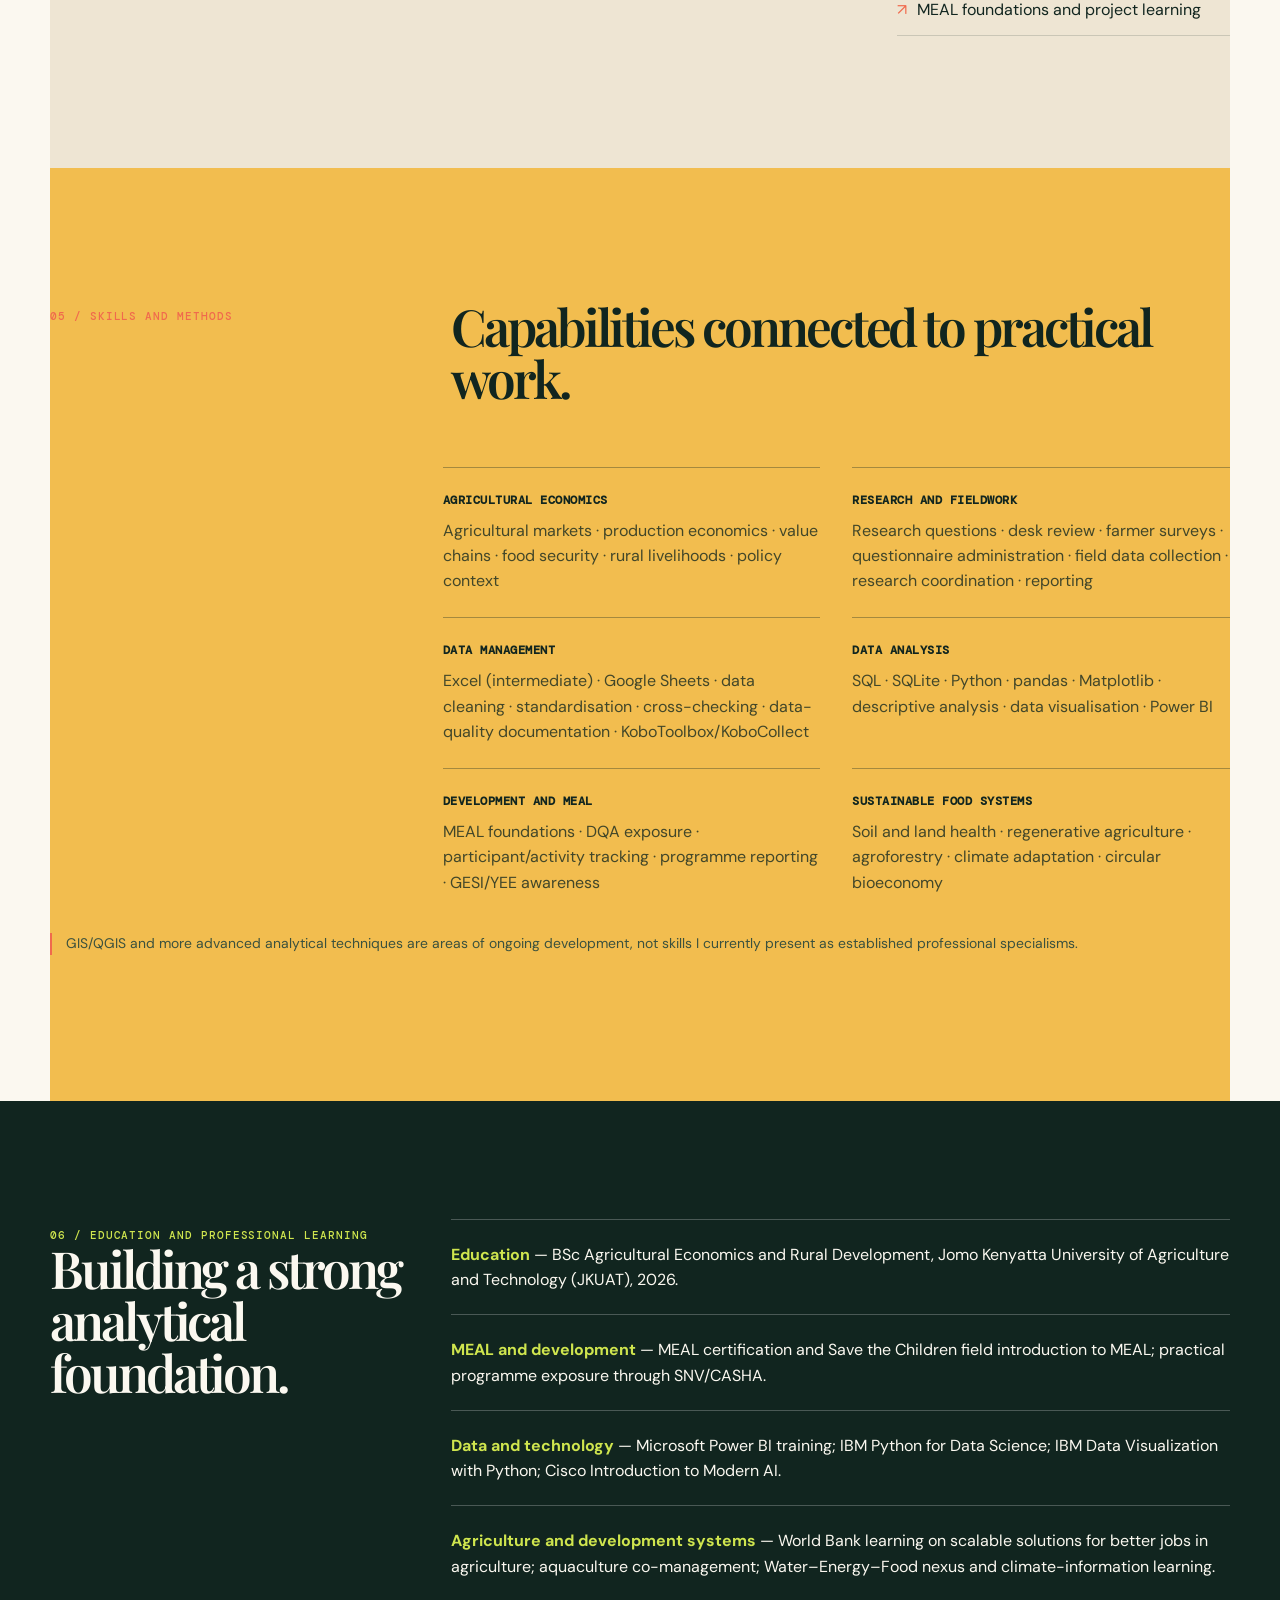
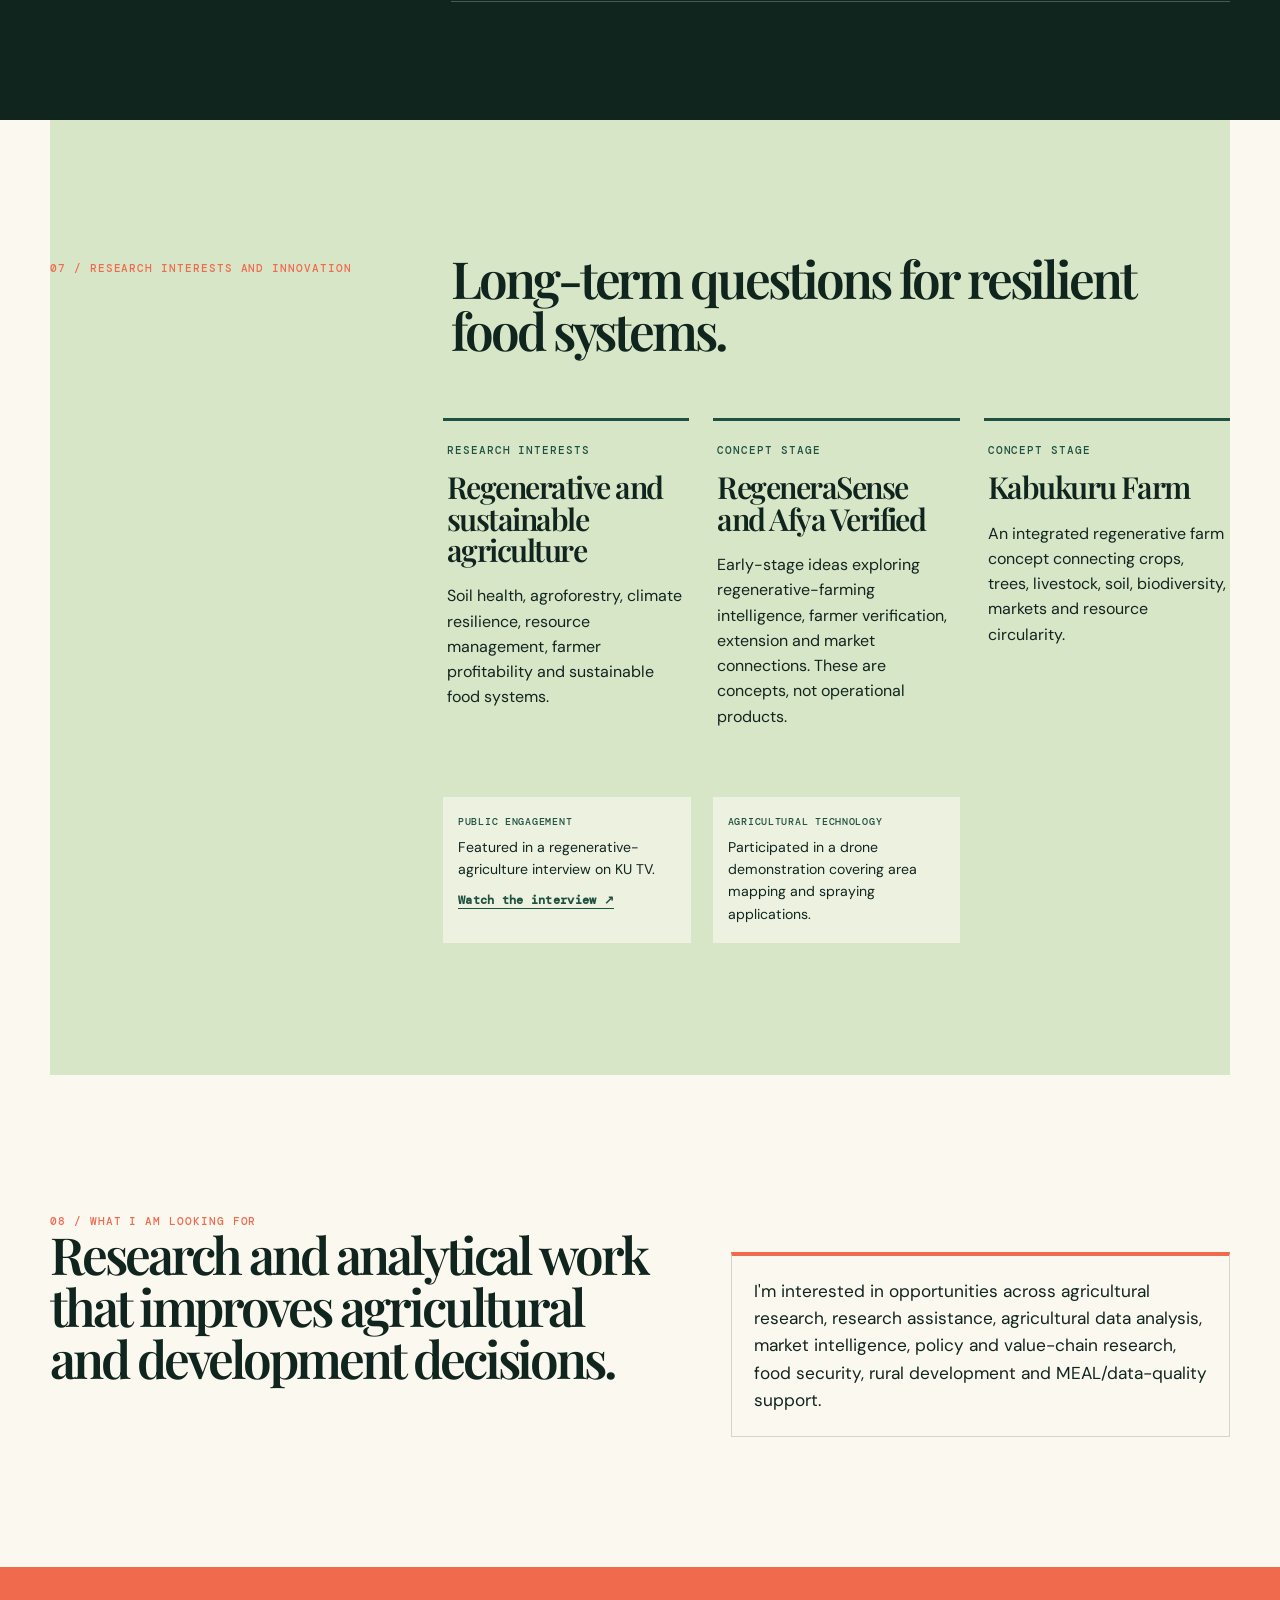
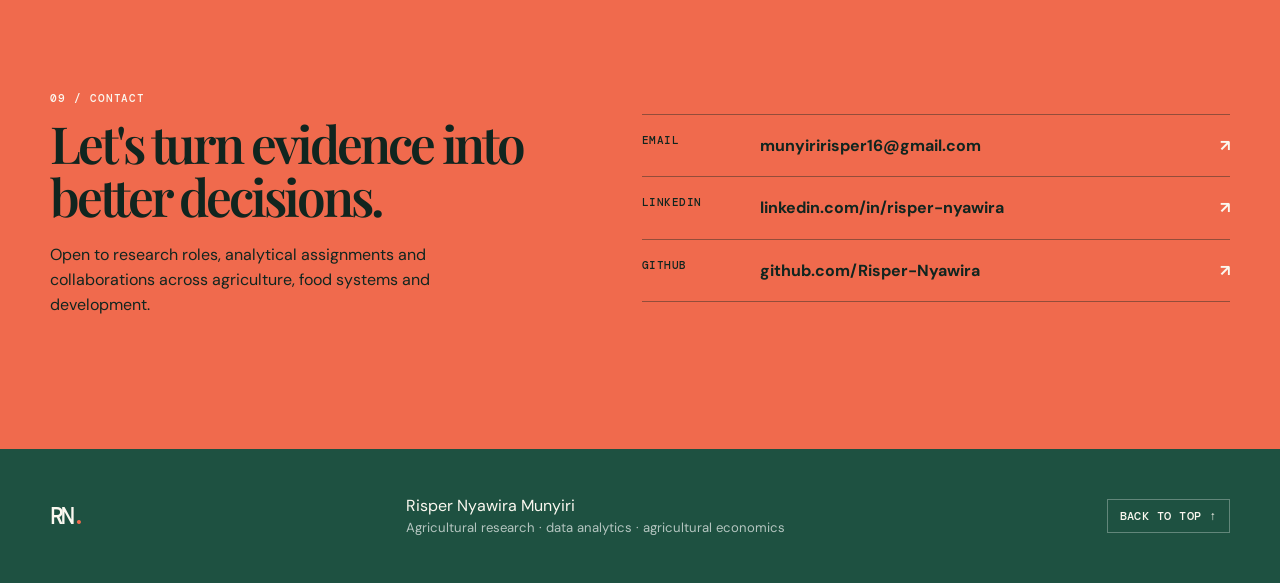
==== commit 4a53fc75: "Link featured policy tracker to its case study" ====
--- a/index.html
+++ b/index.html
@@ -83,7 +83,7 @@
           </div>
           <p class="note">This is a preliminary evidence-tracking exercise, not an official programme evaluation or ten completed impact evaluations.</p>
           <ul class="tags"><li>Agricultural policy</li><li>Evidence assessment</li><li>Excel</li><li>Research synthesis</li></ul>
-          <div class="evidence-actions"><a class="text-link" href="https://github.com/Risper-Nyawira/kenya-agricultural-policy-impact-tracker" target="_blank" rel="noreferrer">Explore tracker & methodology ↗</a></div>
+          <div class="evidence-actions"><a class="text-link" href="projects/policy-impact-tracker.html">Read case study ↗</a><a class="text-link" href="https://github.com/Risper-Nyawira/kenya-agricultural-policy-impact-tracker" target="_blank" rel="noreferrer">Explore tracker & methodology ↗</a></div>
         </div>
         <figure class="project-visual"><div class="project-visual-note"><strong>10</strong><span>preliminary intervention evidence assessments</span><small>One reusable 18-step framework</small></div><figcaption>Kenya agricultural policy evidence tracker</figcaption></figure>
       </article>
--- a/styles.css
+++ b/styles.css
@@ -111,3 +111,72 @@
 @media (max-width: 720px) {
   .hero-bottom > div { display: flex; flex-direction: column; align-items: flex-start; gap: 8px; }
 }
+
+.project-visual-note {
+  min-height: 225px;
+  display: flex;
+  flex-direction: column;
+  justify-content: center;
+  align-items: flex-start;
+  gap: 8px;
+  padding: 22px;
+  background: var(--cream);
+  color: var(--forest);
+}
+.project-visual-note strong {
+  font: 700 clamp(4rem, 8vw, 6.5rem)/.9 "Playfair Display", serif;
+  letter-spacing: -.07em;
+}
+.project-visual-note span {
+  max-width: 230px;
+  font-size: .95rem;
+  font-weight: 700;
+  line-height: 1.3;
+}
+.project-visual-note small {
+  color: var(--muted);
+  font: 500 .65rem "DM Mono", monospace;
+  letter-spacing: .04em;
+  text-transform: uppercase;
+}
+
+.case-study { padding-bottom: 90px; }
+.case-hero { padding-top: 76px; padding-bottom: 54px; }
+.case-hero h1 {
+  max-width: 900px;
+  margin: 14px 0 22px;
+  color: var(--forest);
+  font: 600 clamp(2.8rem, 6vw, 5.4rem)/.98 "Playfair Display", serif;
+  letter-spacing: -.055em;
+}
+.case-lead { max-width: 780px; font-size: 1.12rem; line-height: 1.65; }
+.case-meta {
+  display: grid;
+  grid-template-columns: repeat(4, minmax(0, 1fr));
+  gap: 14px;
+  margin: 38px 0 22px;
+}
+.case-meta > div { padding: 16px; border-top: 2px solid var(--forest); background: rgba(251,248,240,.65); }
+.case-meta span { display: block; margin-bottom: 8px; color: var(--muted); font: 500 .62rem "DM Mono", monospace; letter-spacing: .06em; text-transform: uppercase; }
+.case-meta strong { display: block; color: var(--forest); font-size: .9rem; line-height: 1.35; }
+.case-warning { max-width: 900px; padding: 14px 16px; border-left: 3px solid var(--coral); background: rgba(251,248,240,.8); font-size: .88rem; line-height: 1.5; }
+.case-section { padding-top: 46px; padding-bottom: 24px; }
+.case-section h2 { max-width: 850px; margin: 10px 0 20px; color: var(--forest); font: 600 clamp(1.8rem, 3.3vw, 2.8rem)/1.08 "Playfair Display", serif; letter-spacing: -.035em; }
+.case-section p, .case-section li { max-width: 900px; font-size: .96rem; line-height: 1.72; }
+.case-section ul, .case-section ol { padding-left: 1.35rem; }
+.case-section li { margin: 7px 0; }
+.case-table-wrap { overflow-x: auto; margin: 24px 0; }
+.case-table { width: 100%; border-collapse: collapse; background: rgba(251,248,240,.6); font-size: .82rem; line-height: 1.45; }
+.case-table th, .case-table td { padding: 12px 13px; border-bottom: 1px solid rgba(17,37,31,.16); text-align: left; vertical-align: top; }
+.case-table th { color: var(--cream); background: var(--forest); font: 500 .65rem "DM Mono", monospace; letter-spacing: .04em; text-transform: uppercase; }
+.case-table td:first-child { white-space: nowrap; font: 500 .7rem "DM Mono", monospace; }
+.case-steps { columns: 2; column-gap: 42px; }
+.case-steps li { break-inside: avoid; }
+@media (max-width: 720px) {
+  .case-meta { grid-template-columns: repeat(2, minmax(0, 1fr)); }
+  .case-steps { columns: 1; }
+  .case-hero { padding-top: 48px; }
+}
+@media (max-width: 420px) {
+  .case-meta { grid-template-columns: 1fr; }
+}
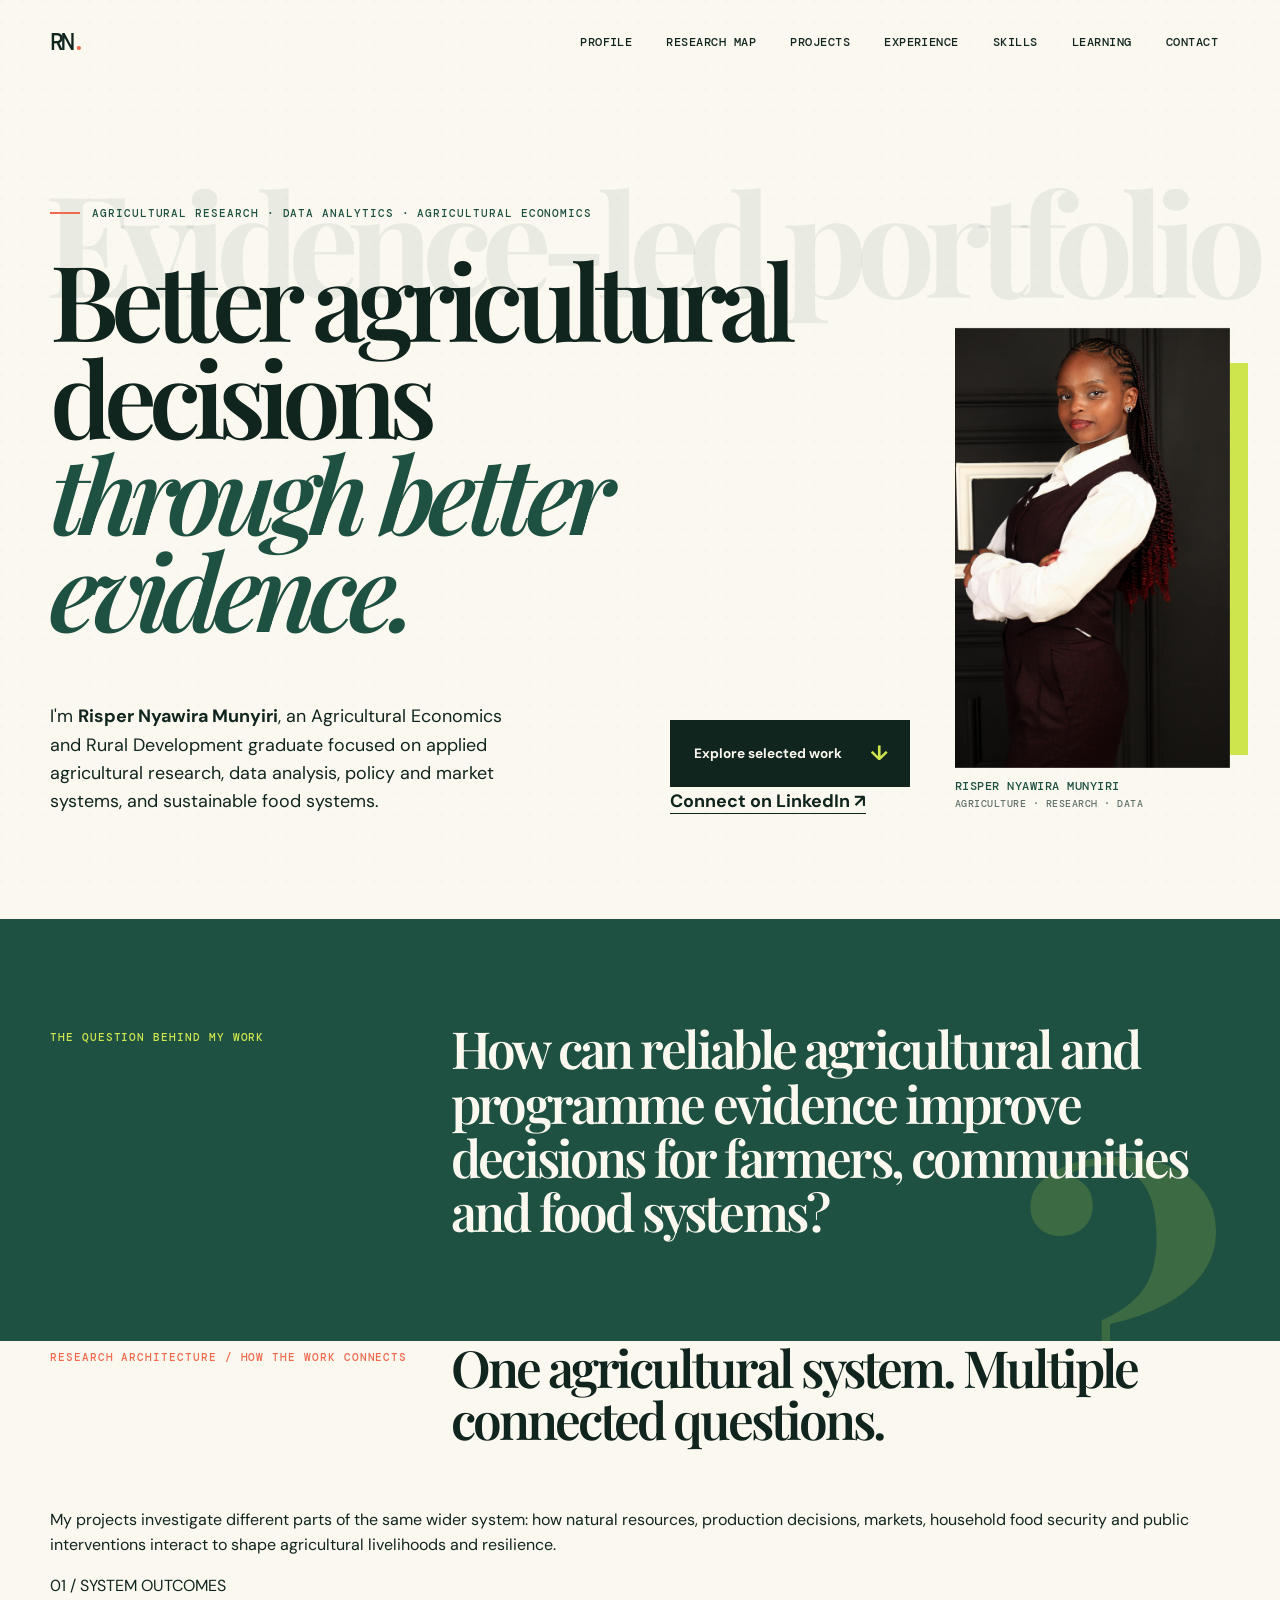
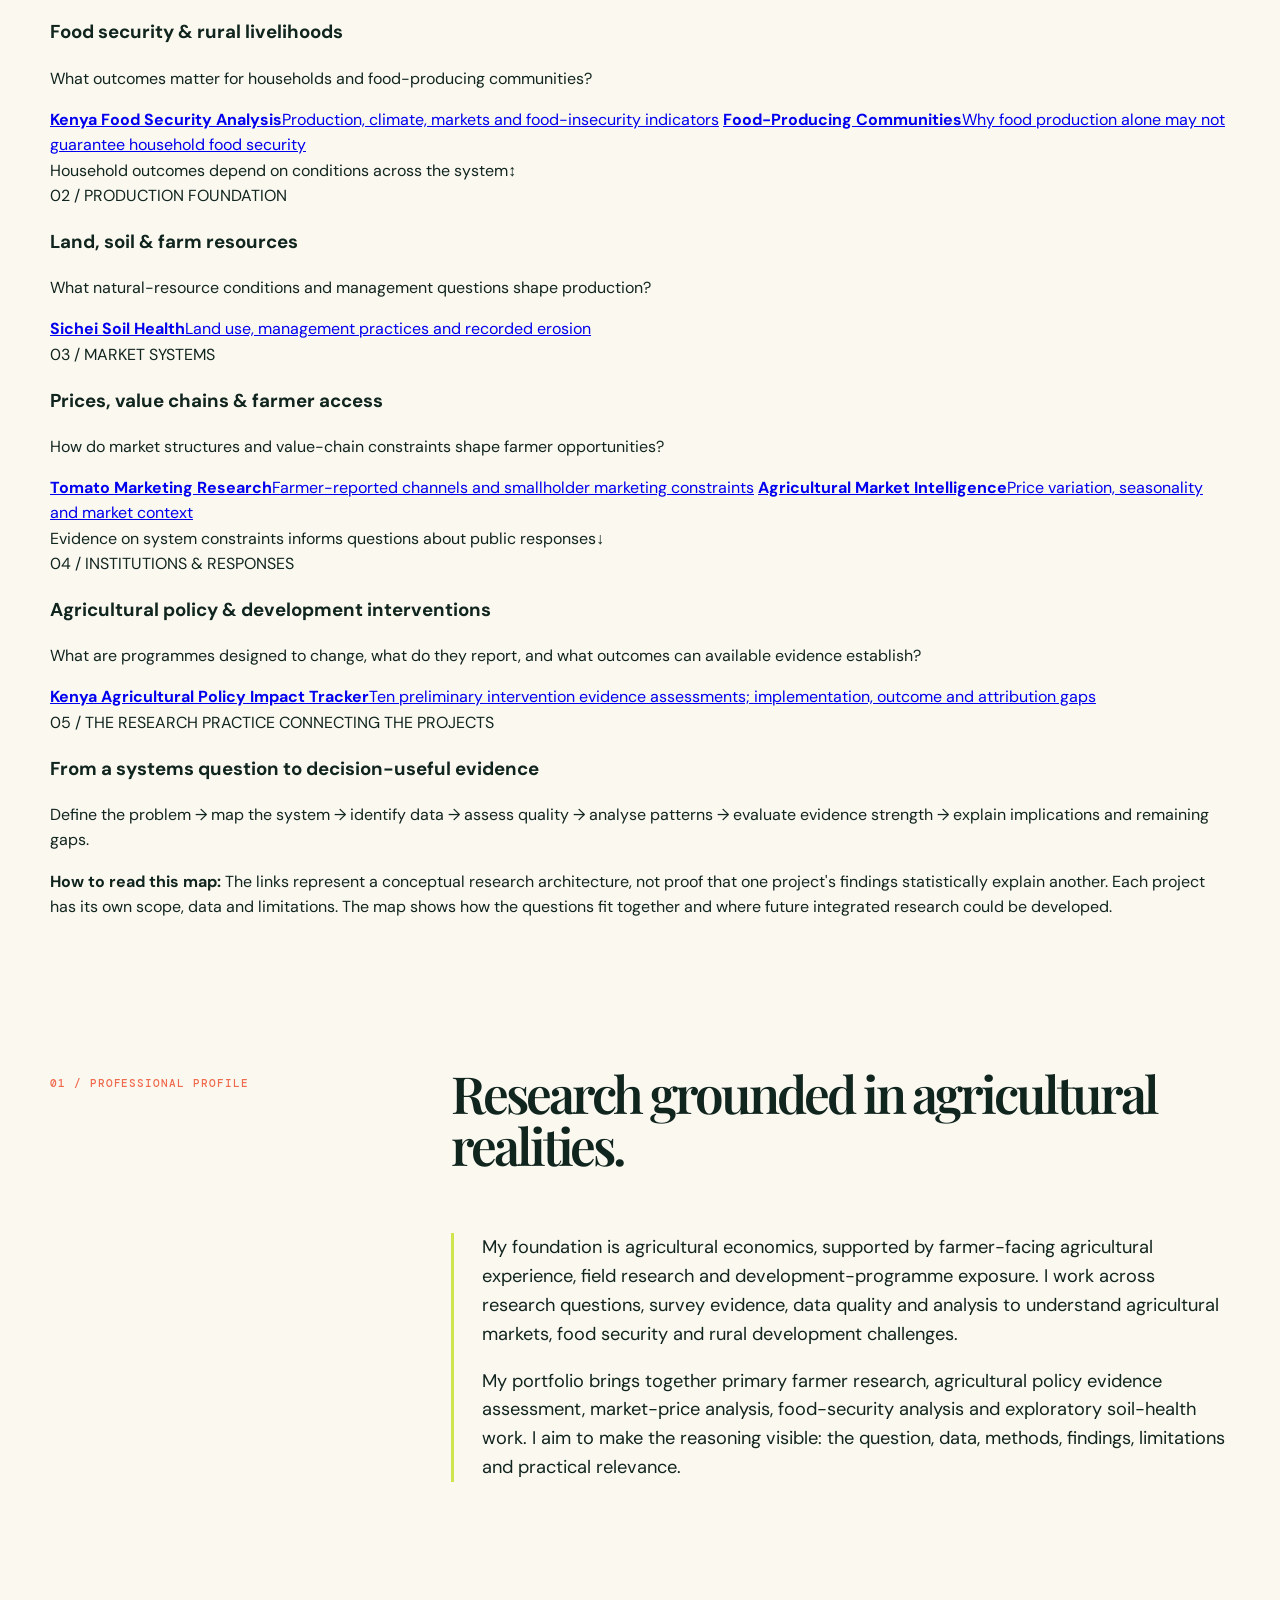
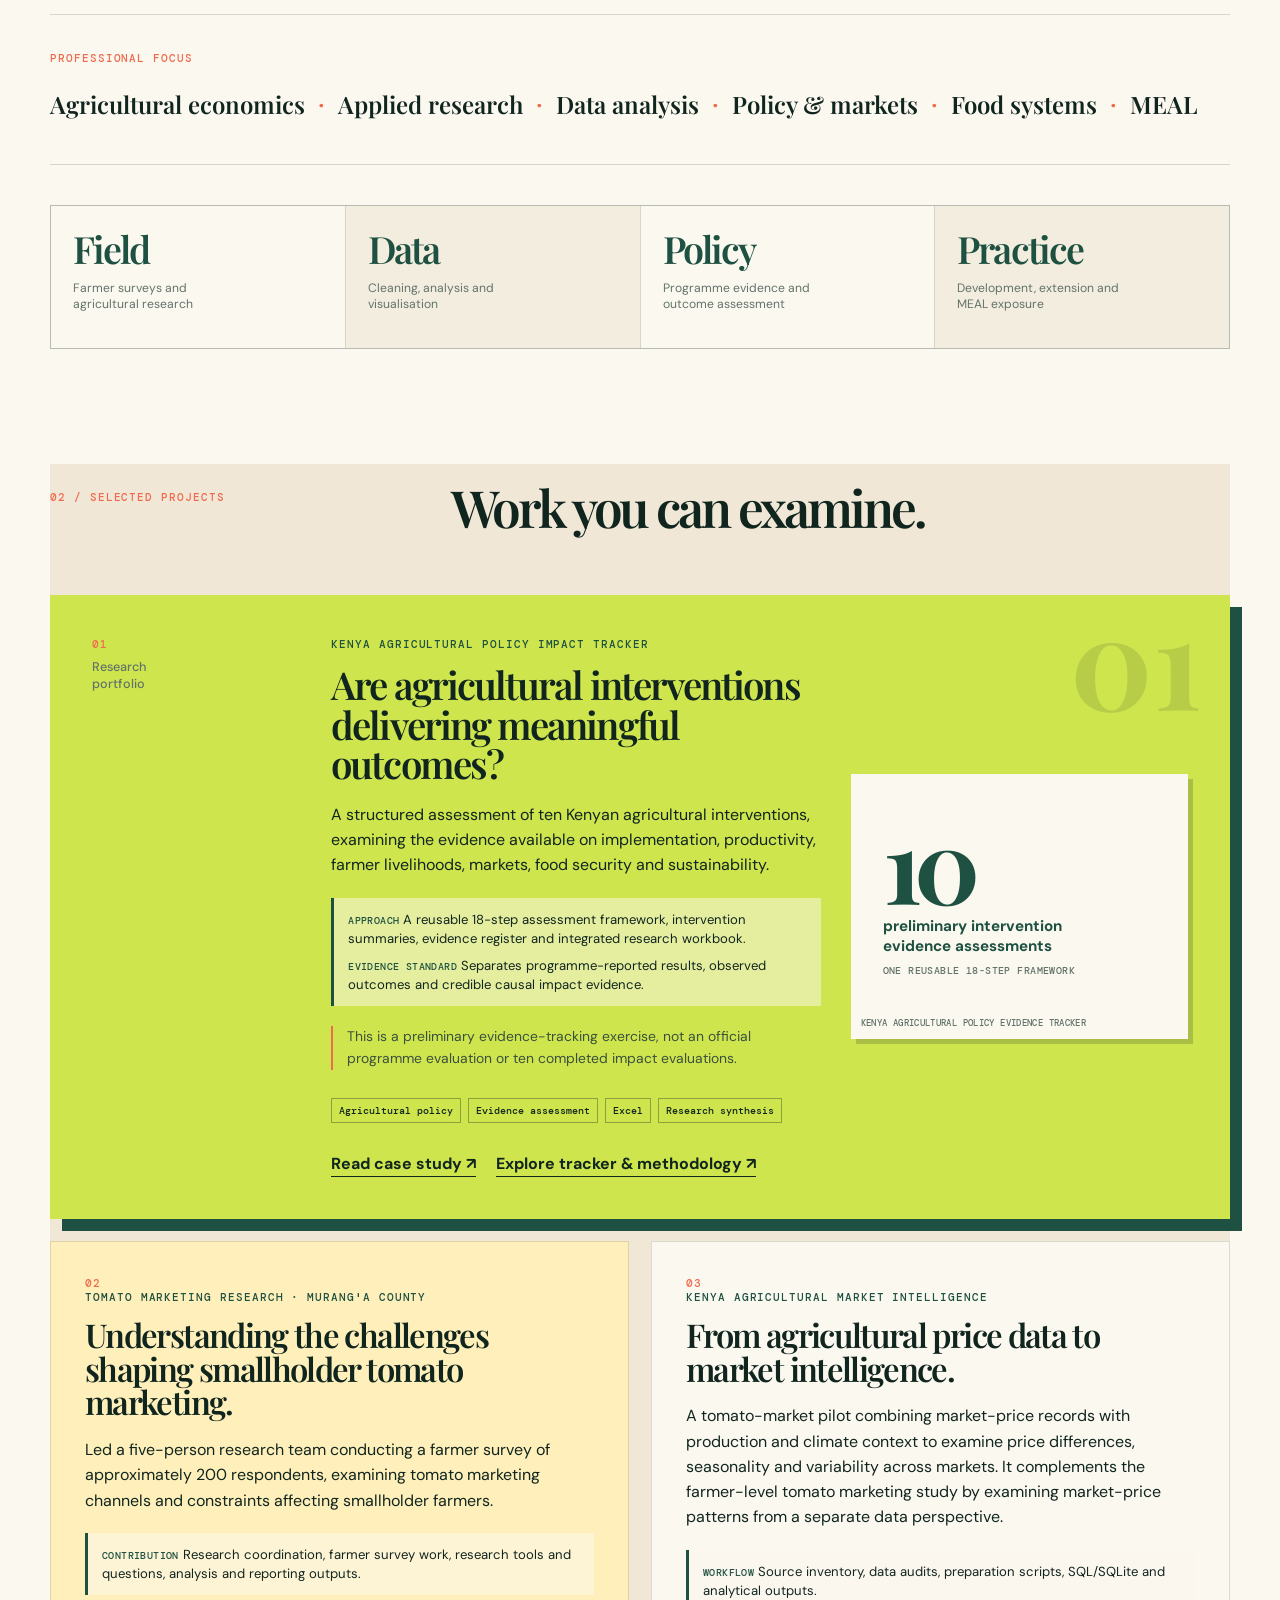
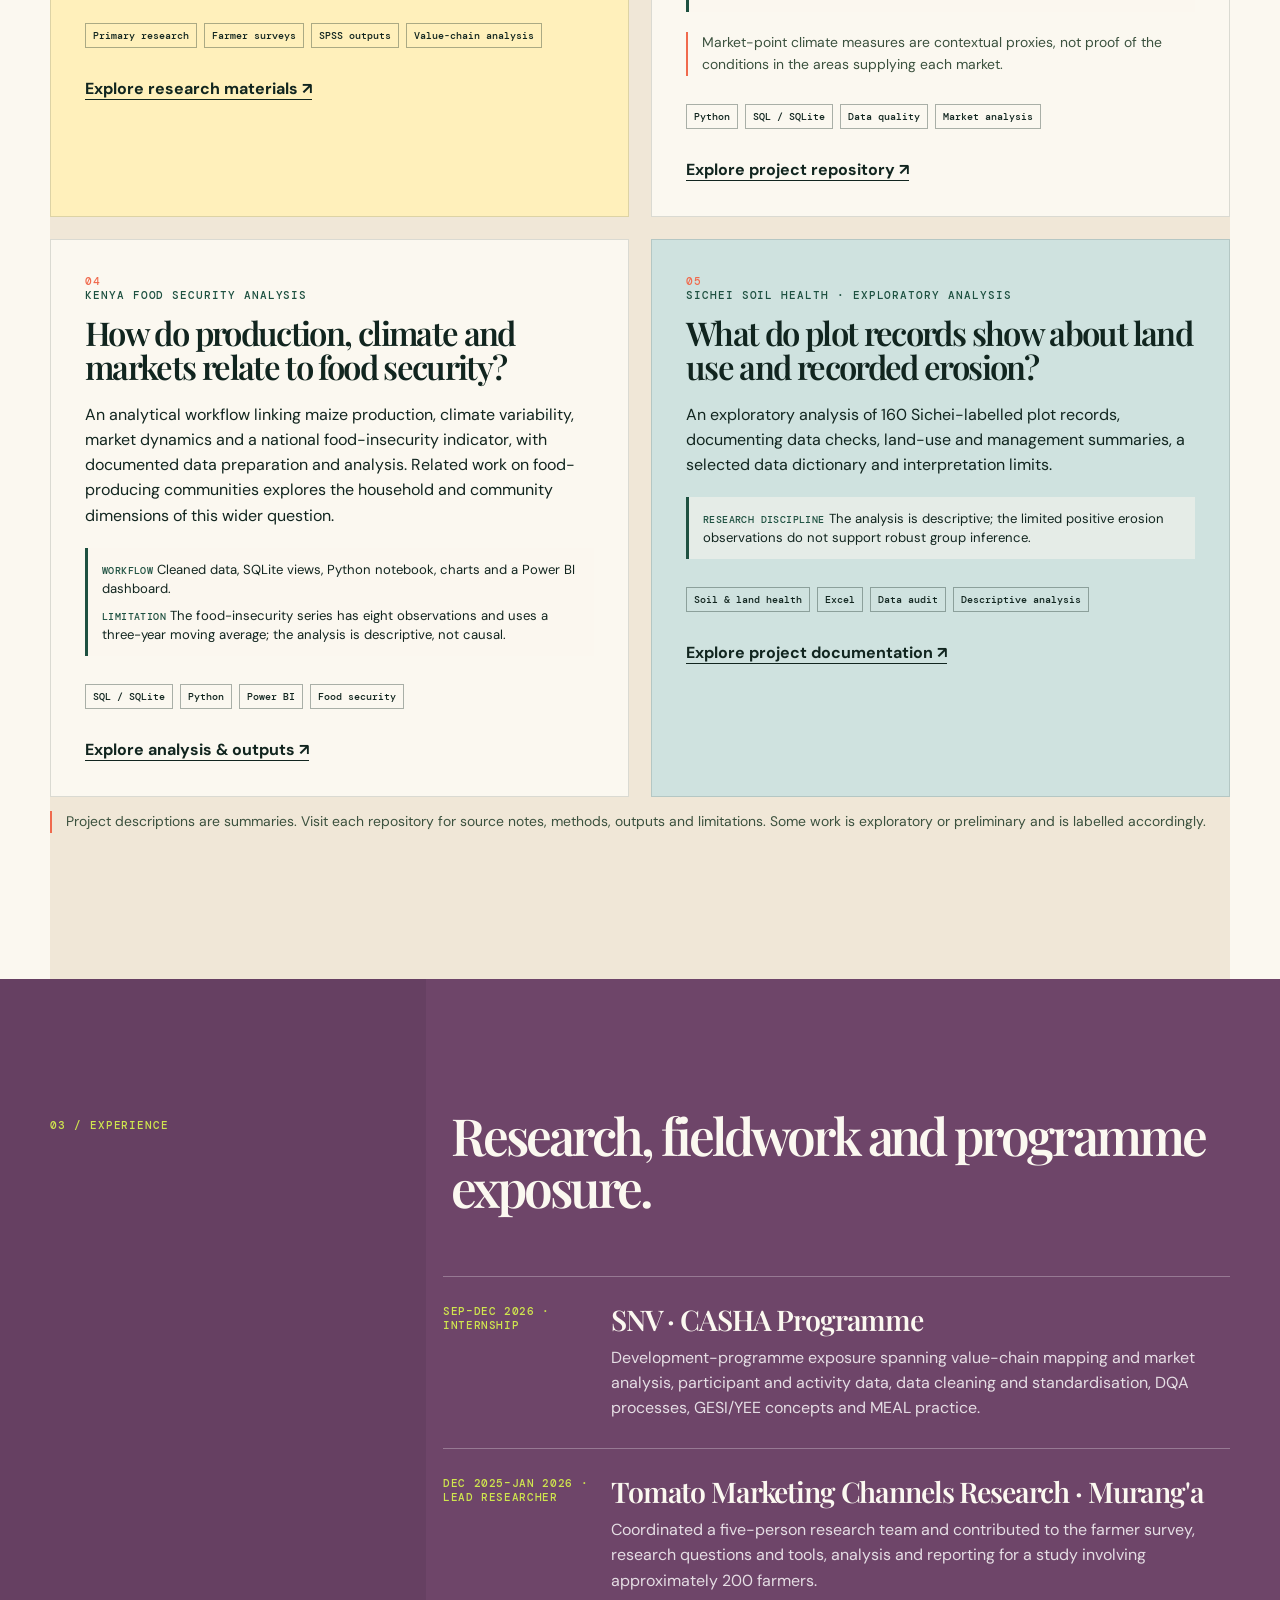
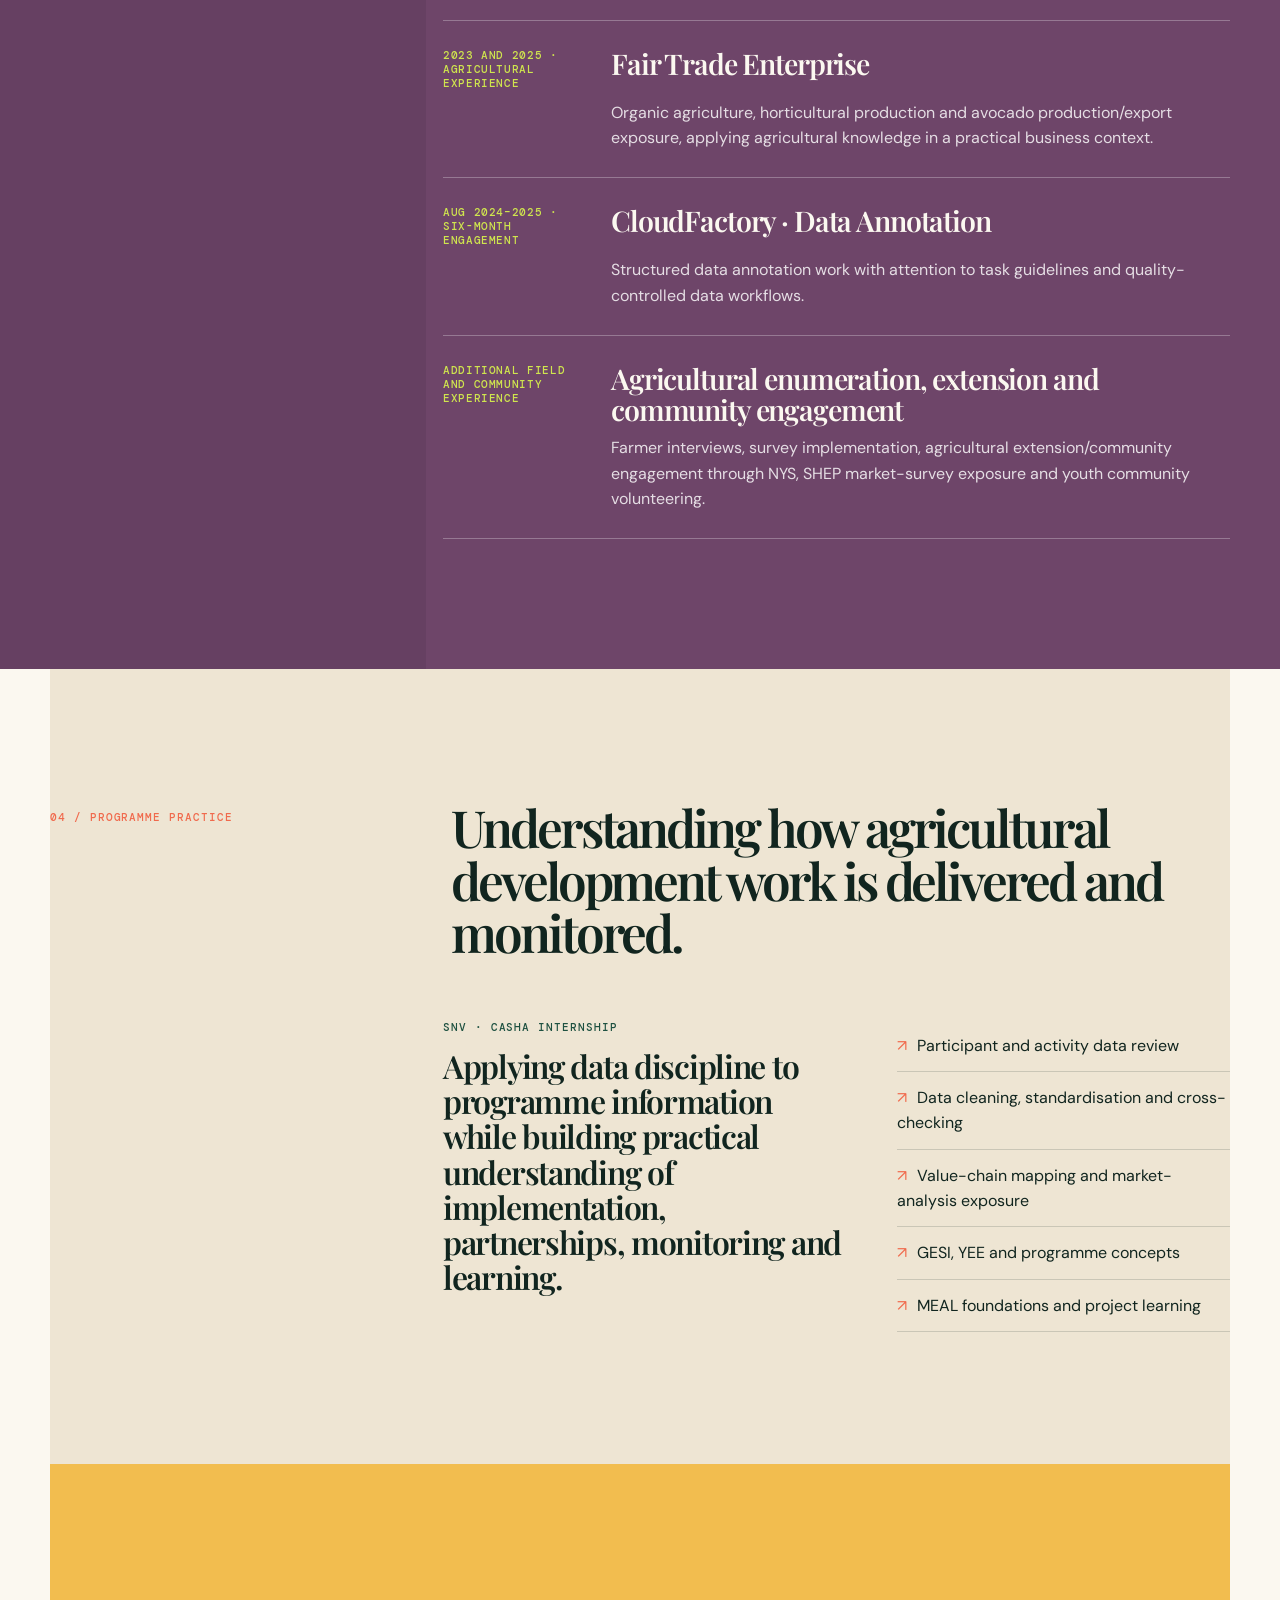
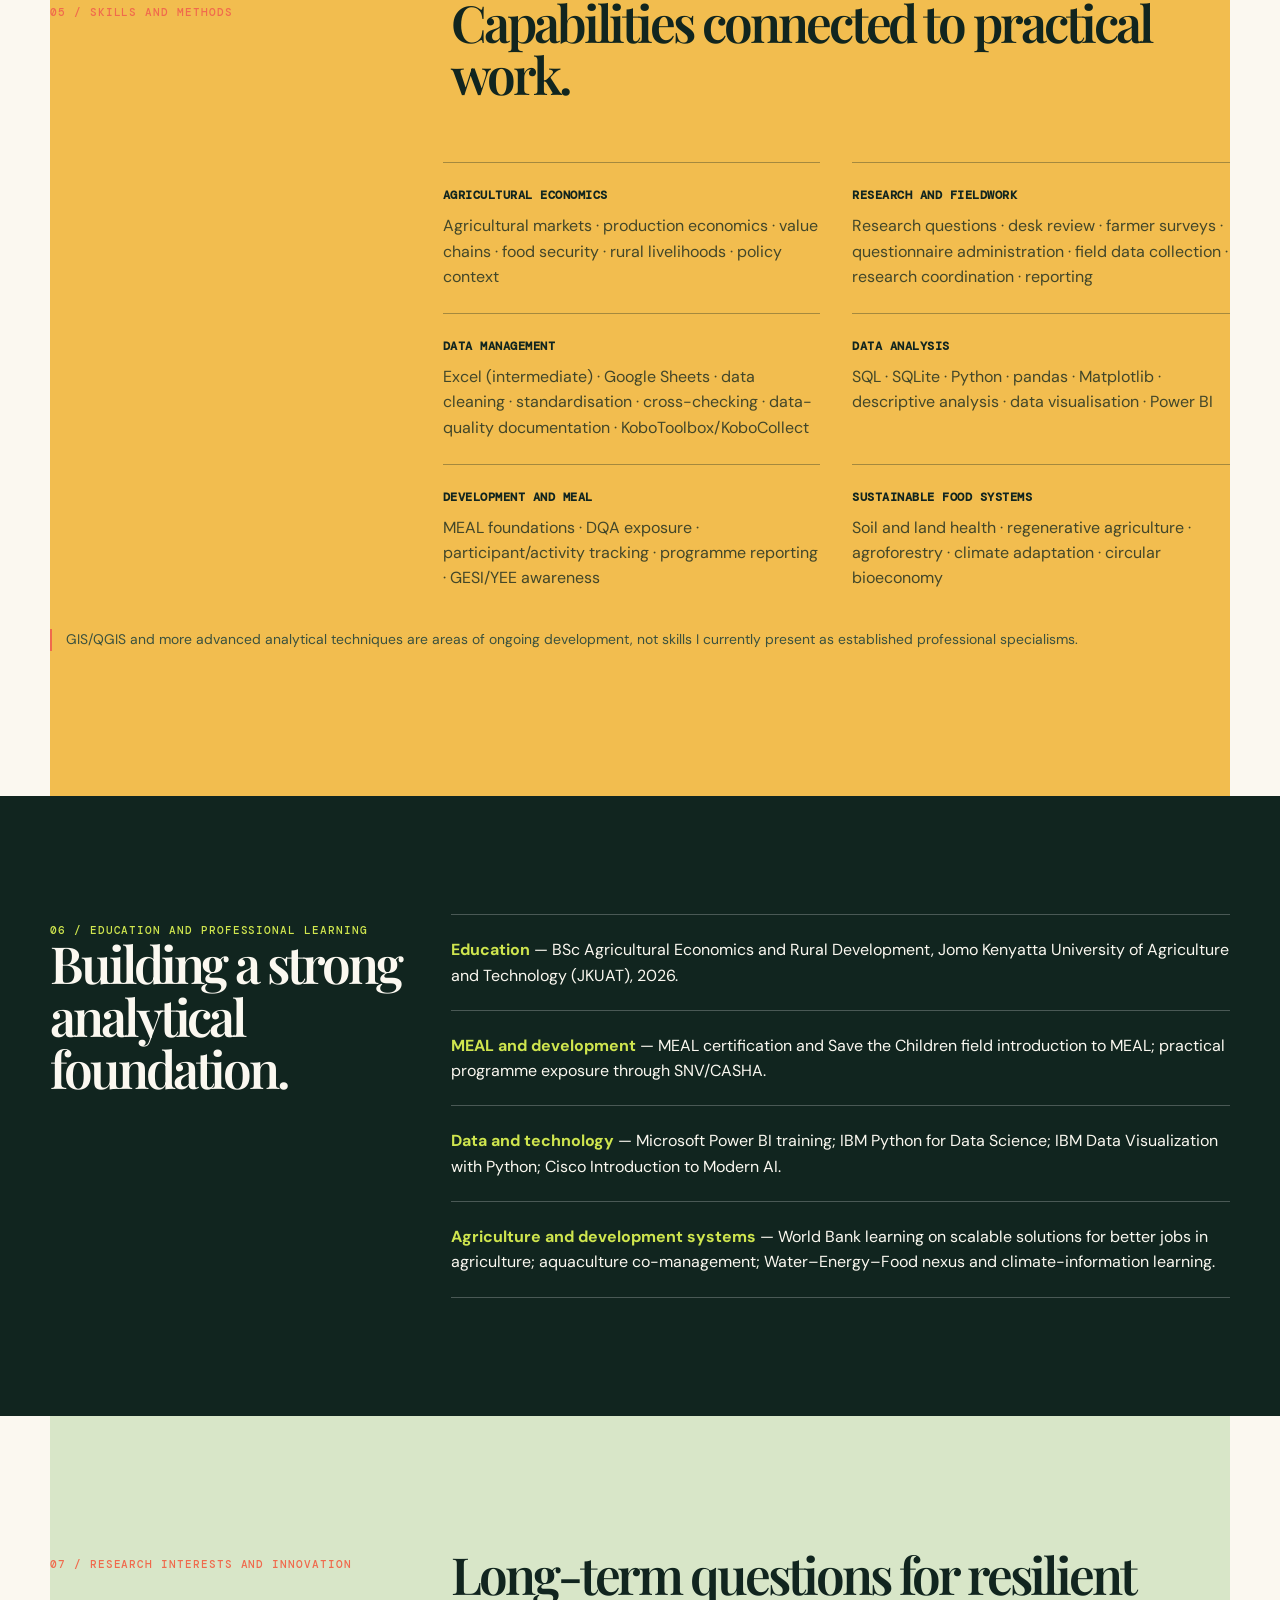
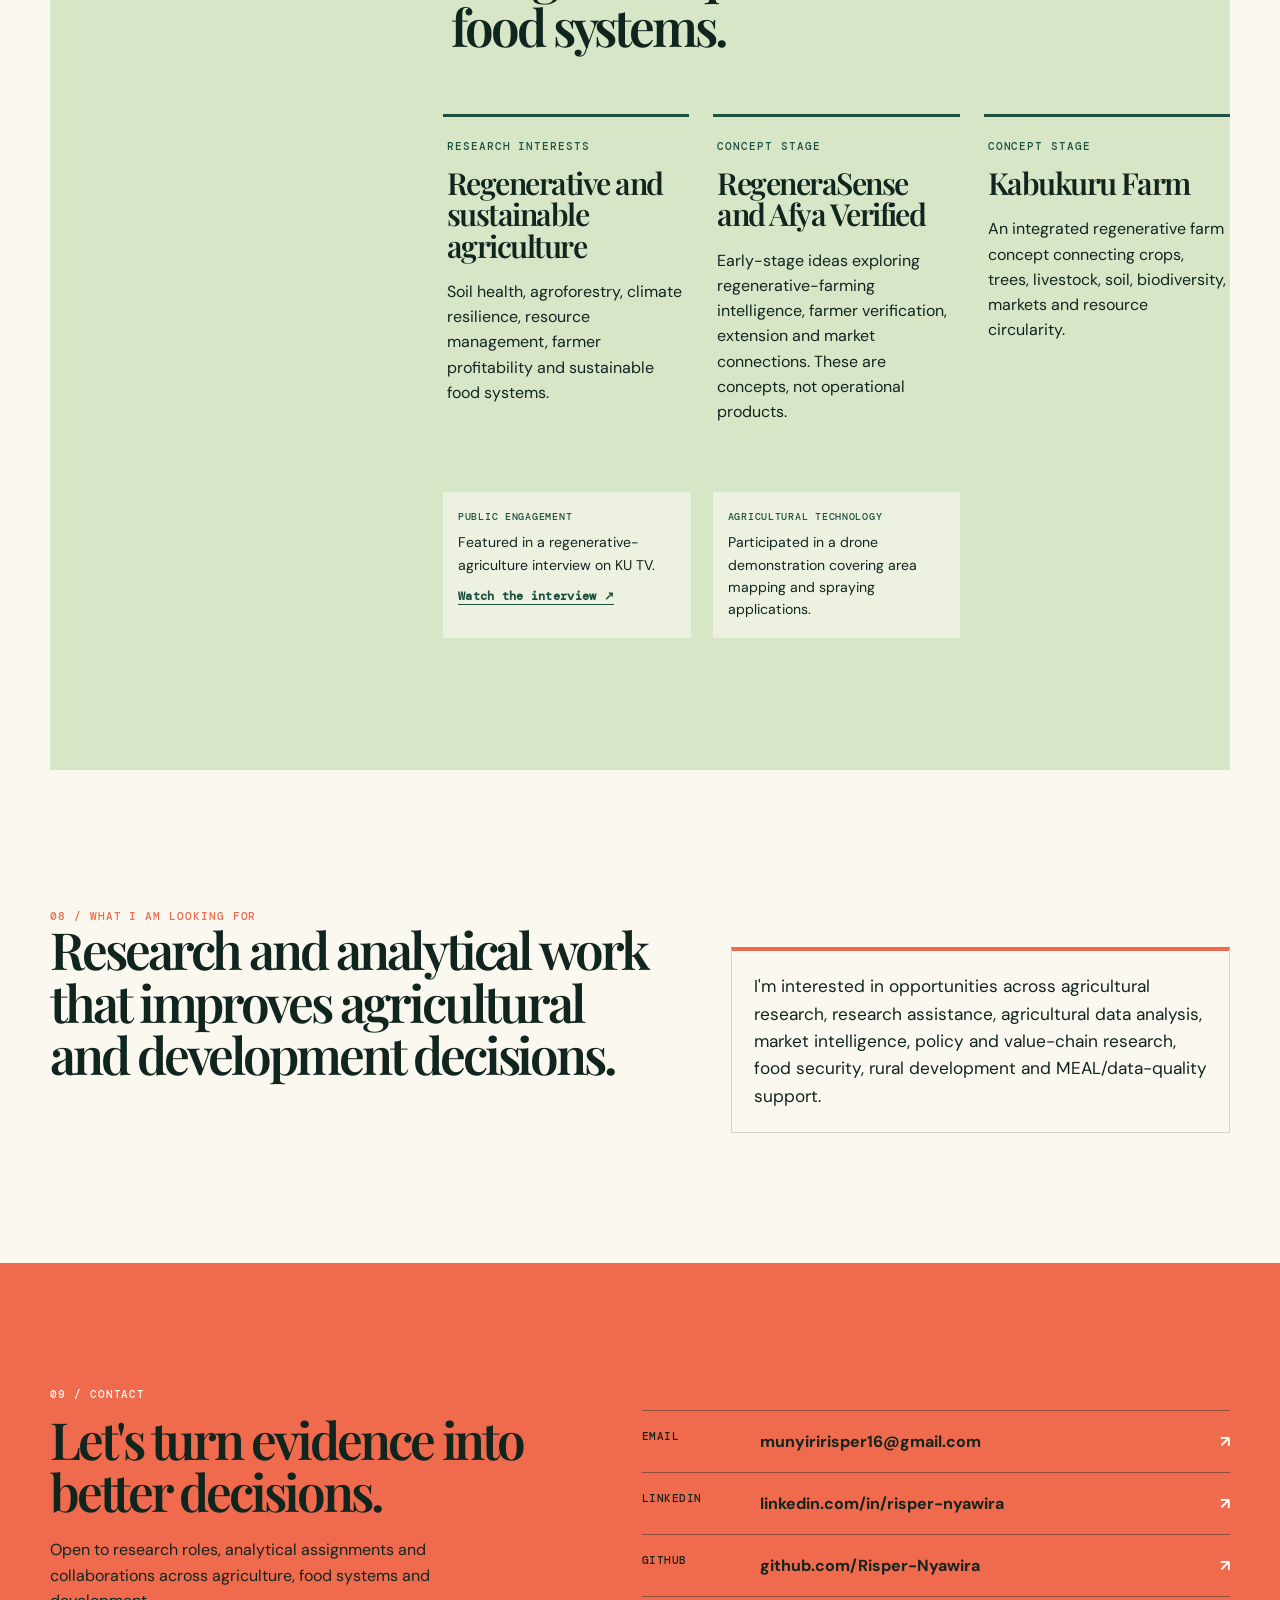
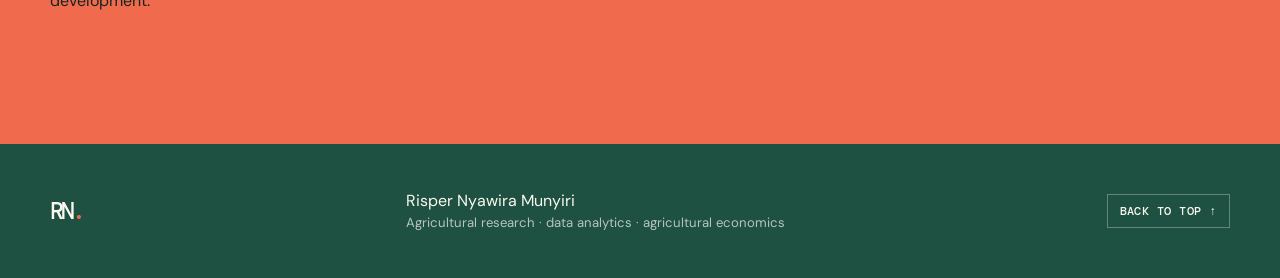
==== commit 8b55fcdf: "Build connected systems research map into portfolio homepage" ====
--- a/index.html
+++ b/index.html
@@ -19,7 +19,7 @@
     <a class="brand" href="#top" aria-label="Risper Nyawira Munyiri home">RN<span>.</span></a>
     <button class="nav-toggle" aria-label="Open navigation" aria-expanded="false" aria-controls="primary-navigation">Menu</button>
     <nav class="nav-links" id="primary-navigation" aria-label="Main navigation">
-      <a href="#about">Profile</a><a href="#work">Projects</a><a href="#experience">Experience</a><a href="#skills">Skills</a><a href="#learning">Learning</a><a href="#contact">Contact</a>
+      <a href="#about">Profile</a><a href="#research-map">Research map</a><a href="#work">Projects</a><a href="#experience">Experience</a><a href="#skills">Skills</a><a href="#learning">Learning</a><a href="#contact">Contact</a>
     </nav>
   </header>
   <main id="main-content">
@@ -48,6 +48,57 @@
       </div>
     </section>
 
+
+    <section class="systems-map section-shell" id="research-map">
+      <div class="section-heading"><p class="section-label">Research architecture / How the work connects</p><h2>One agricultural system. Multiple connected questions.</h2></div>
+      <p class="systems-intro">My projects investigate different parts of the same wider system: how natural resources, production decisions, markets, household food security and public interventions interact to shape agricultural livelihoods and resilience.</p>
+      <div class="systems-flow" aria-label="Conceptual research map connecting the portfolio projects">
+        <article class="system-layer layer-context">
+          <span class="layer-index">01 / SYSTEM OUTCOMES</span>
+          <h3>Food security & rural livelihoods</h3>
+          <p>What outcomes matter for households and food-producing communities?</p>
+          <div class="system-projects">
+            <a href="https://github.com/Risper-Nyawira/kenya-food-security-analysis" target="_blank" rel="noreferrer"><b>Kenya Food Security Analysis</b><span>Production, climate, markets and food-insecurity indicators</span></a>
+            <a href="https://github.com/Risper-Nyawira/food-producing-communities-food-security" target="_blank" rel="noreferrer"><b>Food-Producing Communities</b><span>Why food production alone may not guarantee household food security</span></a>
+          </div>
+        </article>
+        <div class="map-connector"><span>Household outcomes depend on conditions across the system</span><i aria-hidden="true">↕</i></div>
+        <div class="system-pair">
+          <article class="system-layer layer-production">
+            <span class="layer-index">02 / PRODUCTION FOUNDATION</span>
+            <h3>Land, soil & farm resources</h3>
+            <p>What natural-resource conditions and management questions shape production?</p>
+            <div class="system-projects">
+              <a href="projects/sichei-soil-health-analysis/README.md"><b>Sichei Soil Health</b><span>Land use, management practices and recorded erosion</span></a>
+            </div>
+          </article>
+          <article class="system-layer layer-markets">
+            <span class="layer-index">03 / MARKET SYSTEMS</span>
+            <h3>Prices, value chains & farmer access</h3>
+            <p>How do market structures and value-chain constraints shape farmer opportunities?</p>
+            <div class="system-projects">
+              <a href="https://github.com/Risper-Nyawira/Tomato-value-chain-challenges" target="_blank" rel="noreferrer"><b>Tomato Marketing Research</b><span>Farmer-reported channels and smallholder marketing constraints</span></a>
+              <a href="https://github.com/Risper-Nyawira/kenya-agricultural-market-intelligence" target="_blank" rel="noreferrer"><b>Agricultural Market Intelligence</b><span>Price variation, seasonality and market context</span></a>
+            </div>
+          </article>
+        </div>
+        <div class="map-connector"><span>Evidence on system constraints informs questions about public responses</span><i aria-hidden="true">↓</i></div>
+        <article class="system-layer layer-policy">
+          <span class="layer-index">04 / INSTITUTIONS & RESPONSES</span>
+          <h3>Agricultural policy & development interventions</h3>
+          <p>What are programmes designed to change, what do they report, and what outcomes can available evidence establish?</p>
+          <div class="system-projects">
+            <a href="projects/policy-impact-tracker.html"><b>Kenya Agricultural Policy Impact Tracker</b><span>Ten preliminary intervention evidence assessments; implementation, outcome and attribution gaps</span></a>
+          </div>
+        </article>
+      </div>
+      <div class="systems-synthesis">
+        <span class="layer-index">05 / THE RESEARCH PRACTICE CONNECTING THE PROJECTS</span>
+        <div><h3>From a systems question to decision-useful evidence</h3><p>Define the problem → map the system → identify data → assess quality → analyse patterns → evaluate evidence strength → explain implications and remaining gaps.</p></div>
+      </div>
+      <p class="systems-caveat"><b>How to read this map:</b> The links represent a conceptual research architecture, not proof that one project's findings statistically explain another. Each project has its own scope, data and limitations. The map shows how the questions fit together and where future integrated research could be developed.</p>
+    </section>
+
     <section class="section-shell about" id="about">
       <div class="section-heading"><p class="section-label">01 / Professional profile</p><h2>Research grounded in agricultural realities.</h2></div>
       <div class="about-copy">
@@ -103,18 +154,18 @@
           <div class="project-number">03</div>
           <p class="kicker">Kenya Agricultural Market Intelligence</p>
           <h3>From agricultural price data to market intelligence.</h3>
-          <p>A tomato-market pilot combining market-price records with production and climate context to examine price differences, seasonality and variability across markets.</p>
+          <p>A tomato-market pilot combining market-price records with production and climate context to examine price differences, seasonality and variability across markets. It complements the farmer-level tomato marketing study by examining market-price patterns from a separate data perspective.</p>
           <div class="project-insights"><p><b>Workflow</b> Source inventory, data audits, preparation scripts, SQL/SQLite and analytical outputs.</p></div>
           <p class="note">Market-point climate measures are contextual proxies, not proof of the conditions in the areas supplying each market.</p>
           <ul class="tags"><li>Python</li><li>SQL / SQLite</li><li>Data quality</li><li>Market analysis</li></ul>
-          <a class="text-link" href="https://github.com/Risper-Nyawira/kenya-agricultural-market-intelligence." target="_blank" rel="noreferrer">Explore project repository ↗</a>
+          <a class="text-link" href="https://github.com/Risper-Nyawira/kenya-agricultural-market-intelligence" target="_blank" rel="noreferrer">Explore project repository ↗</a>
         </article>
 
         <article class="project-card">
           <div class="project-number">04</div>
           <p class="kicker">Kenya Food Security Analysis</p>
           <h3>How do production, climate and markets relate to food security?</h3>
-          <p>An analytical workflow linking maize production, climate variability, market dynamics and a national food-insecurity indicator, with documented data preparation and analysis.</p>
+          <p>An analytical workflow linking maize production, climate variability, market dynamics and a national food-insecurity indicator, with documented data preparation and analysis. Related work on food-producing communities explores the household and community dimensions of this wider question.</p>
           <div class="project-insights"><p><b>Workflow</b> Cleaned data, SQLite views, Python notebook, charts and a Power BI dashboard.</p><p><b>Limitation</b> The food-insecurity series has eight observations and uses a three-year moving average; the analysis is descriptive, not causal.</p></div>
           <ul class="tags"><li>SQL / SQLite</li><li>Python</li><li>Power BI</li><li>Food security</li></ul>
           <a class="text-link" href="https://github.com/Risper-Nyawira/kenya-food-security-analysis" target="_blank" rel="noreferrer">Explore analysis & outputs ↗</a>
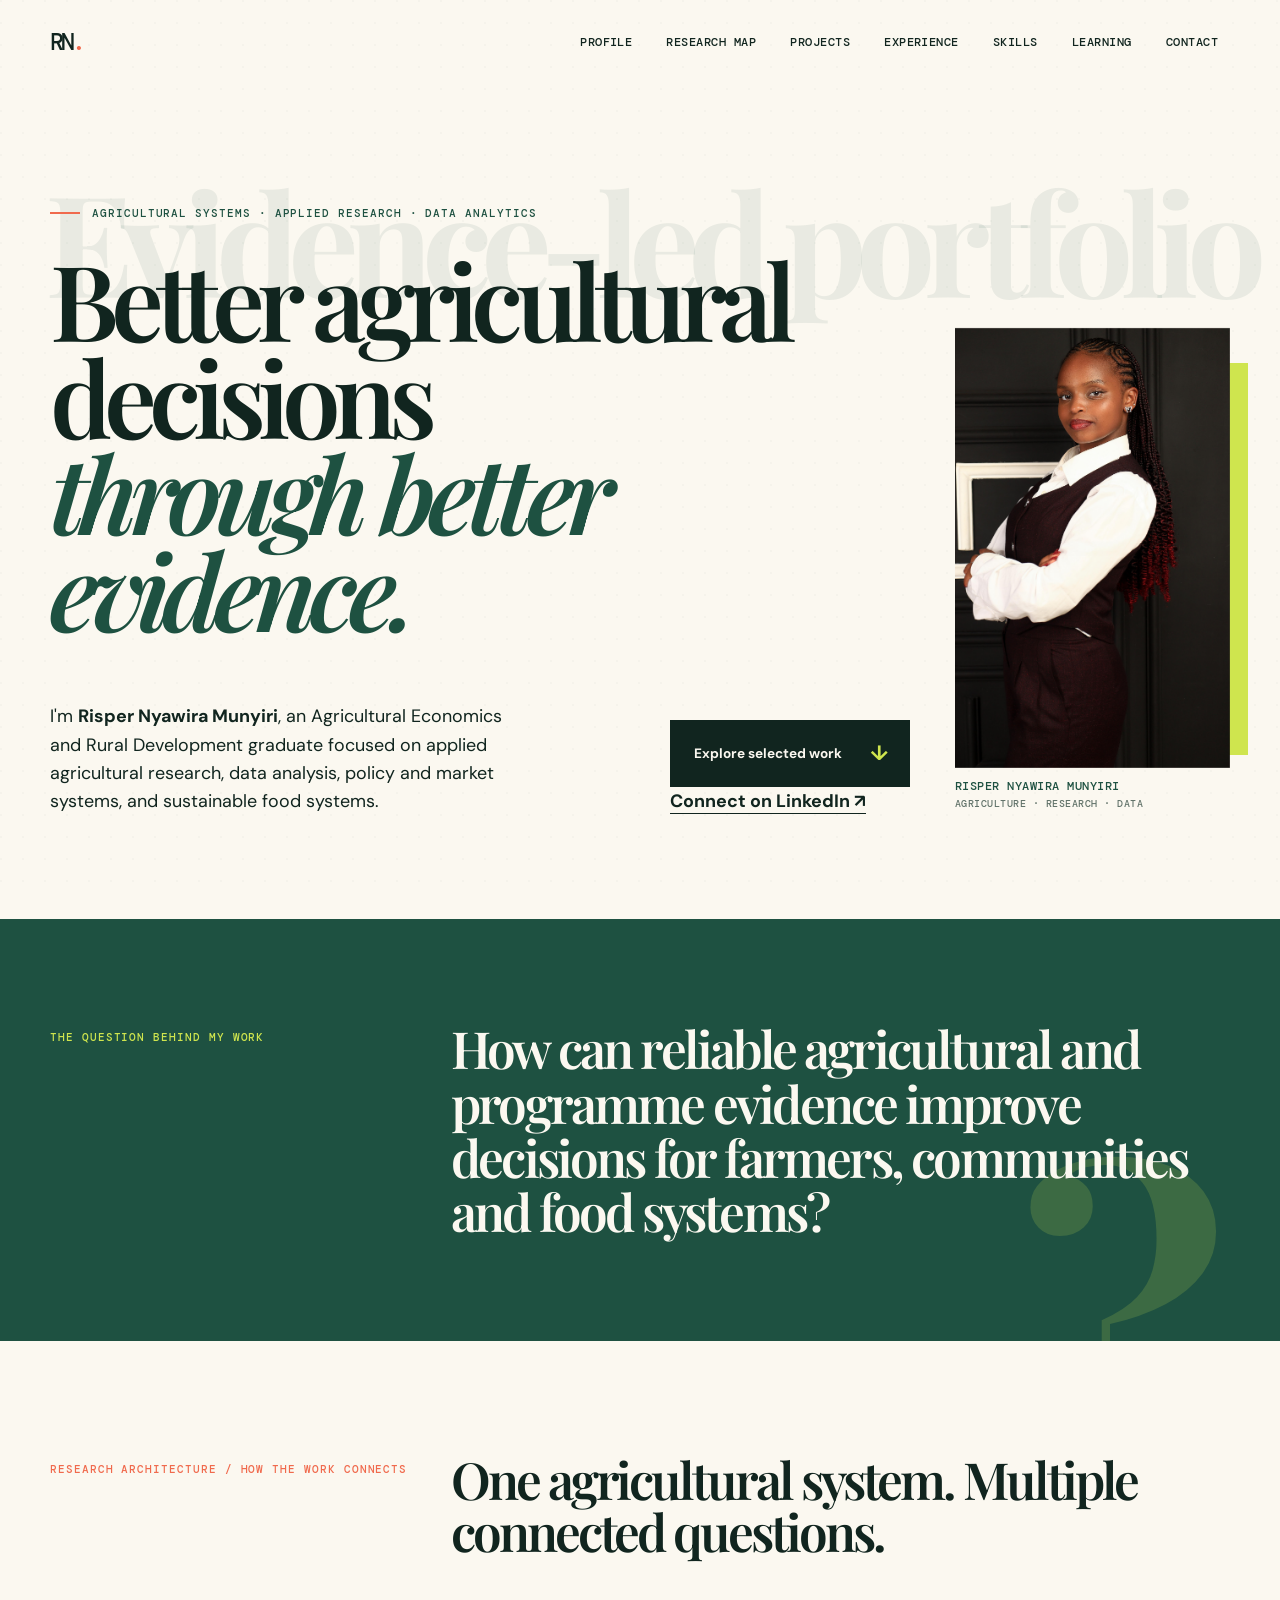
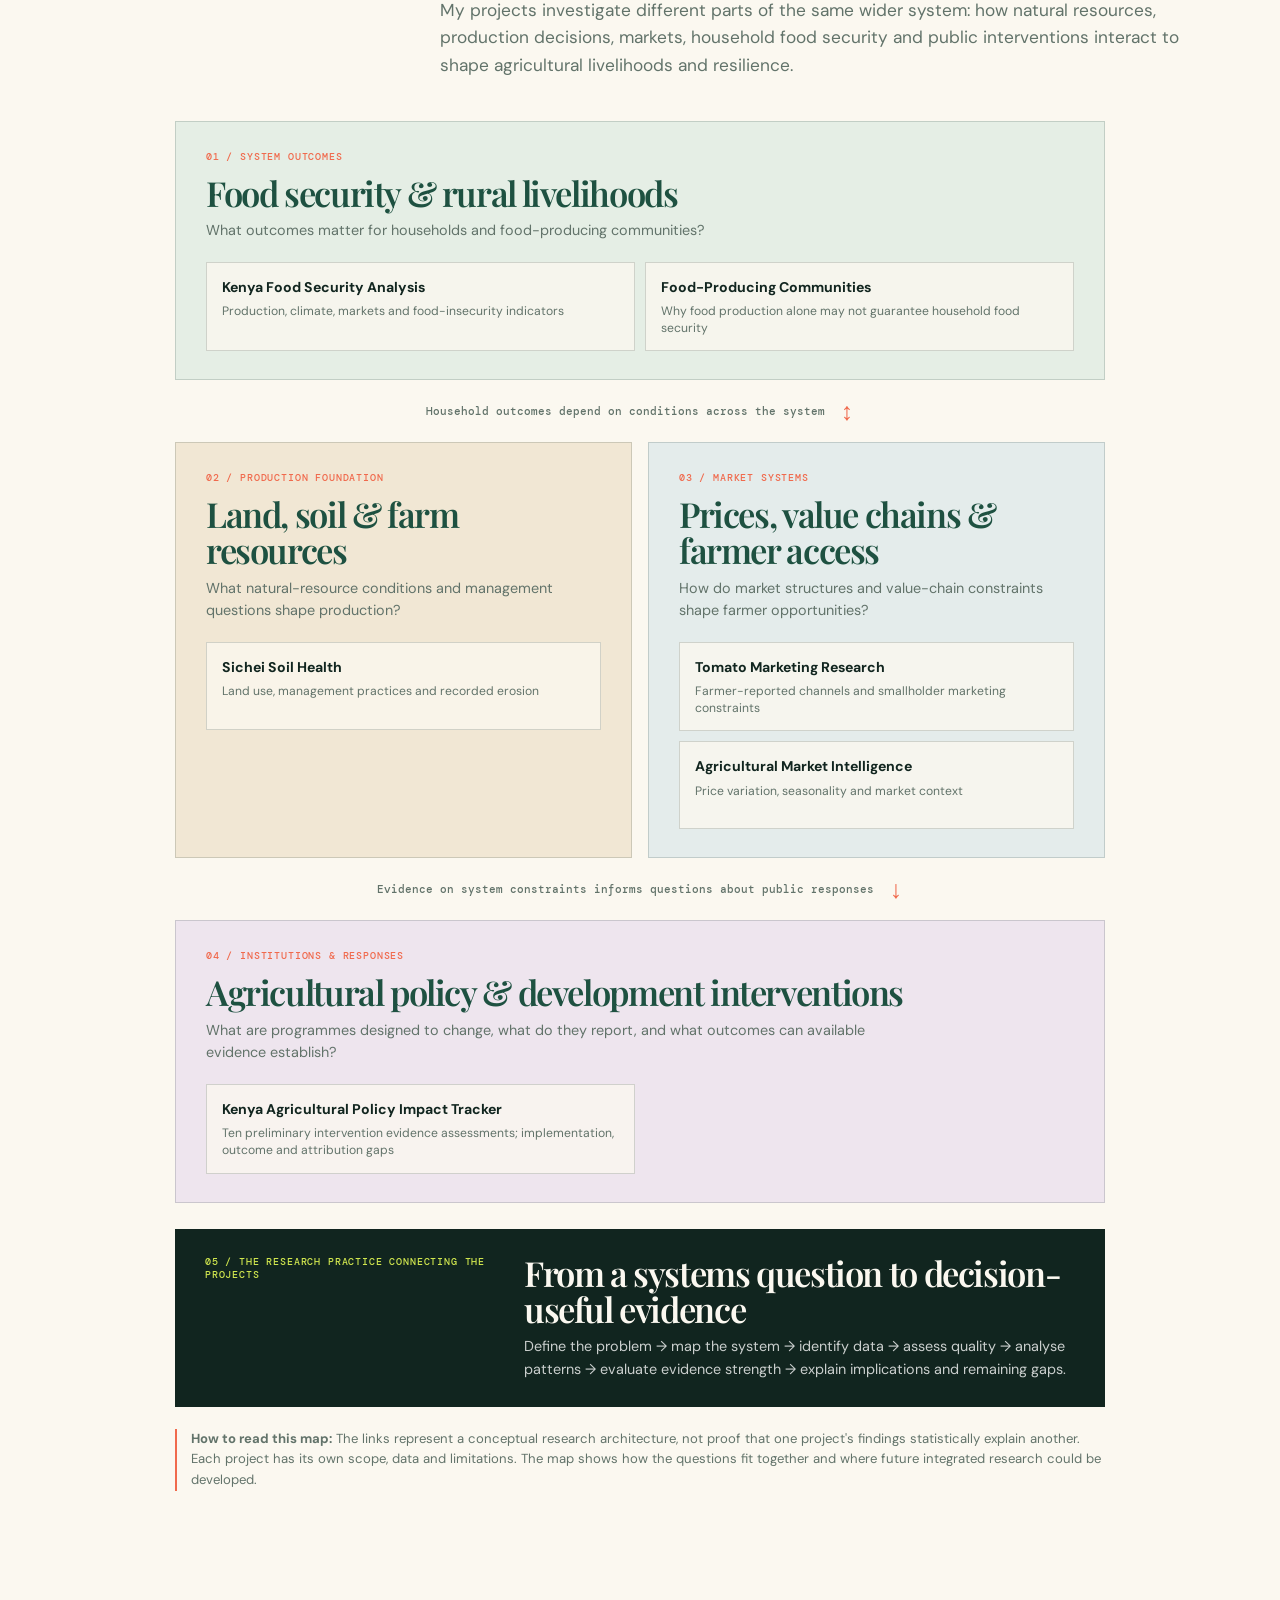
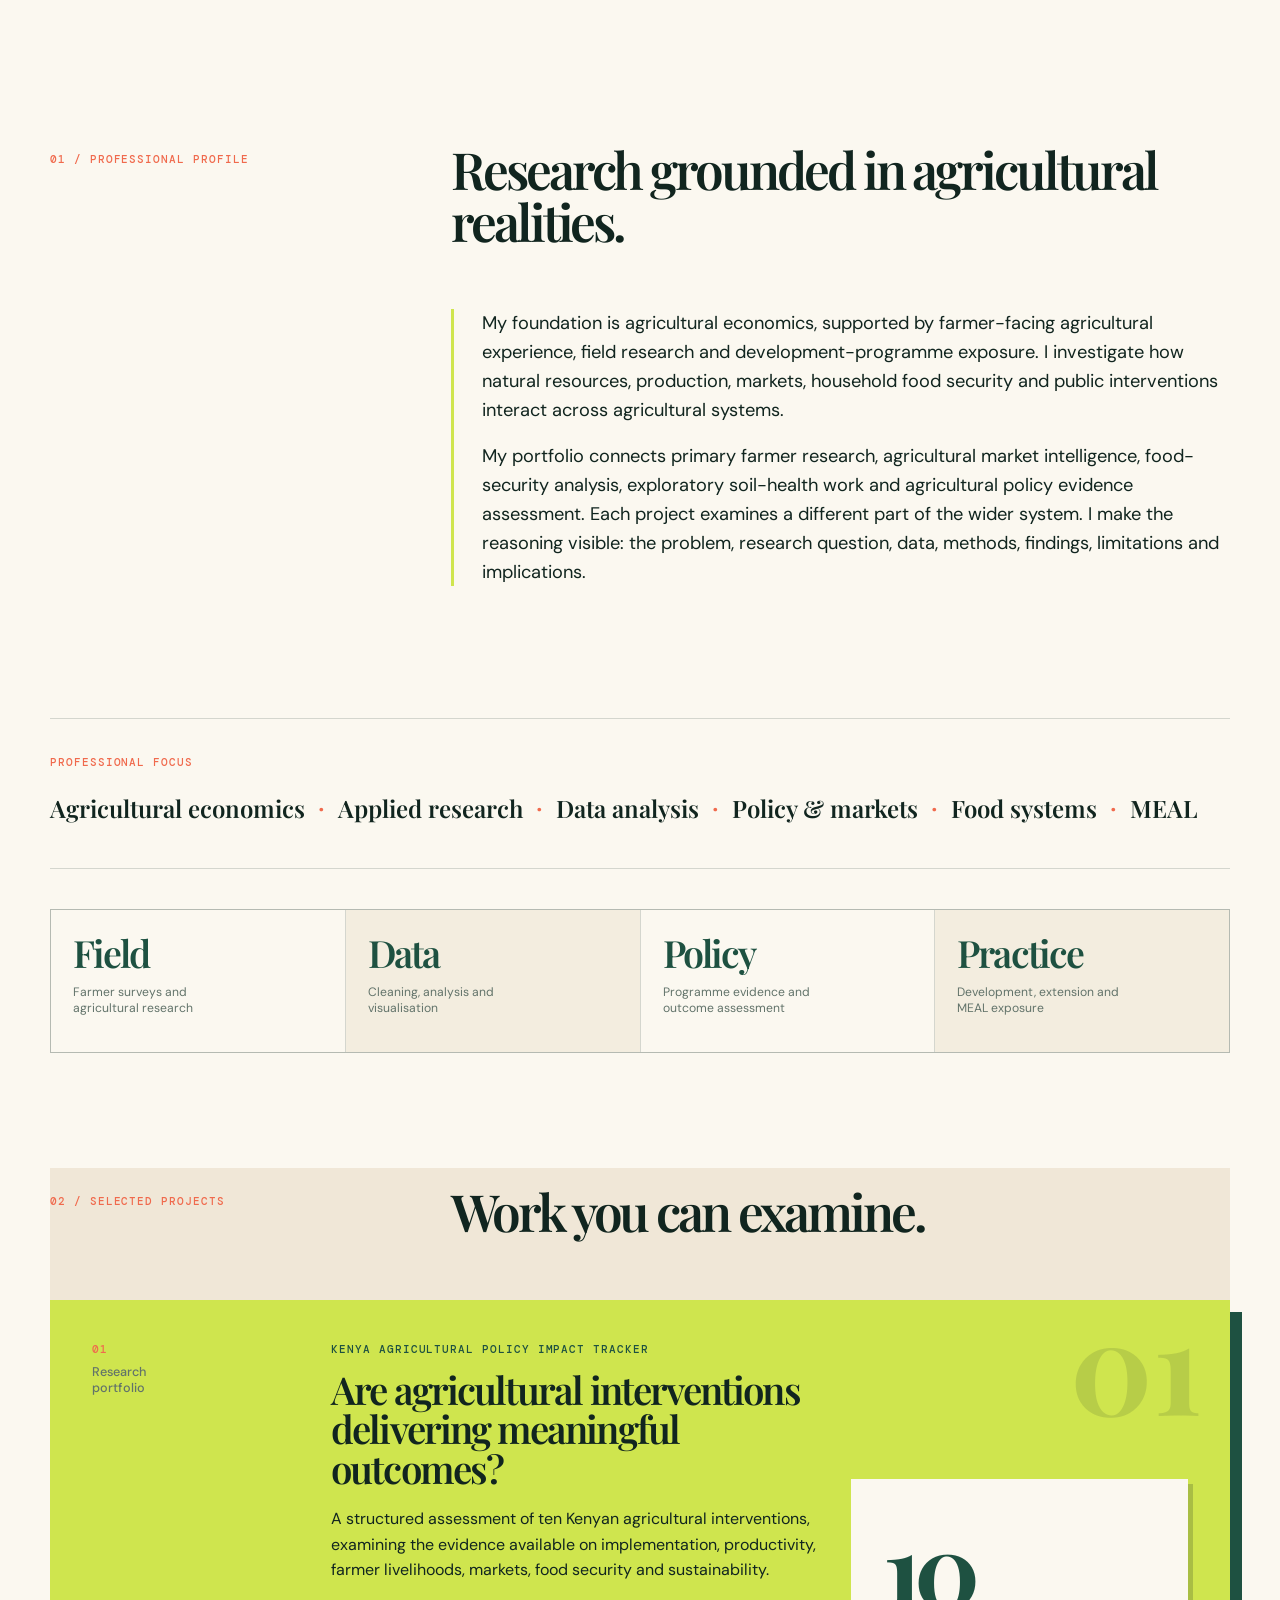
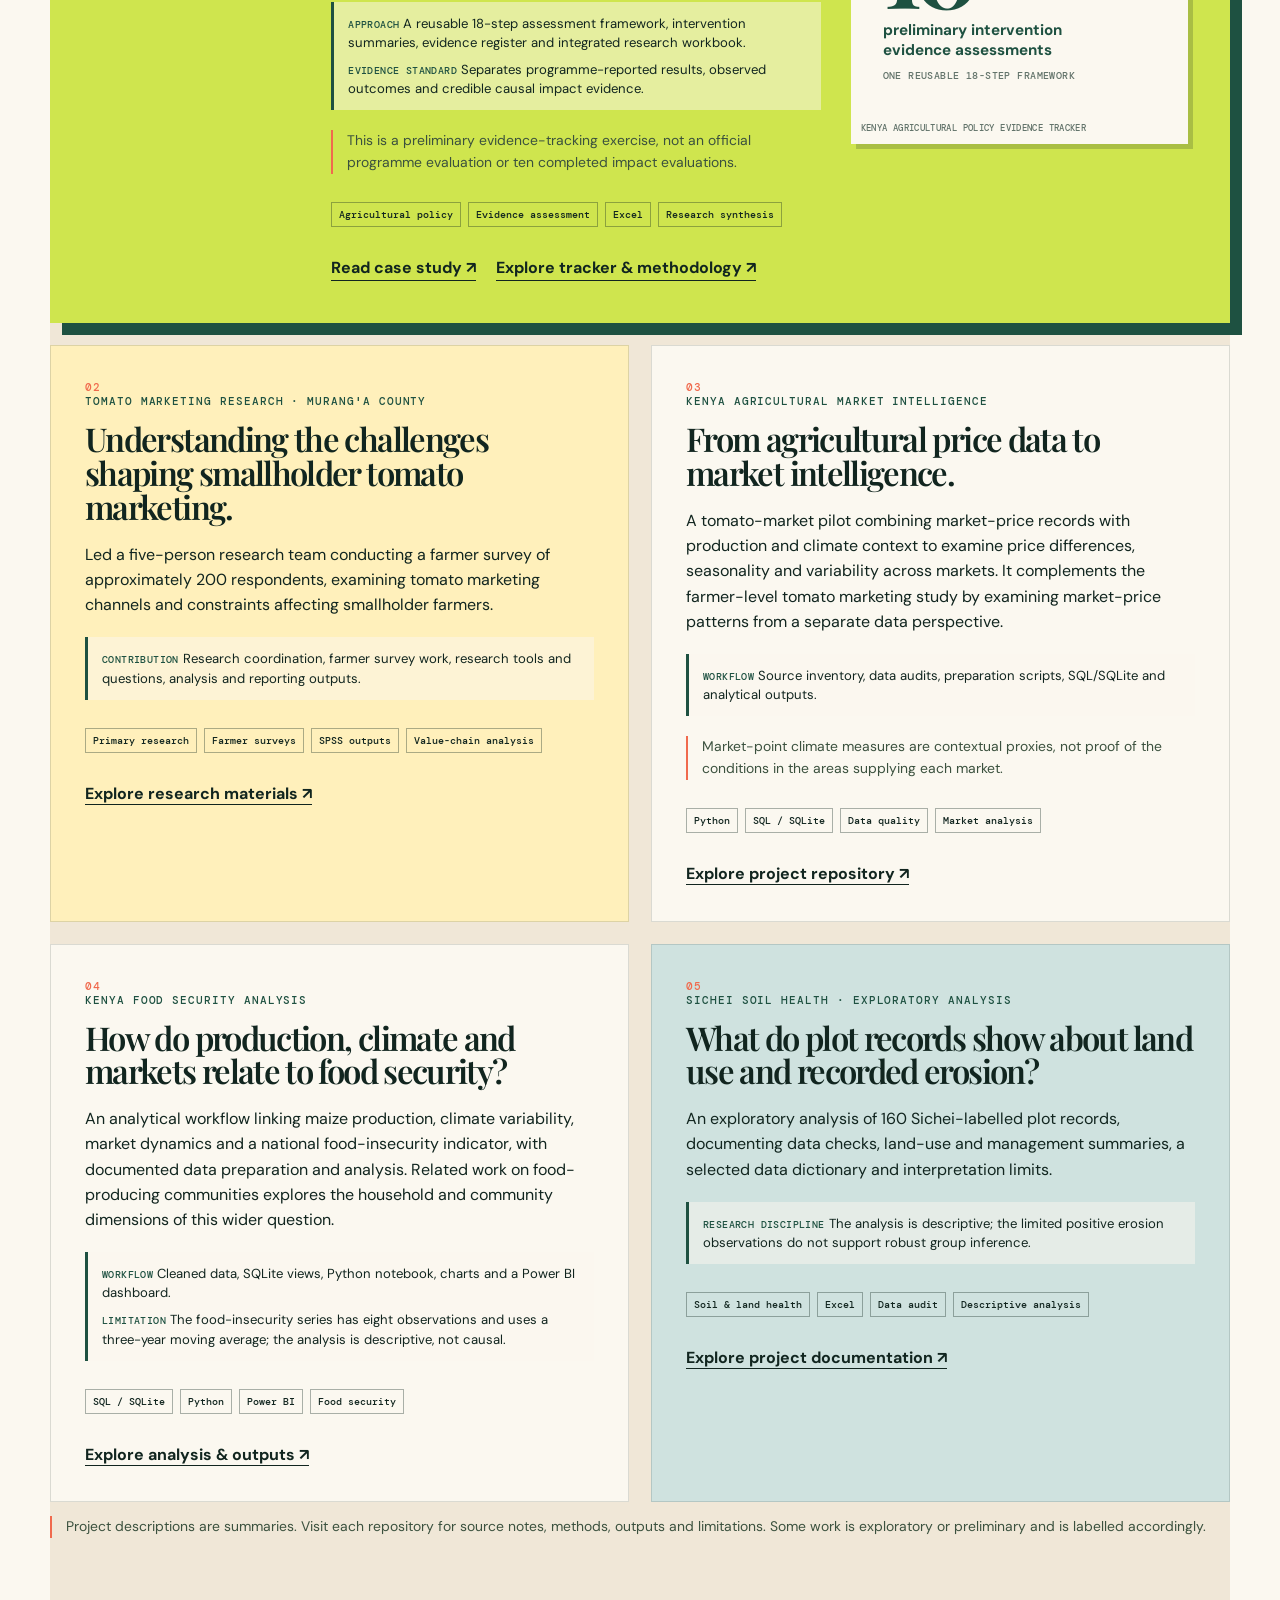
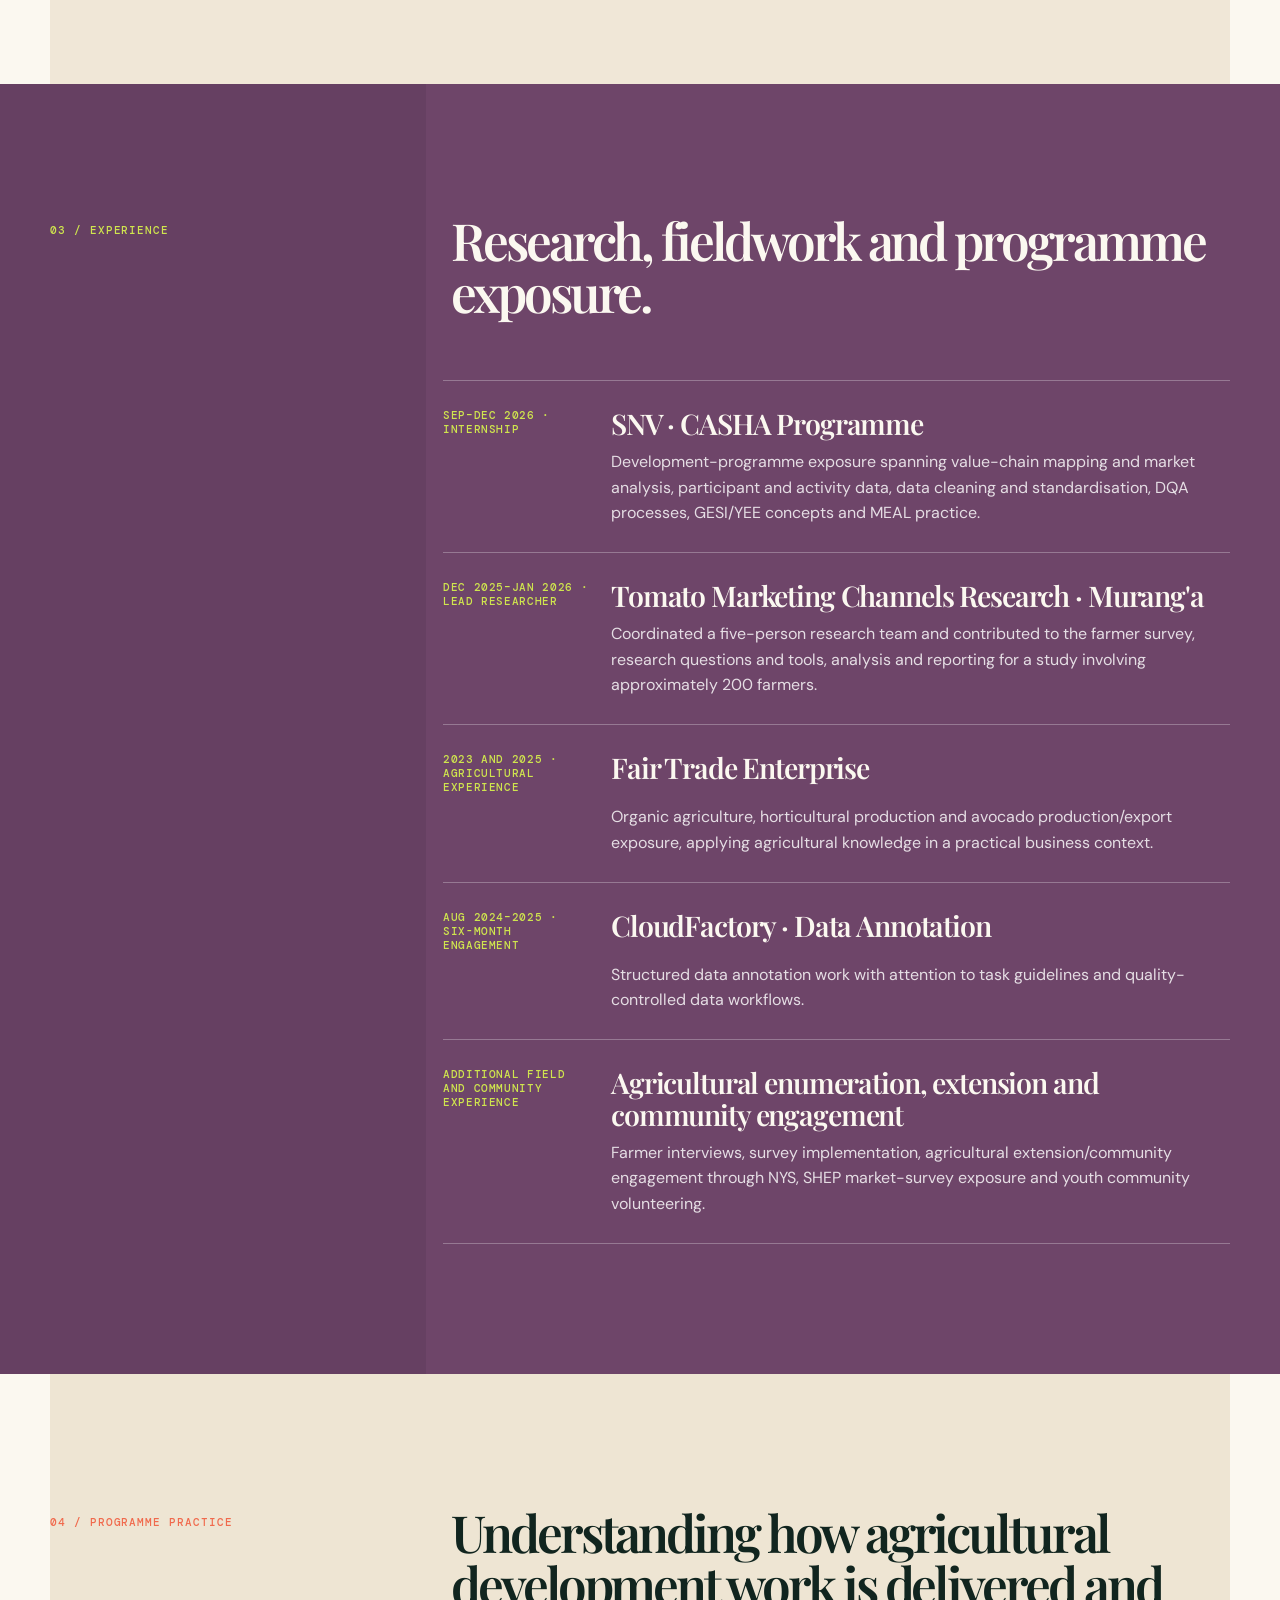
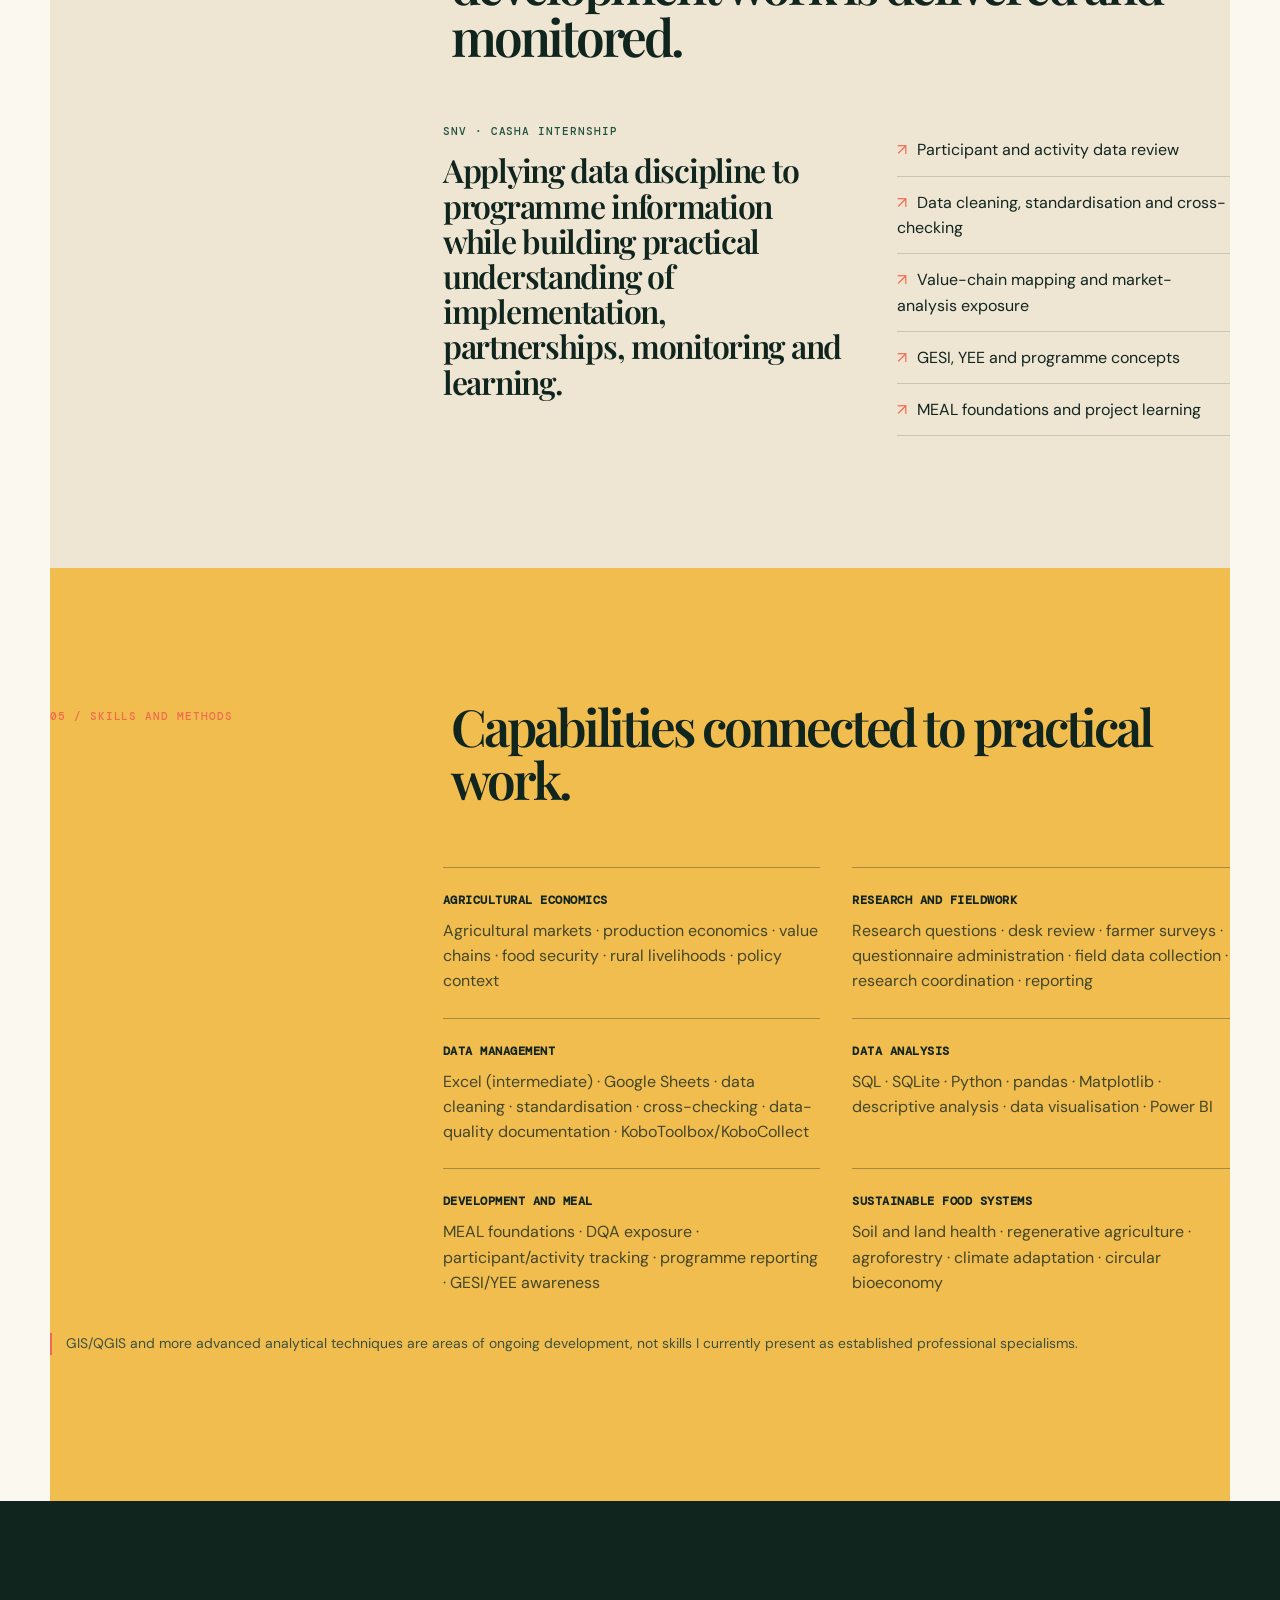
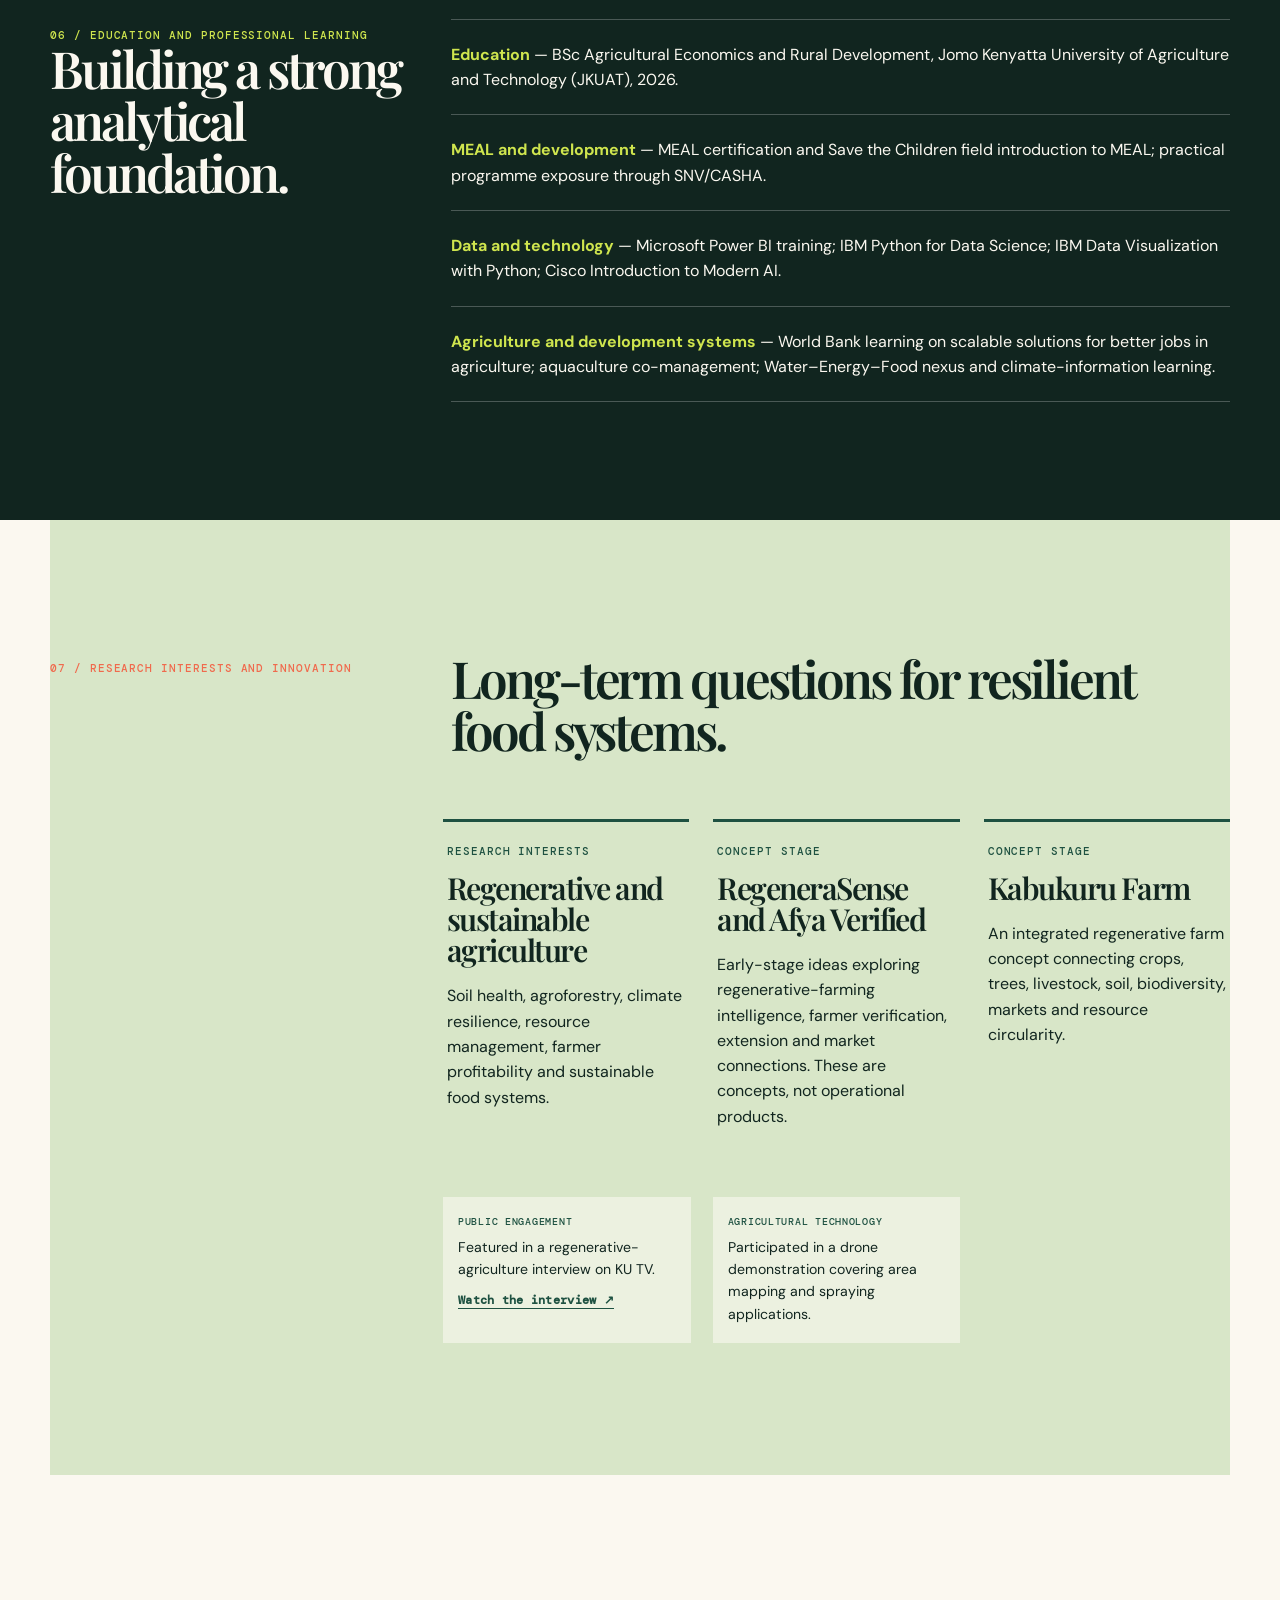
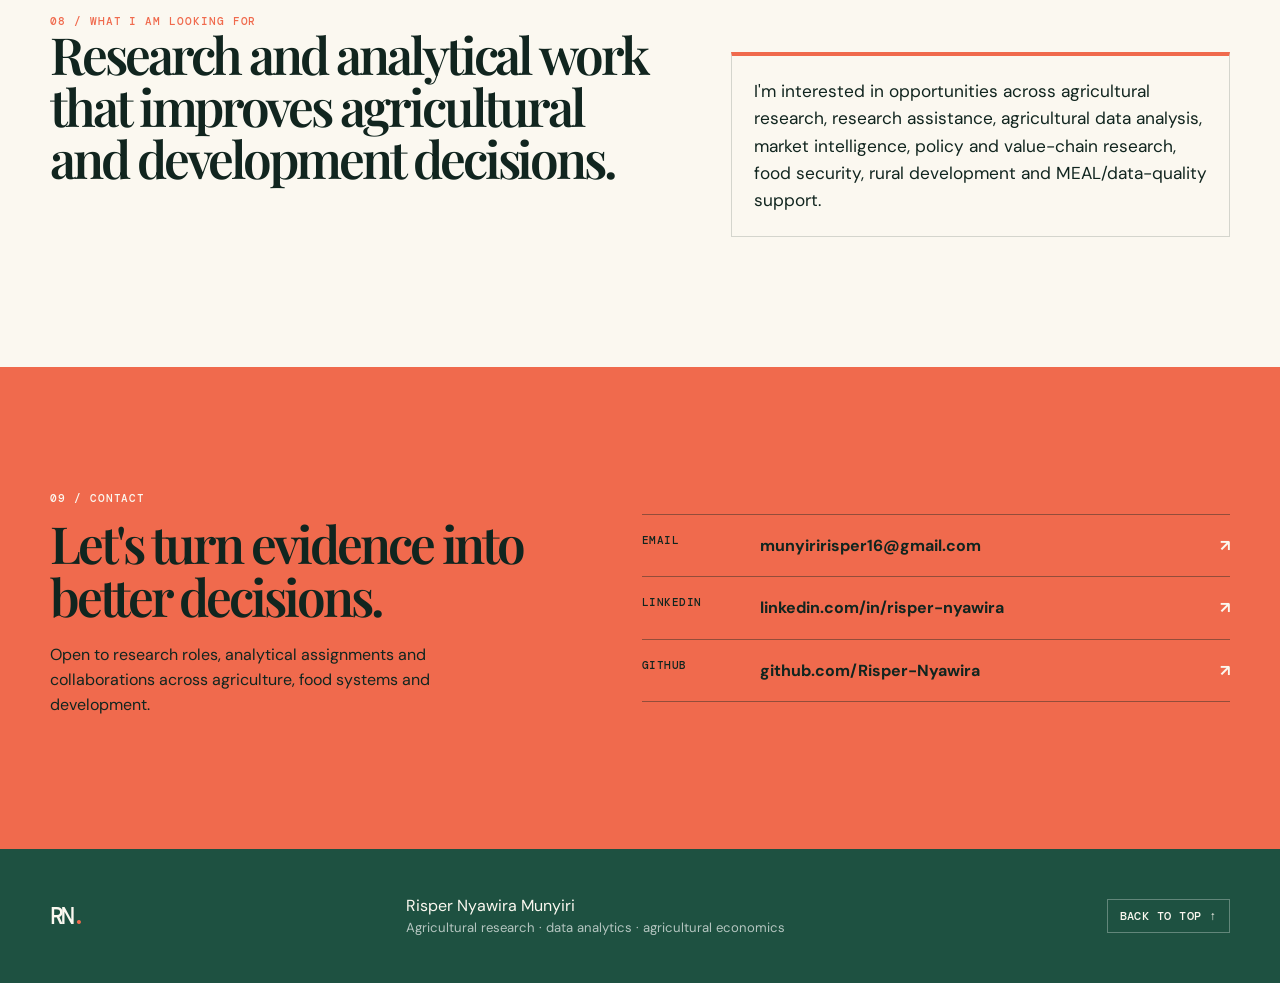
==== commit e68110d7: "Strengthen agricultural-systems portfolio narrative" ====
--- a/index.html
+++ b/index.html
@@ -4,7 +4,7 @@
   <meta charset="UTF-8" />
   <meta name="viewport" content="width=device-width, initial-scale=1.0" />
   <meta name="description" content="Risper Nyawira Munyiri is an agricultural research and data analytics professional working across agricultural economics, policy, markets, food security and sustainable development." />
-  <meta property="og:title" content="Risper Nyawira Munyiri | Agricultural Research & Data Analytics" />
+  <meta property="og:title" content="Risper Nyawira Munyiri | Agricultural Systems Research & Data Analytics" />
   <meta property="og:description" content="Applied agricultural research, data analysis, policy and market systems, and sustainable food systems." />
   <meta property="og:type" content="website" />
   <title>Risper Nyawira Munyiri | Agricultural Research & Data Analytics</title>
@@ -25,7 +25,7 @@
   <main id="main-content">
     <section class="hero section-shell" id="top">
       <div class="hero-copy">
-        <p class="eyebrow">Agricultural research · data analytics · agricultural economics</p>
+        <p class="eyebrow">Agricultural systems · applied research · data analytics</p>
         <h1>Better agricultural decisions <em>through better evidence.</em></h1>
         <div class="hero-bottom">
           <p>I'm <strong>Risper Nyawira Munyiri</strong>, an Agricultural Economics and Rural Development graduate focused on applied agricultural research, data analysis, policy and market systems, and sustainable food systems.</p>
@@ -102,8 +102,8 @@
     <section class="section-shell about" id="about">
       <div class="section-heading"><p class="section-label">01 / Professional profile</p><h2>Research grounded in agricultural realities.</h2></div>
       <div class="about-copy">
-        <p>My foundation is agricultural economics, supported by farmer-facing agricultural experience, field research and development-programme exposure. I work across research questions, survey evidence, data quality and analysis to understand agricultural markets, food security and rural development challenges.</p>
-        <p>My portfolio brings together primary farmer research, agricultural policy evidence assessment, market-price analysis, food-security analysis and exploratory soil-health work. I aim to make the reasoning visible: the question, data, methods, findings, limitations and practical relevance.</p>
+        <p>My foundation is agricultural economics, supported by farmer-facing agricultural experience, field research and development-programme exposure. I investigate how natural resources, production, markets, household food security and public interventions interact across agricultural systems.</p>
+        <p>My portfolio connects primary farmer research, agricultural market intelligence, food-security analysis, exploratory soil-health work and agricultural policy evidence assessment. Each project examines a different part of the wider system. I make the reasoning visible: the problem, research question, data, methods, findings, limitations and implications.</p>
       </div>
     </section>
 
--- a/styles.css
+++ b/styles.css
@@ -180,3 +180,40 @@
 @media (max-width: 420px) {
   .case-meta { grid-template-columns: 1fr; }
 }
+
+
+/* Connected systems research map */
+.systems-map { padding: 112px 0 120px; }
+.systems-intro { max-width: 790px; margin: -22px 0 42px auto; color: var(--muted); font-size: 1.08rem; }
+.systems-flow { max-width: 930px; margin: 0 auto; }
+.system-layer { padding: 28px 30px; border: 1px solid rgba(17,37,31,.16); background: var(--cream); }
+.layer-index { display: block; margin-bottom: 12px; color: var(--coral); font: 500 .65rem "DM Mono",monospace; letter-spacing: .08em; text-transform: uppercase; }
+.system-layer h3, .systems-synthesis h3 { margin: 0 0 8px; color: var(--forest); font: 600 clamp(1.55rem,2.7vw,2.25rem)/1.05 "Playfair Display",serif; letter-spacing: -.04em; }
+.system-layer > p, .systems-synthesis p { max-width: 720px; margin: 0 0 20px; color: var(--muted); font-size: .9rem; }
+.layer-context { background: #e5eee5; }
+.layer-production { background: #f1e7d4; }
+.layer-markets { background: #e4eceb; }
+.layer-policy { background: #eee5ee; }
+.system-projects { display: grid; grid-template-columns: repeat(2,minmax(0,1fr)); gap: 10px; }
+.system-projects a { display: block; min-height: 88px; padding: 13px 15px; border: 1px solid rgba(17,37,31,.17); background: rgba(251,248,240,.78); color: var(--ink); text-decoration: none; transition: transform .18s ease, box-shadow .18s ease; }
+.system-projects a:hover { transform: translateY(-2px); box-shadow: 3px 4px 0 rgba(17,37,31,.18); }
+.system-projects b, .system-projects span { display: block; }
+.system-projects b { margin-bottom: 5px; font-size: .88rem; }
+.system-projects span { color: var(--muted); font-size: .76rem; line-height: 1.4; }
+.map-connector { display: flex; align-items: center; justify-content: center; gap: 15px; min-height: 62px; color: var(--muted); font: 500 .68rem "DM Mono",monospace; text-align: center; }
+.map-connector i { color: var(--coral); font-size: 1.55rem; font-style: normal; }
+.system-pair { display: grid; grid-template-columns: 1fr 1fr; gap: 16px; }
+.system-pair .system-projects { grid-template-columns: 1fr; }
+.systems-synthesis { display: grid; grid-template-columns: .8fr 1.5fr; gap: 25px; margin: 26px auto 0; max-width: 930px; padding: 26px 30px; background: var(--ink); color: var(--cream); }
+.systems-synthesis .layer-index { color: var(--lime); }
+.systems-synthesis h3 { color: var(--cream); }
+.systems-synthesis p { margin-bottom: 0; color: rgba(255,255,255,.78); }
+.systems-caveat { max-width: 930px; margin: 22px auto 0; padding-left: 14px; border-left: 2px solid var(--coral); color: var(--muted); font-size: .82rem; }
+@media (max-width: 720px) {
+  .systems-map { padding: 78px 0; }
+  .systems-intro { margin: 0 0 28px; }
+  .system-pair, .system-projects, .systems-synthesis { grid-template-columns: 1fr; }
+  .system-layer { padding: 22px 19px; }
+  .systems-synthesis { gap: 8px; padding: 22px 19px; }
+  .map-connector { min-height: 58px; flex-direction: column-reverse; gap: 0; padding: 9px 0; }
+}
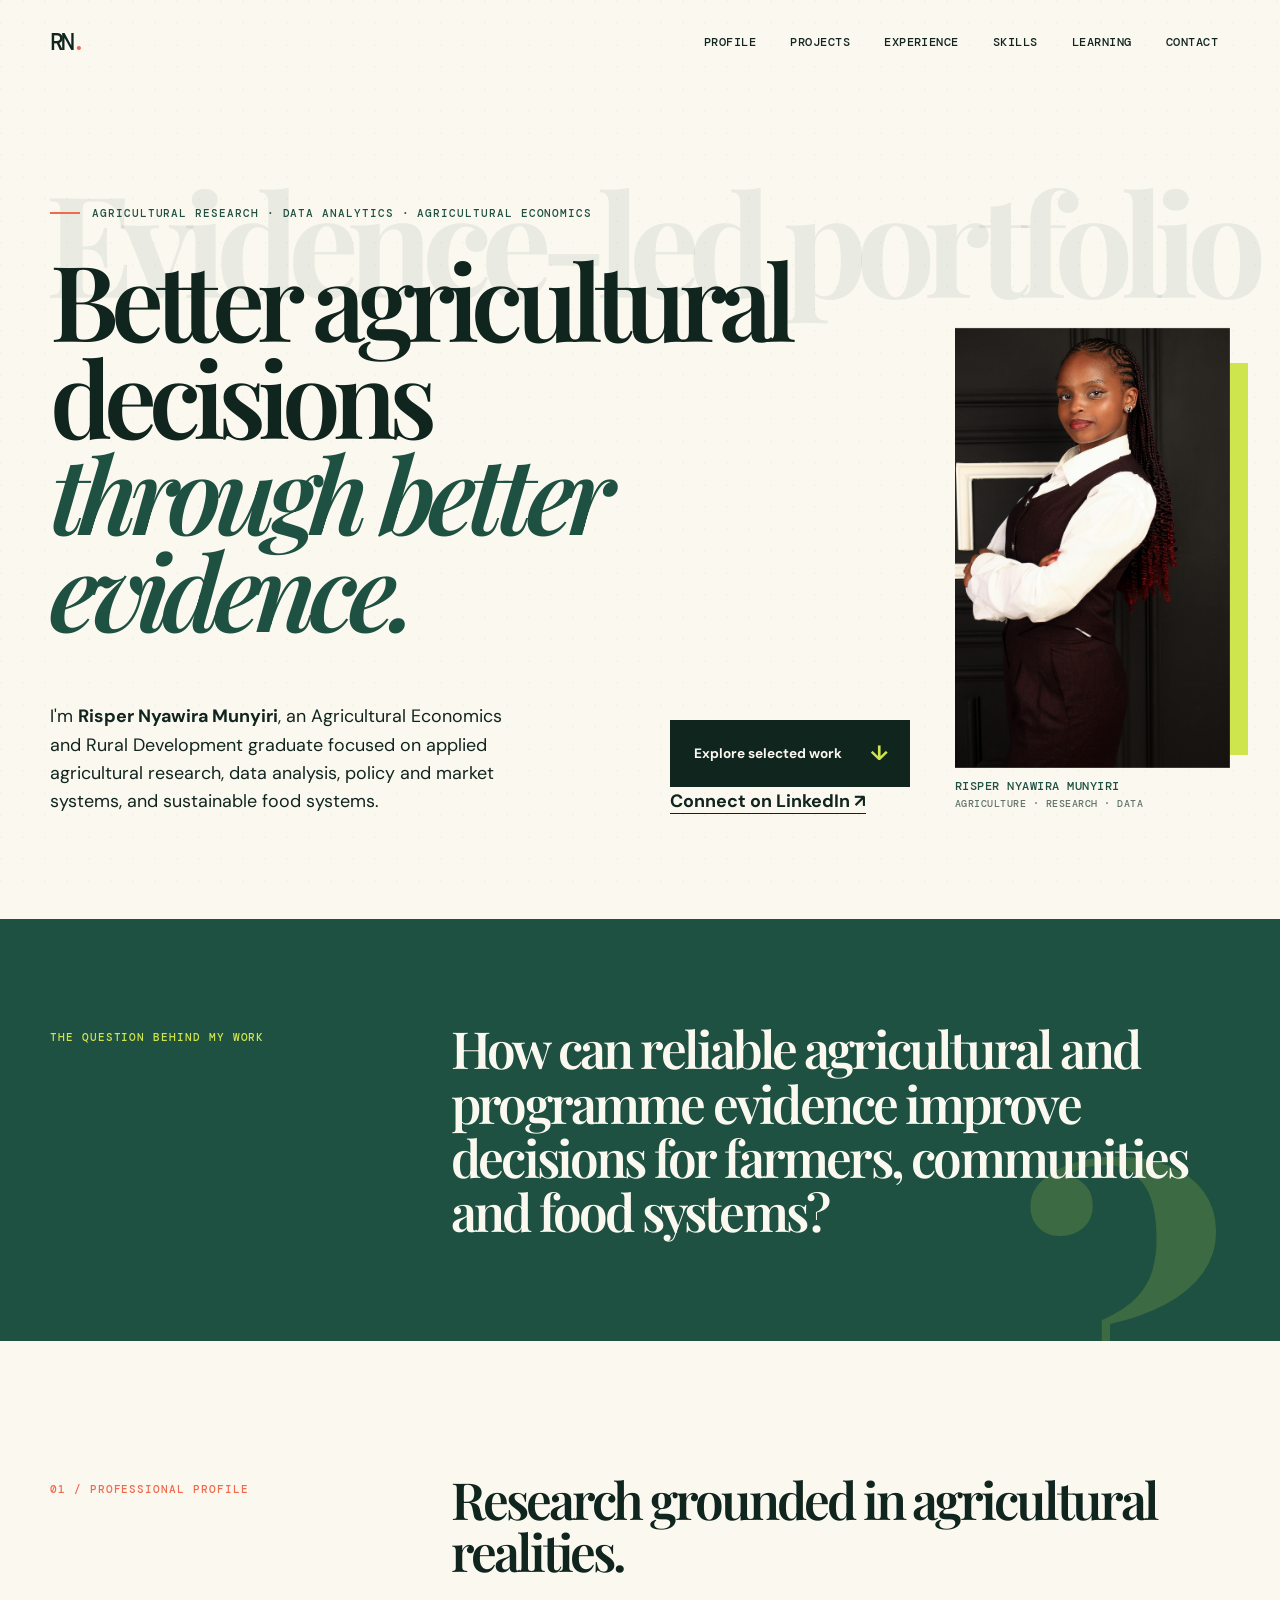
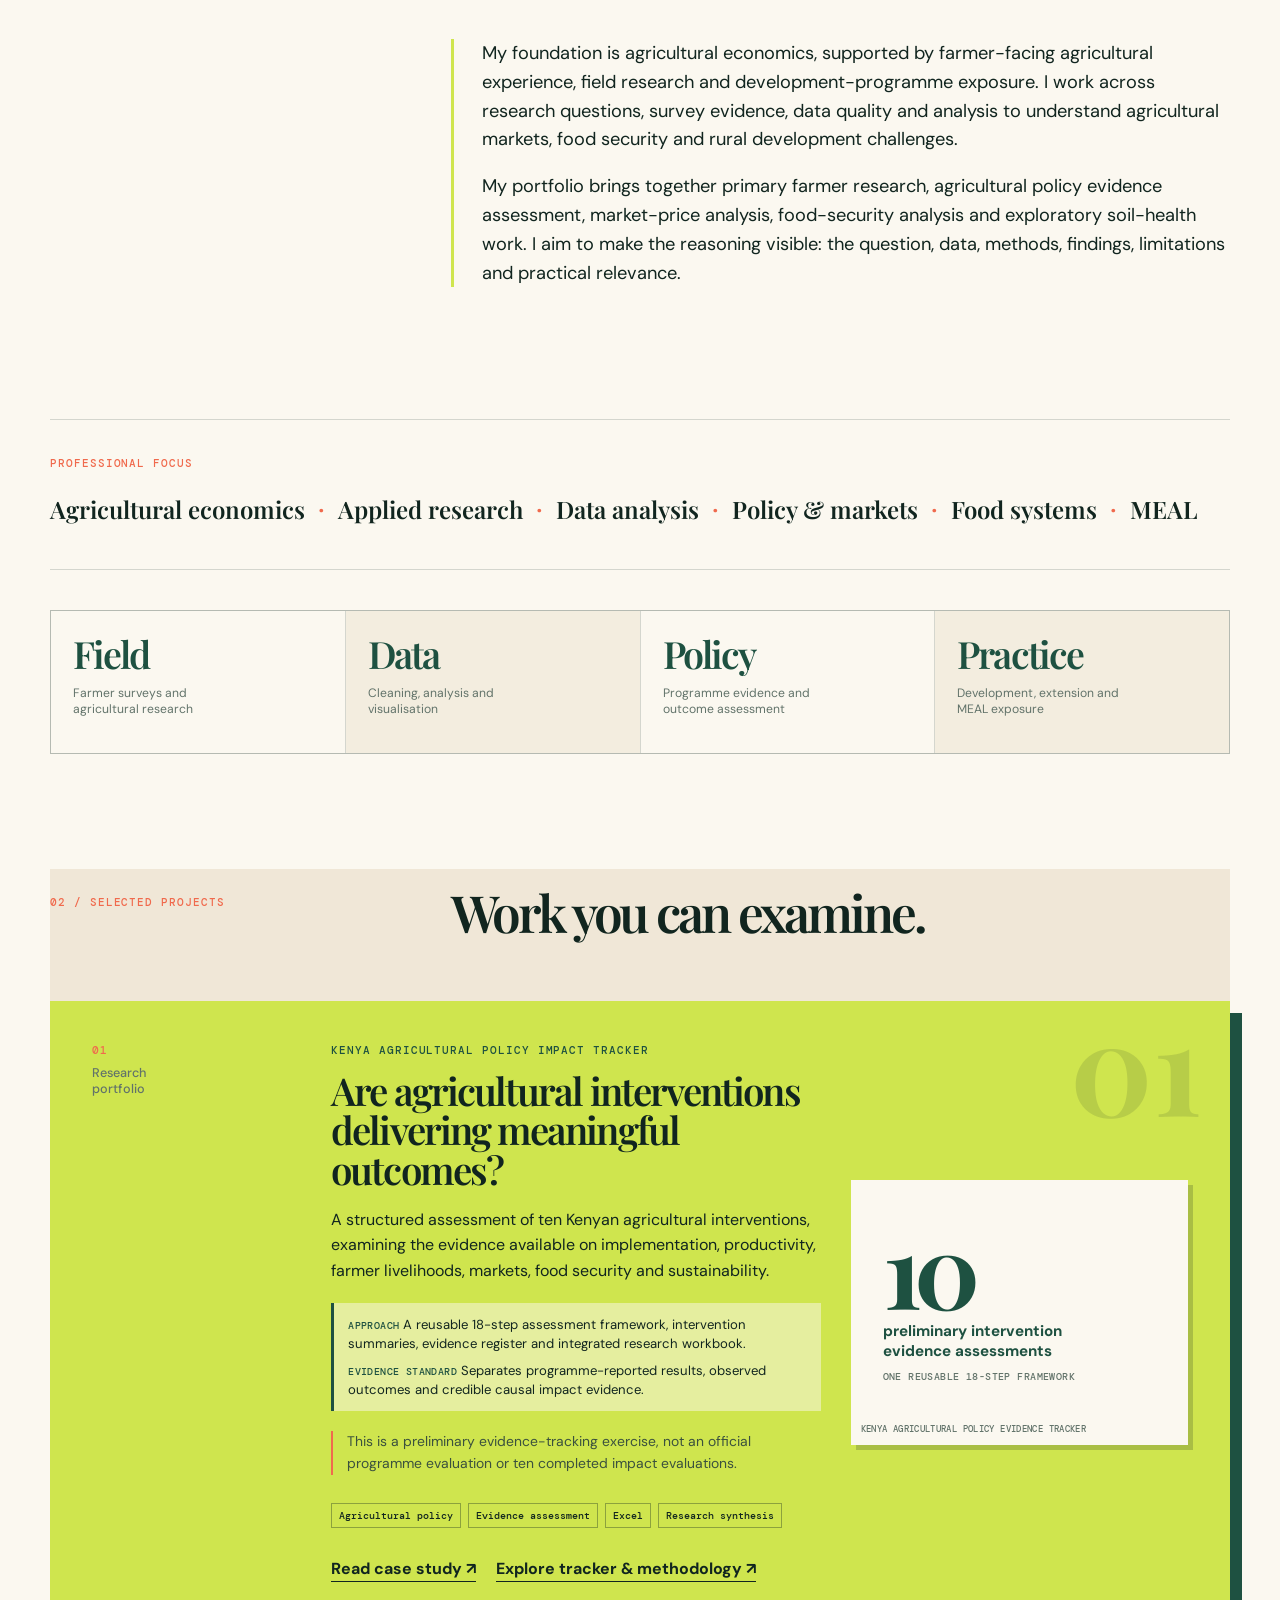
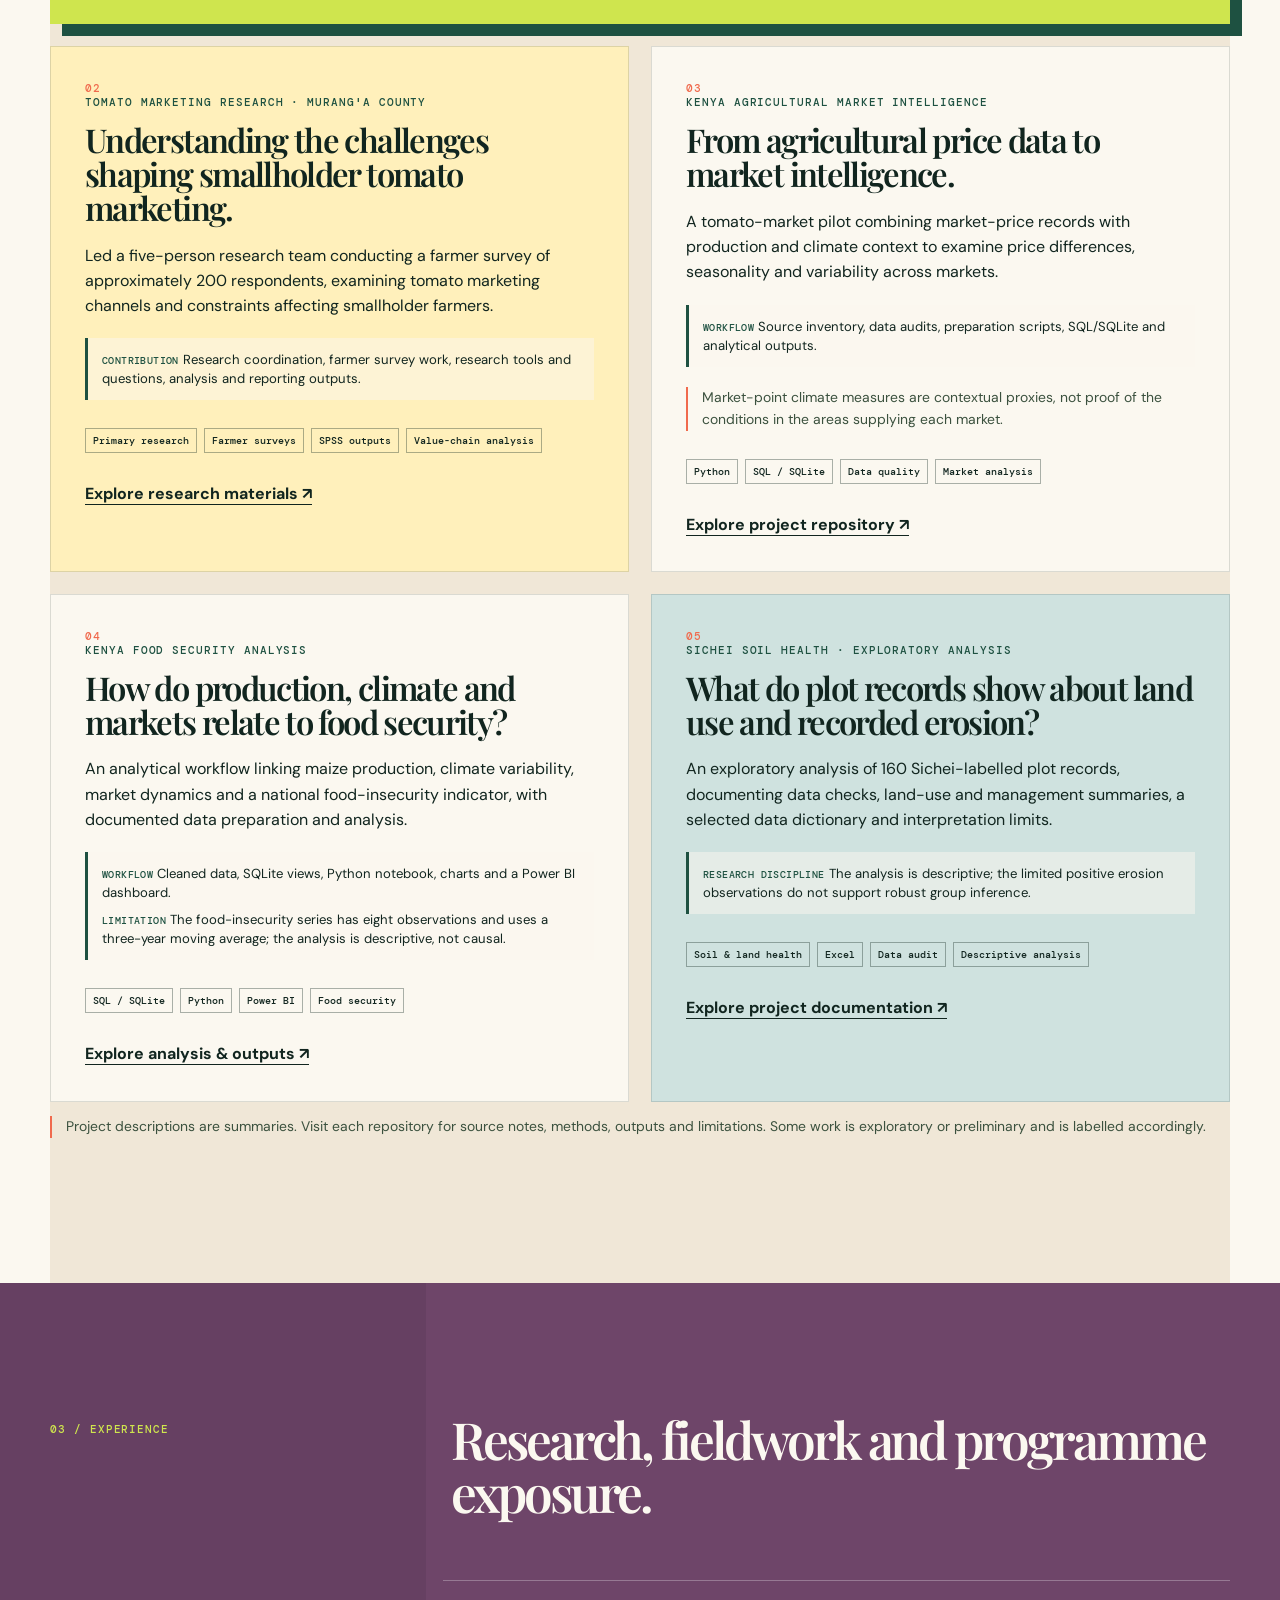
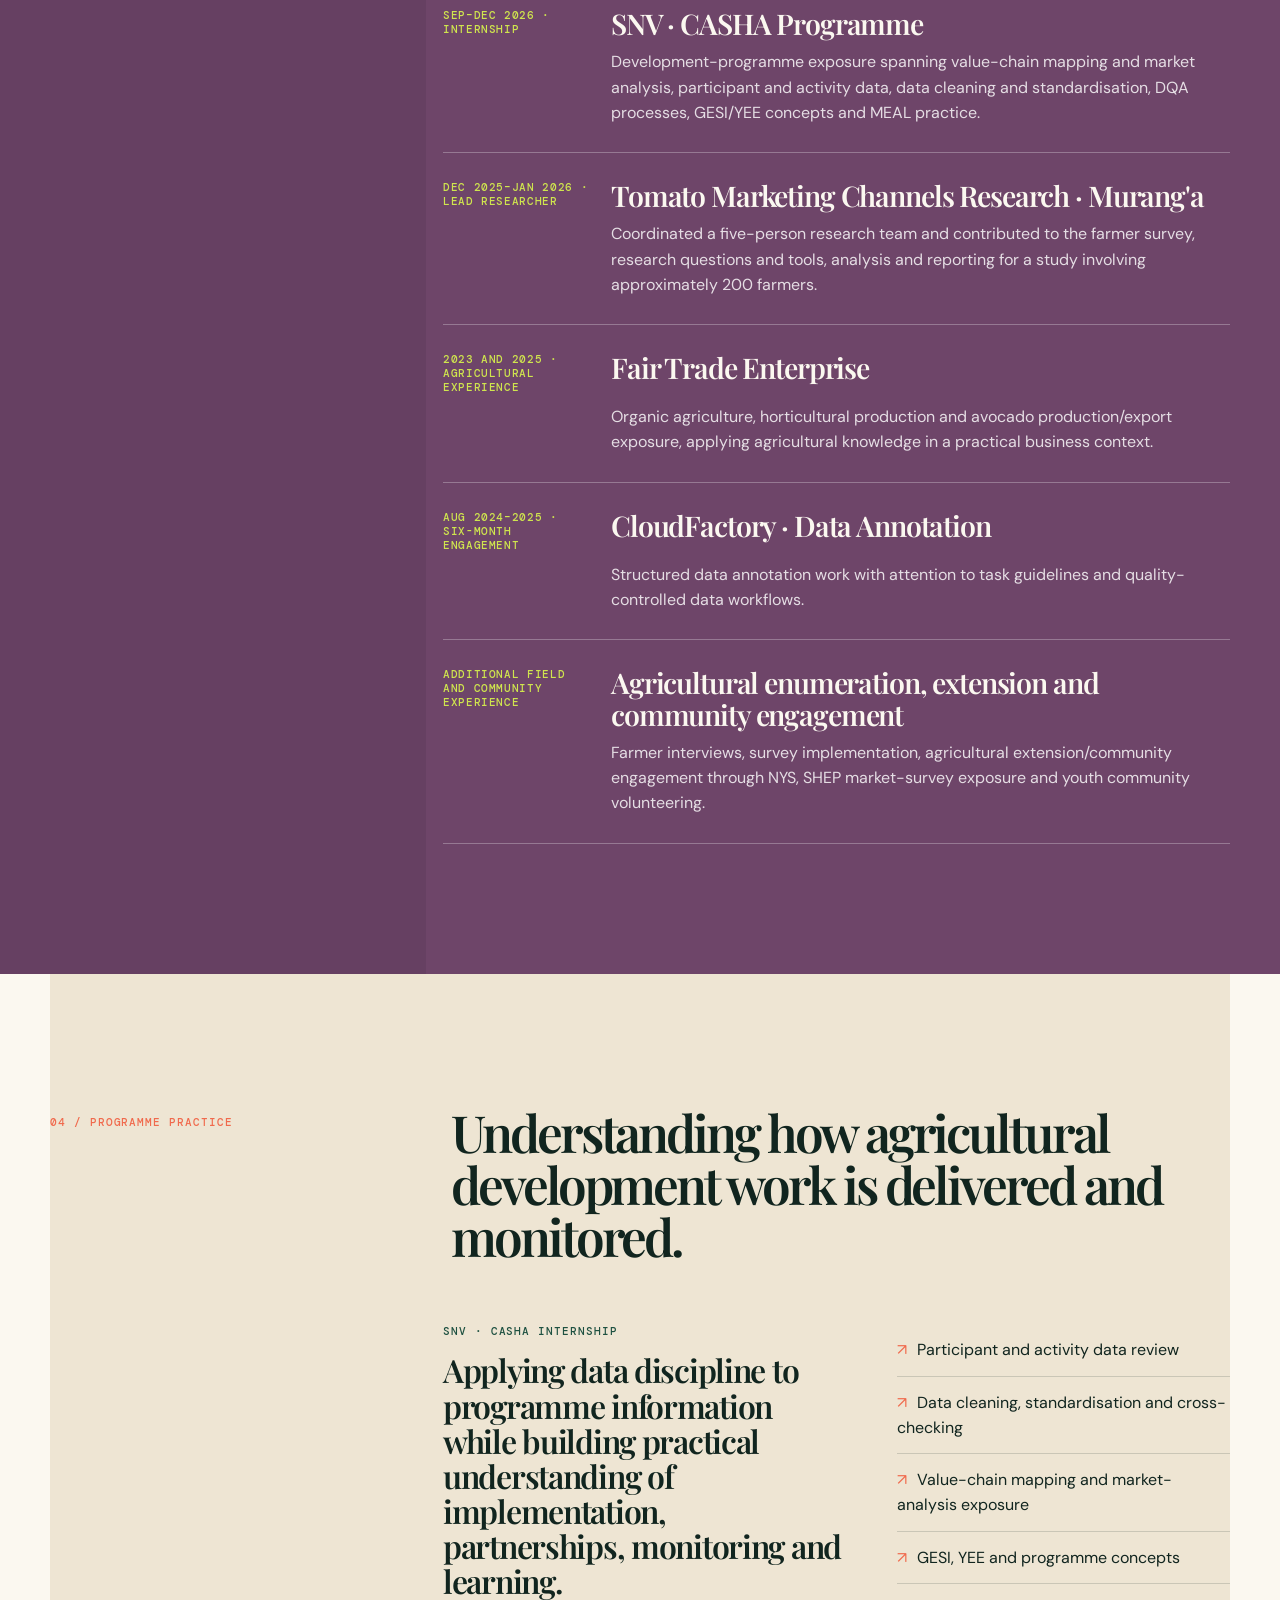
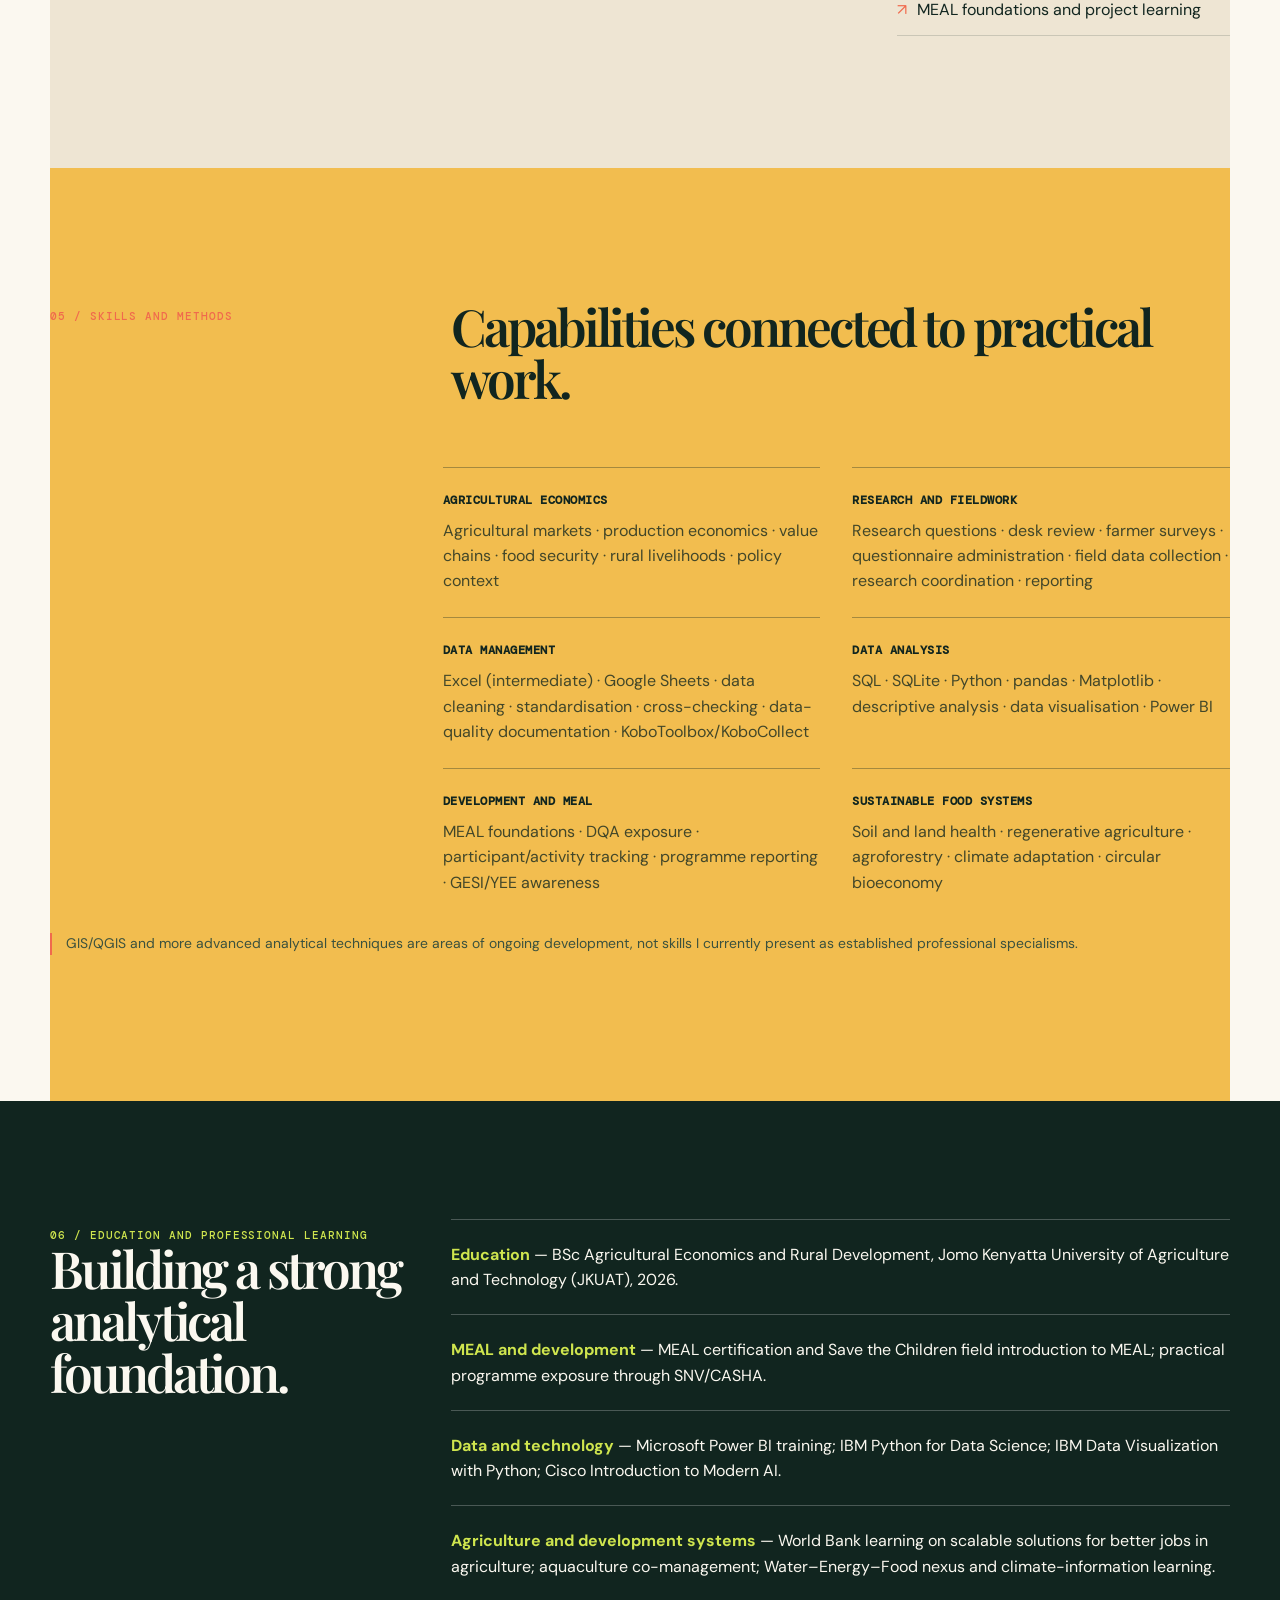
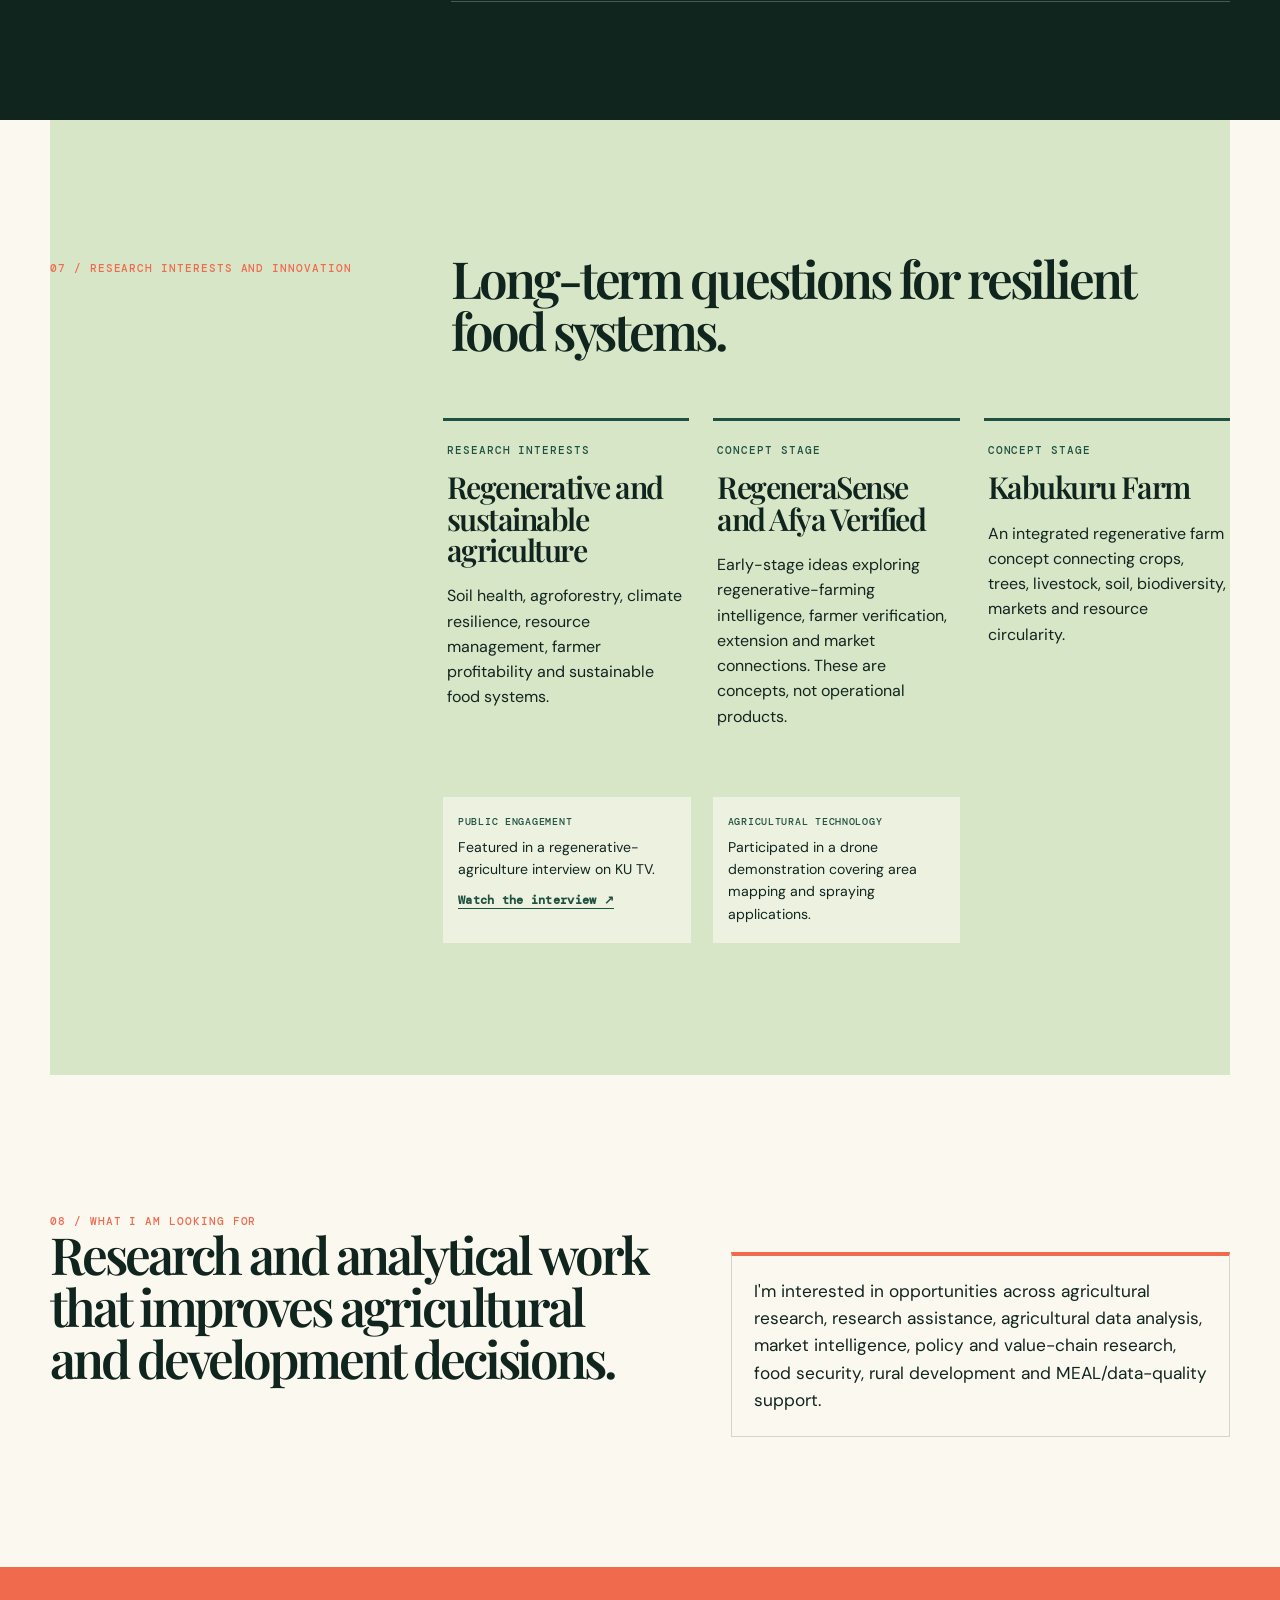
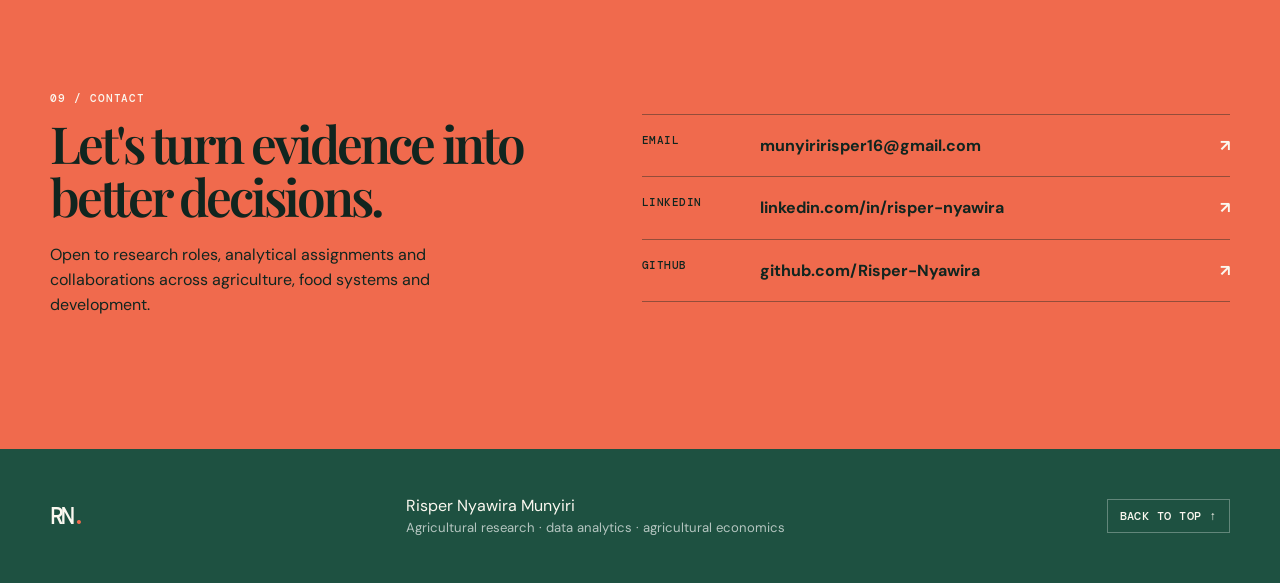
==== commit bfea08ae: "Improve portfolio search metadata and structured data" ====
--- a/index.html
+++ b/index.html
@@ -4,13 +4,58 @@
   <meta charset="UTF-8" />
   <meta name="viewport" content="width=device-width, initial-scale=1.0" />
   <meta name="description" content="Risper Nyawira Munyiri is an agricultural research and data analytics professional working across agricultural economics, policy, markets, food security and sustainable development." />
-  <meta property="og:title" content="Risper Nyawira Munyiri | Agricultural Systems Research & Data Analytics" />
+  <meta property="og:title" content="Risper Nyawira Munyiri | Agricultural Research & Data Analytics" />
   <meta property="og:description" content="Applied agricultural research, data analysis, policy and market systems, and sustainable food systems." />
   <meta property="og:type" content="website" />
   <title>Risper Nyawira Munyiri | Agricultural Research & Data Analytics</title>
   <link rel="preconnect" href="https://fonts.googleapis.com" />
   <link rel="preconnect" href="https://fonts.gstatic.com" crossorigin />
   <link href="https://fonts.googleapis.com/css2?family=DM+Mono:wght@400;500&family=DM+Sans:opsz,wght@9..40,400;9..40,500;9..40,600;9..40,700&family=Playfair+Display:opsz,wght@5..120,600;5..120,700&display=swap" rel="stylesheet" />
+  <link rel="canonical" href="https://risper-nyawira.github.io/risper-nyawira-portfolio/" />
+  <meta name="robots" content="index,follow,max-image-preview:large" />
+  <meta name="author" content="Risper Nyawira Munyiri" />
+  <meta property="og:url" content="https://risper-nyawira.github.io/risper-nyawira-portfolio/" />
+  <meta name="twitter:card" content="summary_large_image" />
+  <script type="application/ld+json">
+  {
+    "@context": "https://schema.org",
+    "@graph": [
+      {
+        "@type": "Person",
+        "@id": "https://risper-nyawira.github.io/risper-nyawira-portfolio/#person",
+        "name": "Risper Nyawira Munyiri",
+        "url": "https://risper-nyawira.github.io/risper-nyawira-portfolio/",
+        "jobTitle": "Agricultural Economist | Agricultural Research and Data Analysis",
+        "description": "Agricultural Economics and Rural Development graduate focused on applied agricultural research, data analysis, agricultural policy and market systems, and sustainable food systems.",
+        "sameAs": [
+          "https://www.linkedin.com/in/risper-nyawira/",
+          "https://github.com/Risper-Nyawira"
+        ],
+        "knowsAbout": [
+          "Agricultural economics",
+          "Agricultural research",
+          "Agricultural data analysis",
+          "Agricultural policy",
+          "Agricultural markets",
+          "Food security",
+          "Sustainable food systems",
+          "Monitoring, evaluation and learning"
+        ]
+      },
+      {
+        "@type": "WebSite",
+        "@id": "https://risper-nyawira.github.io/risper-nyawira-portfolio/#website",
+        "url": "https://risper-nyawira.github.io/risper-nyawira-portfolio/",
+        "name": "Risper Nyawira Munyiri | Agricultural Research and Data Analytics",
+        "description": "Professional portfolio featuring applied agricultural research, data analysis, policy and market systems, and sustainable food systems.",
+        "inLanguage": "en",
+        "publisher": {
+          "@id": "https://risper-nyawira.github.io/risper-nyawira-portfolio/#person"
+        }
+      }
+    ]
+  }
+  </script>
   <link rel="stylesheet" href="styles.css" />
 </head>
 <body>
@@ -19,13 +64,13 @@
     <a class="brand" href="#top" aria-label="Risper Nyawira Munyiri home">RN<span>.</span></a>
     <button class="nav-toggle" aria-label="Open navigation" aria-expanded="false" aria-controls="primary-navigation">Menu</button>
     <nav class="nav-links" id="primary-navigation" aria-label="Main navigation">
-      <a href="#about">Profile</a><a href="#research-map">Research map</a><a href="#work">Projects</a><a href="#experience">Experience</a><a href="#skills">Skills</a><a href="#learning">Learning</a><a href="#contact">Contact</a>
+      <a href="#about">Profile</a><a href="#work">Projects</a><a href="#experience">Experience</a><a href="#skills">Skills</a><a href="#learning">Learning</a><a href="#contact">Contact</a>
     </nav>
   </header>
   <main id="main-content">
     <section class="hero section-shell" id="top">
       <div class="hero-copy">
-        <p class="eyebrow">Agricultural systems · applied research · data analytics</p>
+        <p class="eyebrow">Agricultural research · data analytics · agricultural economics</p>
         <h1>Better agricultural decisions <em>through better evidence.</em></h1>
         <div class="hero-bottom">
           <p>I'm <strong>Risper Nyawira Munyiri</strong>, an Agricultural Economics and Rural Development graduate focused on applied agricultural research, data analysis, policy and market systems, and sustainable food systems.</p>
@@ -48,62 +93,11 @@
       </div>
     </section>
 
-
-    <section class="systems-map section-shell" id="research-map">
-      <div class="section-heading"><p class="section-label">Research architecture / How the work connects</p><h2>One agricultural system. Multiple connected questions.</h2></div>
-      <p class="systems-intro">My projects investigate different parts of the same wider system: how natural resources, production decisions, markets, household food security and public interventions interact to shape agricultural livelihoods and resilience.</p>
-      <div class="systems-flow" aria-label="Conceptual research map connecting the portfolio projects">
-        <article class="system-layer layer-context">
-          <span class="layer-index">01 / SYSTEM OUTCOMES</span>
-          <h3>Food security & rural livelihoods</h3>
-          <p>What outcomes matter for households and food-producing communities?</p>
-          <div class="system-projects">
-            <a href="https://github.com/Risper-Nyawira/kenya-food-security-analysis" target="_blank" rel="noreferrer"><b>Kenya Food Security Analysis</b><span>Production, climate, markets and food-insecurity indicators</span></a>
-            <a href="https://github.com/Risper-Nyawira/food-producing-communities-food-security" target="_blank" rel="noreferrer"><b>Food-Producing Communities</b><span>Why food production alone may not guarantee household food security</span></a>
-          </div>
-        </article>
-        <div class="map-connector"><span>Household outcomes depend on conditions across the system</span><i aria-hidden="true">↕</i></div>
-        <div class="system-pair">
-          <article class="system-layer layer-production">
-            <span class="layer-index">02 / PRODUCTION FOUNDATION</span>
-            <h3>Land, soil & farm resources</h3>
-            <p>What natural-resource conditions and management questions shape production?</p>
-            <div class="system-projects">
-              <a href="projects/sichei-soil-health-analysis/README.md"><b>Sichei Soil Health</b><span>Land use, management practices and recorded erosion</span></a>
-            </div>
-          </article>
-          <article class="system-layer layer-markets">
-            <span class="layer-index">03 / MARKET SYSTEMS</span>
-            <h3>Prices, value chains & farmer access</h3>
-            <p>How do market structures and value-chain constraints shape farmer opportunities?</p>
-            <div class="system-projects">
-              <a href="https://github.com/Risper-Nyawira/Tomato-value-chain-challenges" target="_blank" rel="noreferrer"><b>Tomato Marketing Research</b><span>Farmer-reported channels and smallholder marketing constraints</span></a>
-              <a href="https://github.com/Risper-Nyawira/kenya-agricultural-market-intelligence" target="_blank" rel="noreferrer"><b>Agricultural Market Intelligence</b><span>Price variation, seasonality and market context</span></a>
-            </div>
-          </article>
-        </div>
-        <div class="map-connector"><span>Evidence on system constraints informs questions about public responses</span><i aria-hidden="true">↓</i></div>
-        <article class="system-layer layer-policy">
-          <span class="layer-index">04 / INSTITUTIONS & RESPONSES</span>
-          <h3>Agricultural policy & development interventions</h3>
-          <p>What are programmes designed to change, what do they report, and what outcomes can available evidence establish?</p>
-          <div class="system-projects">
-            <a href="projects/policy-impact-tracker.html"><b>Kenya Agricultural Policy Impact Tracker</b><span>Ten preliminary intervention evidence assessments; implementation, outcome and attribution gaps</span></a>
-          </div>
-        </article>
-      </div>
-      <div class="systems-synthesis">
-        <span class="layer-index">05 / THE RESEARCH PRACTICE CONNECTING THE PROJECTS</span>
-        <div><h3>From a systems question to decision-useful evidence</h3><p>Define the problem → map the system → identify data → assess quality → analyse patterns → evaluate evidence strength → explain implications and remaining gaps.</p></div>
-      </div>
-      <p class="systems-caveat"><b>How to read this map:</b> The links represent a conceptual research architecture, not proof that one project's findings statistically explain another. Each project has its own scope, data and limitations. The map shows how the questions fit together and where future integrated research could be developed.</p>
-    </section>
-
     <section class="section-shell about" id="about">
       <div class="section-heading"><p class="section-label">01 / Professional profile</p><h2>Research grounded in agricultural realities.</h2></div>
       <div class="about-copy">
-        <p>My foundation is agricultural economics, supported by farmer-facing agricultural experience, field research and development-programme exposure. I investigate how natural resources, production, markets, household food security and public interventions interact across agricultural systems.</p>
-        <p>My portfolio connects primary farmer research, agricultural market intelligence, food-security analysis, exploratory soil-health work and agricultural policy evidence assessment. Each project examines a different part of the wider system. I make the reasoning visible: the problem, research question, data, methods, findings, limitations and implications.</p>
+        <p>My foundation is agricultural economics, supported by farmer-facing agricultural experience, field research and development-programme exposure. I work across research questions, survey evidence, data quality and analysis to understand agricultural markets, food security and rural development challenges.</p>
+        <p>My portfolio brings together primary farmer research, agricultural policy evidence assessment, market-price analysis, food-security analysis and exploratory soil-health work. I aim to make the reasoning visible: the question, data, methods, findings, limitations and practical relevance.</p>
       </div>
     </section>
 
@@ -154,18 +148,18 @@
           <div class="project-number">03</div>
           <p class="kicker">Kenya Agricultural Market Intelligence</p>
           <h3>From agricultural price data to market intelligence.</h3>
-          <p>A tomato-market pilot combining market-price records with production and climate context to examine price differences, seasonality and variability across markets. It complements the farmer-level tomato marketing study by examining market-price patterns from a separate data perspective.</p>
+          <p>A tomato-market pilot combining market-price records with production and climate context to examine price differences, seasonality and variability across markets.</p>
           <div class="project-insights"><p><b>Workflow</b> Source inventory, data audits, preparation scripts, SQL/SQLite and analytical outputs.</p></div>
           <p class="note">Market-point climate measures are contextual proxies, not proof of the conditions in the areas supplying each market.</p>
           <ul class="tags"><li>Python</li><li>SQL / SQLite</li><li>Data quality</li><li>Market analysis</li></ul>
-          <a class="text-link" href="https://github.com/Risper-Nyawira/kenya-agricultural-market-intelligence" target="_blank" rel="noreferrer">Explore project repository ↗</a>
+          <a class="text-link" href="https://github.com/Risper-Nyawira/kenya-agricultural-market-intelligence." target="_blank" rel="noreferrer">Explore project repository ↗</a>
         </article>
 
         <article class="project-card">
           <div class="project-number">04</div>
           <p class="kicker">Kenya Food Security Analysis</p>
           <h3>How do production, climate and markets relate to food security?</h3>
-          <p>An analytical workflow linking maize production, climate variability, market dynamics and a national food-insecurity indicator, with documented data preparation and analysis. Related work on food-producing communities explores the household and community dimensions of this wider question.</p>
+          <p>An analytical workflow linking maize production, climate variability, market dynamics and a national food-insecurity indicator, with documented data preparation and analysis.</p>
           <div class="project-insights"><p><b>Workflow</b> Cleaned data, SQLite views, Python notebook, charts and a Power BI dashboard.</p><p><b>Limitation</b> The food-insecurity series has eight observations and uses a three-year moving average; the analysis is descriptive, not causal.</p></div>
           <ul class="tags"><li>SQL / SQLite</li><li>Python</li><li>Power BI</li><li>Food security</li></ul>
           <a class="text-link" href="https://github.com/Risper-Nyawira/kenya-food-security-analysis" target="_blank" rel="noreferrer">Explore analysis & outputs ↗</a>
